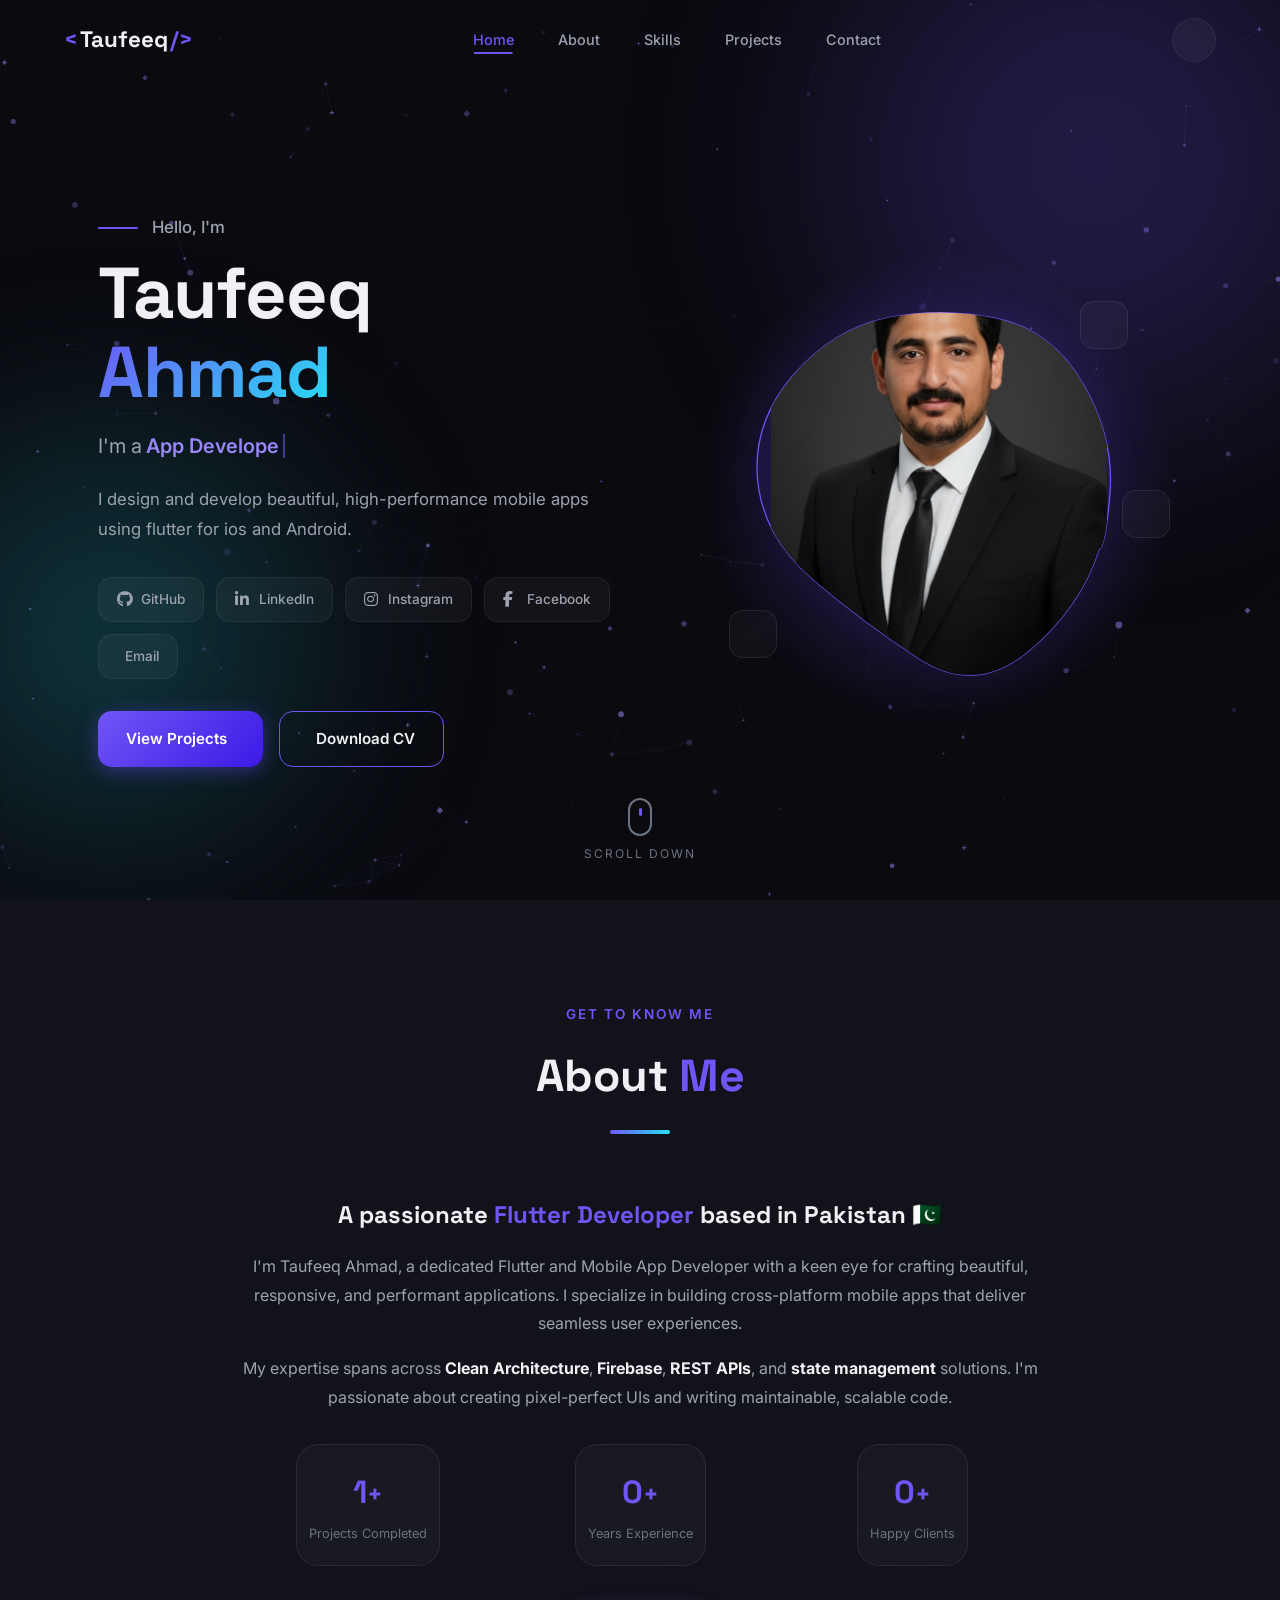
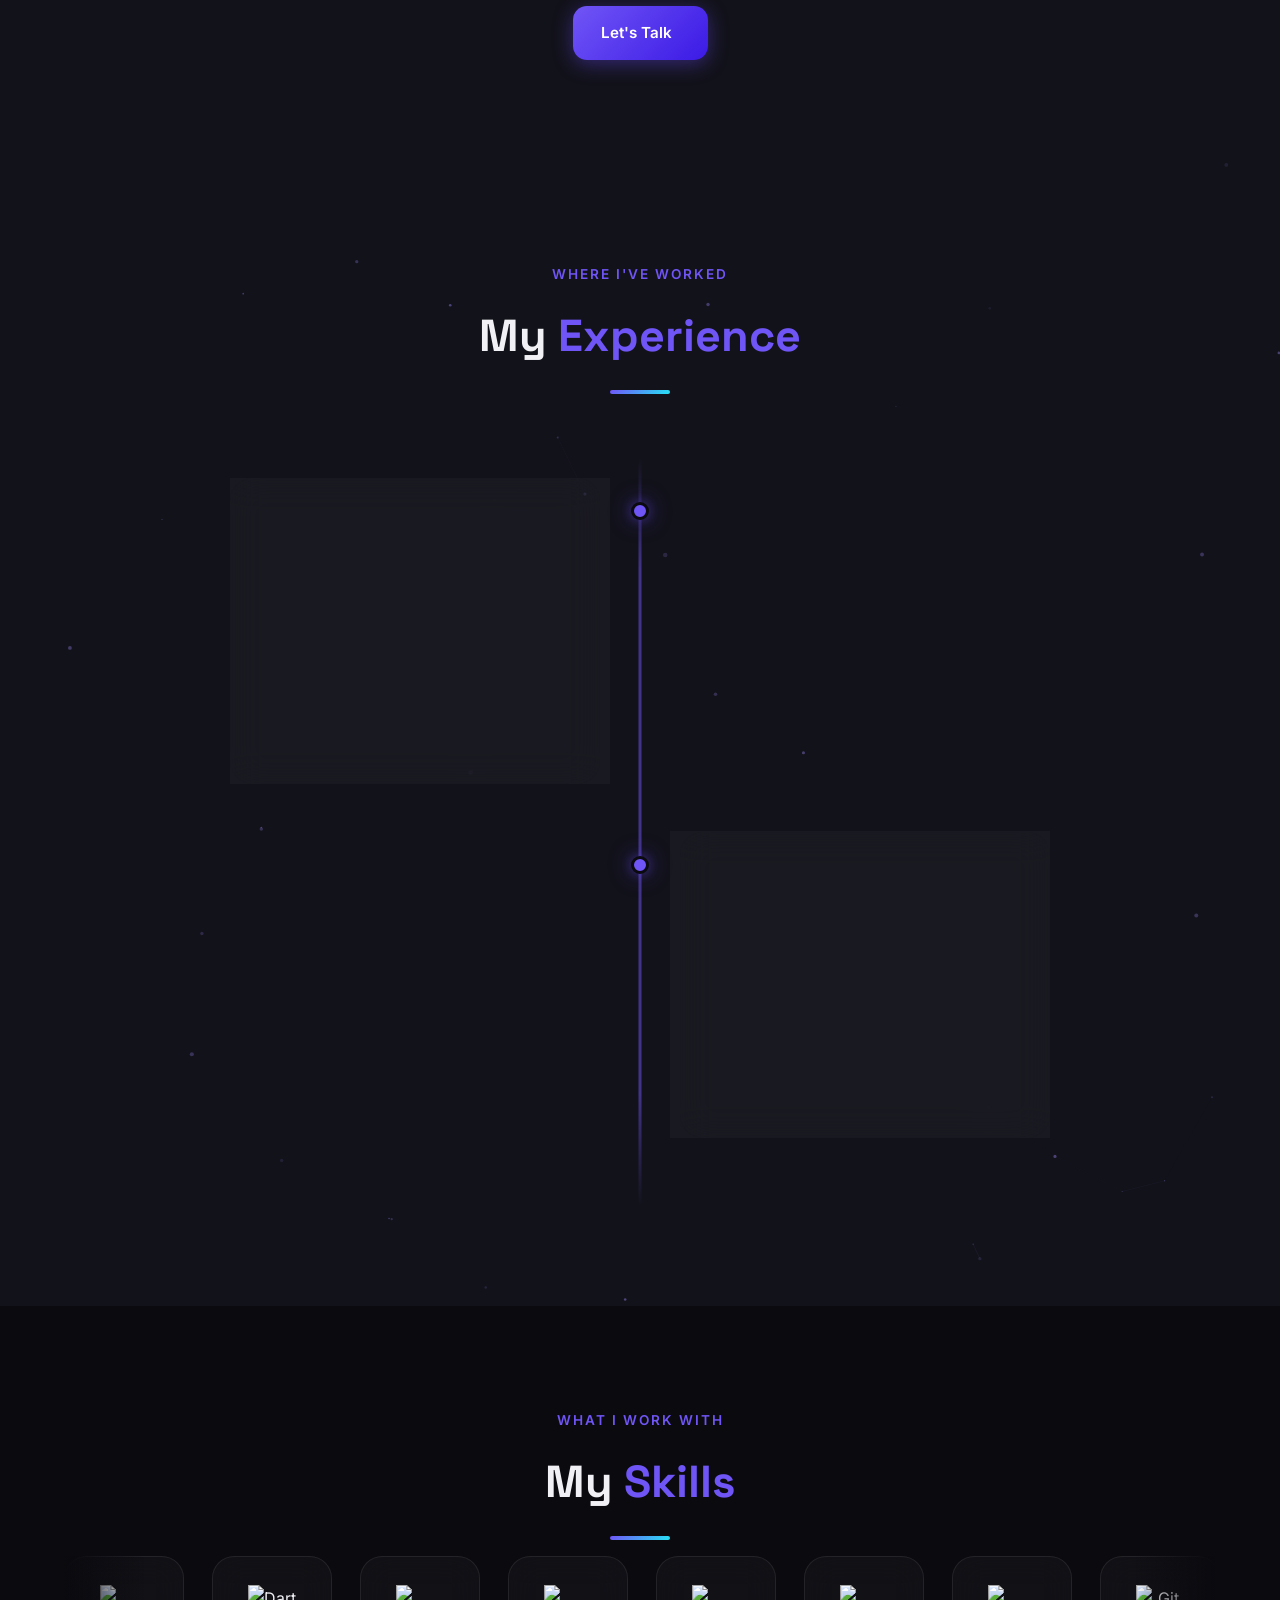
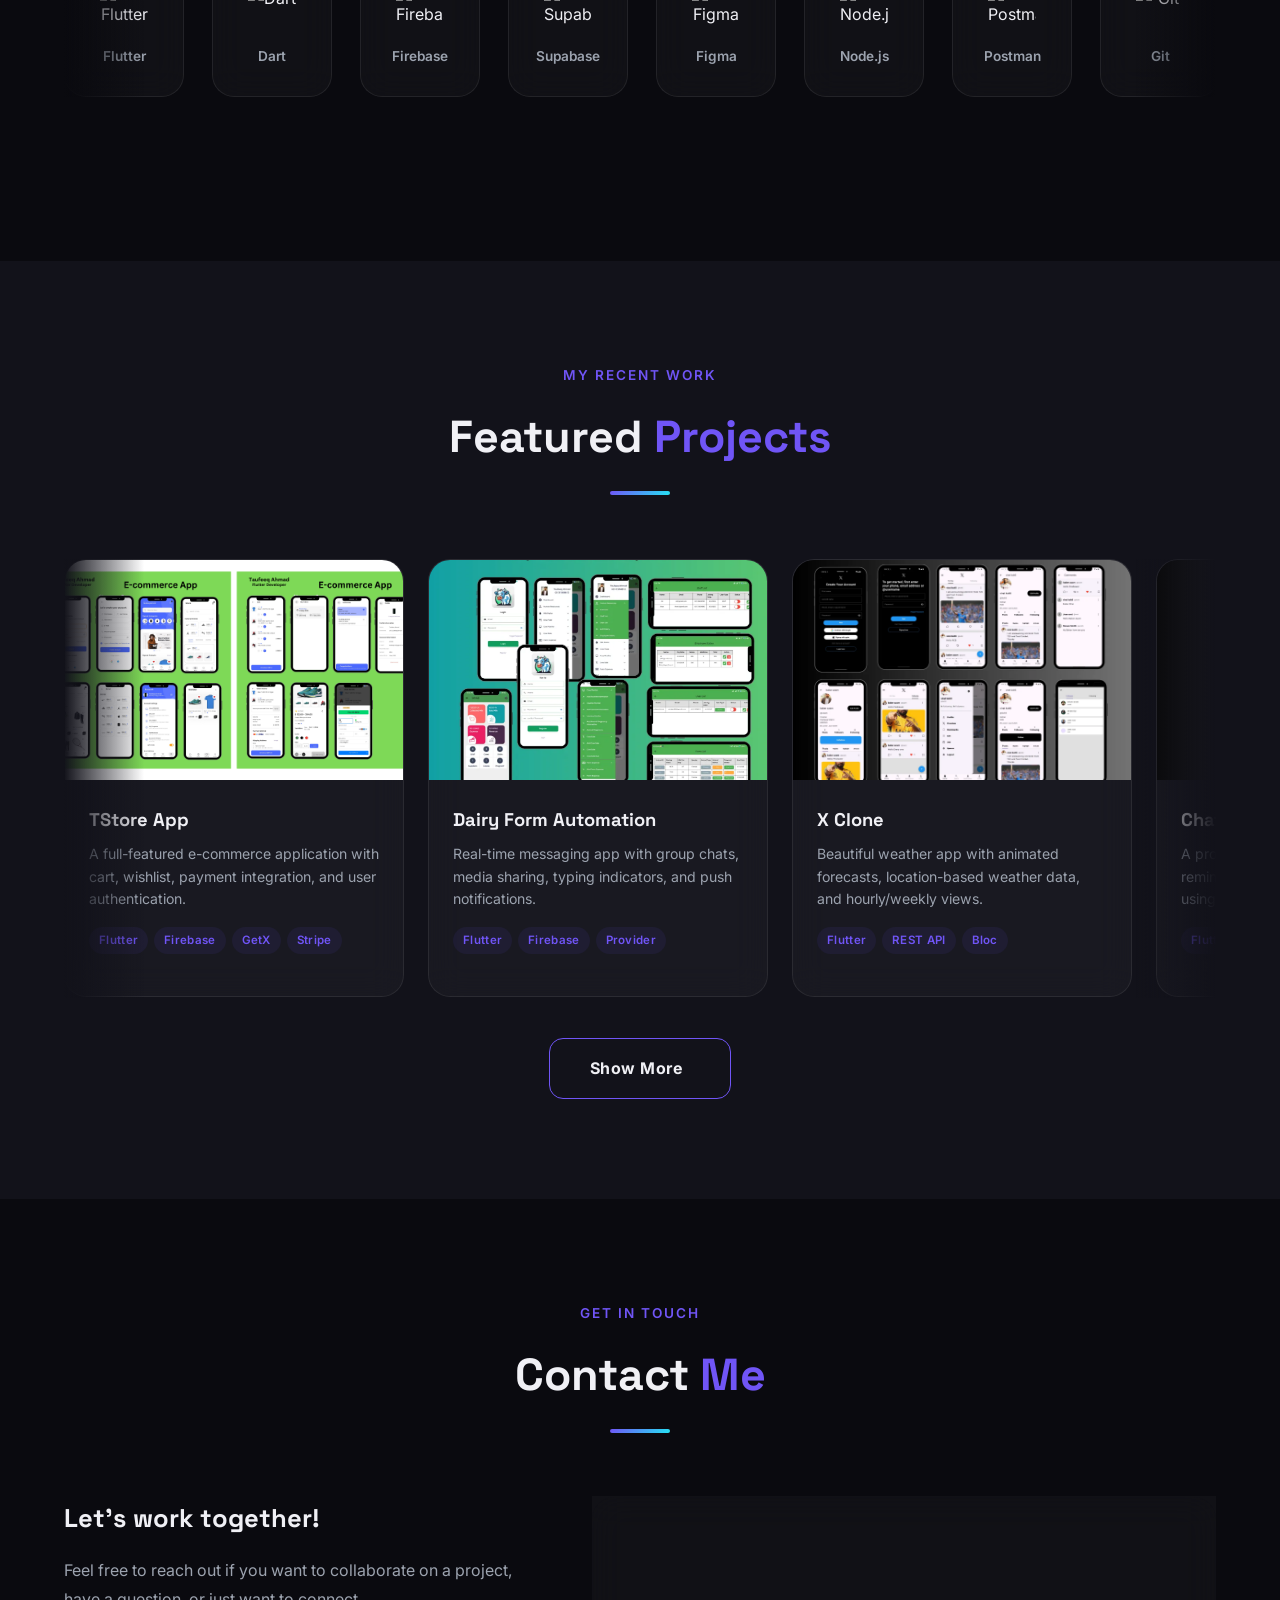
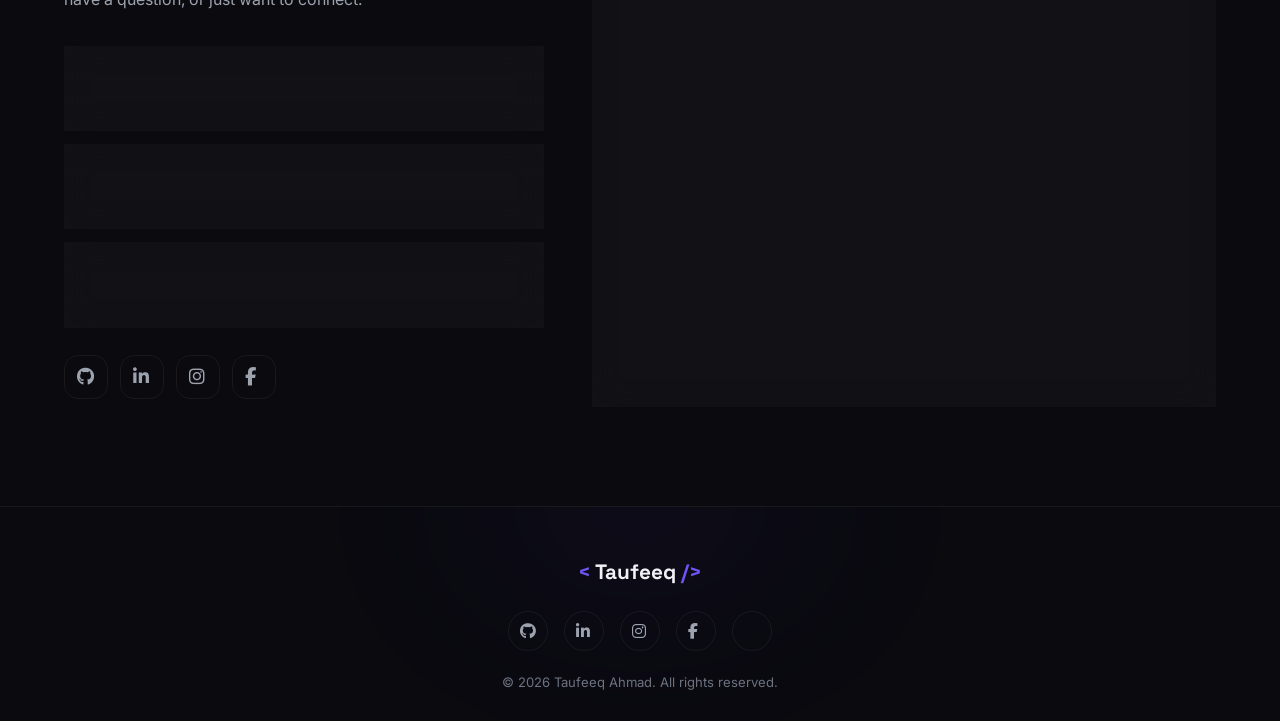
==== index.html @ 7e93c349 "experience added" ====
<!DOCTYPE html>
<html lang="en" data-theme="dark">
<head>
    <meta charset="UTF-8" />
    <meta name="viewport" content="width=device-width, initial-scale=1.0" />
    <title>Taufeeq Ahmad — Flutter & App Developer</title>
    <meta name="description" content="Portfolio of Taufeeq Ahmad — a passionate Flutter and App Developer specializing in mobile UI, clean architecture, Firebase, and REST APIs." />
    <meta name="keywords" content="Taufeeq Ahmad, Flutter Developer, App Developer, Mobile UI, Portfolio" />
    <meta name="author" content="Taufeeq Ahmad" />

    <!-- Google Fonts -->
    <link rel="preconnect" href="https://fonts.googleapis.com" />
    <link rel="preconnect" href="https://fonts.gstatic.com" crossorigin />
    <link href="https://fonts.googleapis.com/css2?family=Inter:wght@300;400;500;600;700;800;900&family=Space+Grotesk:wght@400;500;600;700&display=swap" rel="stylesheet" />

    <!-- Lucide Icons CDN -->
    <script src="https://unpkg.com/lucide@latest"></script>

    <!-- Font Awesome for brand icons -->
    <link rel="stylesheet" href="https://cdnjs.cloudflare.com/ajax/libs/font-awesome/6.5.1/css/all.min.css" integrity="sha512-DTOQO9RWCH3ppGqcWaEA1BIZOC6xxalwEsw9c2QQeAIftl+Vegovlnee1c9QX4TctnWMn13TZye+giMm8e2LwA==" crossorigin="anonymous" referrerpolicy="no-referrer" />

    <!-- Stylesheets -->
    <link rel="stylesheet" href="style.css" />
</head>
<body>
    <!-- Full-page particle background -->
    <canvas id="particles-canvas"></canvas>
    <!-- ============================================ -->
    <!--                  NAVBAR                      -->
    <!-- ============================================ -->
    <nav id="navbar" class="navbar">
        <div class="nav-container">
            <a href="#home" class="nav-logo" aria-label="Home">
                <span class="logo-bracket">&lt;</span>
                <span class="logo-name">Taufeeq</span>
                <span class="logo-bracket">/&gt;</span>
            </a>

            <ul id="nav-menu" class="nav-menu">
                <li><a href="#home" class="nav-link active" data-section="home">Home</a></li>
                <li><a href="#about" class="nav-link" data-section="about">About</a></li>
                <li><a href="#skills" class="nav-link" data-section="skills">Skills</a></li>
                <li><a href="#projects" class="nav-link" data-section="projects">Projects</a></li>
                <li><a href="#contact" class="nav-link" data-section="contact">Contact</a></li>
            </ul>

            <!-- Theme Toggle -->
            <button id="theme-toggle" class="theme-toggle" aria-label="Toggle theme">
                <i data-lucide="moon" class="theme-icon moon-icon"></i>
                <i data-lucide="sun" class="theme-icon sun-icon"></i>
                <span class="toggle-glow"></span>
            </button>

            <!-- Hamburger Menu -->
            <button id="hamburger" class="hamburger" aria-label="Toggle navigation">
                <span class="hamburger-line"></span>
                <span class="hamburger-line"></span>
                <span class="hamburger-line"></span>
            </button>
        </div>
    </nav>

    <!-- ============================================ -->
    <!--               HERO SECTION                   -->
    <!-- ============================================ -->
    <section id="home" class="hero-section">
        <div class="hero-gradient-orb hero-orb-1"></div>
        <div class="hero-gradient-orb hero-orb-2"></div>

        <div class="hero-container">
            <!-- Left: Text Content -->
            <div class="hero-content reveal-left">
                <p class="hero-greeting">
                    <span class="greeting-line"></span>
                    Hello, I'm
                </p>
                <h1 class="hero-name">Taufeeq<br /><span class="name-accent">Ahmad</span></h1>

                <div class="typing-wrapper">
                    <span class="typing-prefix">I'm a </span>
                    <span id="typing-text" class="typing-text"></span>
                    <span class="typing-cursor">|</span>
                </div>

                <p class="hero-description">
                    I design and develop beautiful, high-performance mobile apps using flutter for ios and Android.
                </p>

                <!-- Social Links -->
                <div class="hero-socials">
                    <a href="https://github.com/TaufeeqAhmad123" target="_blank" rel="noopener" class="social-btn" aria-label="GitHub">
                        <i class="fa-brands fa-github"></i>
                        <span>GitHub</span>
                    </a>
                    <a href="https://www.linkedin.com/in/taufeeq-ahmad-67b751264/" target="_blank" rel="noopener" class="social-btn" aria-label="LinkedIn">
                        <i class="fa-brands fa-linkedin-in"></i>
                        <span>LinkedIn</span>
                    </a>
                    <a href="https://www.instagram.com/" target="_blank" rel="noopener" class="social-btn" aria-label="Instagram">
                        <i class="fa-brands fa-instagram"></i>
                        <span>Instagram</span>
                    </a>
                    <a href="https://www.facebook.com/" target="_blank" rel="noopener" class="social-btn" aria-label="Facebook">
                        <i class="fa-brands fa-facebook-f"></i>
                        <span>Facebook</span>
                    </a>
                    <a href="#contact" class="social-btn" aria-label="Email">
                        <i data-lucide="mail"></i>
                        <span>Email</span>
                    </a>
                </div>

                <!-- CTA Buttons -->
                <div class="hero-cta">
                    <a href="#projects" class="btn btn-primary">
                        <span>View Projects</span>
                        <i data-lucide="arrow-right"></i>
                    </a>
                    <a href="assets/Resume.pdf" class="btn btn-glow" id="download-cv-btn" download>
                        <i data-lucide="download"></i>
                        <span>Download CV</span>
                        <span class="btn-glow-border"></span>
                    </a>
                </div>
            </div>

            <!-- Right: Animated Blob with Image -->
            <div class="hero-visual reveal-right">
                <div class="blob-wrapper">
                    <div class="blob-glow"></div>
                    <svg class="blob-svg" viewBox="0 0 500 500" xmlns="http://www.w3.org/2000/svg">
                        <defs>
                            <clipPath id="blob-clip">
                                <path id="blob-path" d="M440.5,320.5Q418,391,355.5,442.5Q293,494,226,450.5Q159,407,99.5,356Q40,305,34,237.5Q28,170,76,114Q124,58,189,45Q254,32,319.5,46Q385,60,422,124.5Q459,189,453.5,254.5Q448,320,440.5,320.5Z" />
                            </clipPath>
                        </defs>
                        <!-- Blob Background -->
                        <path id="blob-bg" class="blob-bg" d="M440.5,320.5Q418,391,355.5,442.5Q293,494,226,450.5Q159,407,99.5,356Q40,305,34,237.5Q28,170,76,114Q124,58,189,45Q254,32,319.5,46Q385,60,422,124.5Q459,189,453.5,254.5Q448,320,440.5,320.5Z" />
                        <!-- Profile Image inside blob -->
                        <image href="assets/profile.png" x="50" y="30" width="400" height="440" clip-path="url(#blob-clip)" preserveAspectRatio="xMidYMid slice" />
                    </svg>
                    <!-- Floating decoration elements -->
                    <div class="float-element float-el-1"><i data-lucide="smartphone"></i></div>
                    <div class="float-element float-el-2"><i data-lucide="code-2"></i></div>
                    <div class="float-element float-el-3"><i data-lucide="palette"></i></div>
                </div>
            </div>
        </div>

        <!-- Scroll indicator -->
        <div class="scroll-indicator">
            <div class="scroll-mouse">
                <div class="scroll-wheel"></div>
            </div>
            <span>Scroll Down</span>
        </div>
    </section>

    <!-- ============================================ -->
    <!--              ABOUT SECTION                   -->
    <!-- ============================================ -->
    <section id="about" class="section about-section">
        <div class="container">
            <div class="section-header reveal-up">
                <span class="section-tag">Get to know me</span>
                <h2 class="section-title">About <span class="text-accent">Me</span></h2>
                <div class="section-divider"></div>
            </div>

            <div class="about-grid about-grid-single">

                <div class="about-content reveal-right">
                    <h3 class="about-subtitle">A passionate <span class="text-accent">Flutter Developer</span> based in Pakistan 🇵🇰</h3>
                    <p class="about-text">
                        I'm Taufeeq Ahmad, a dedicated Flutter and Mobile App Developer with a keen eye for crafting
                        beautiful, responsive, and performant applications. I specialize in building cross-platform
                        mobile apps that deliver seamless user experiences.
                    </p>
                    <p class="about-text">
                        My expertise spans across <strong>Clean Architecture</strong>, <strong>Firebase</strong>,
                        <strong>REST APIs</strong>, and <strong>state management</strong> solutions. I'm passionate about 
                        creating pixel-perfect UIs and writing maintainable, scalable code.
                    </p>

                    <div class="about-stats">
                        <div class="stat-card glass-card">
                            <span class="stat-number" data-count="7">0</span><span class="stat-plus">+</span>
                            <span class="stat-label">Projects Completed</span>
                        </div>
                        <div class="stat-card glass-card">
                            <span class="stat-number" data-count="1.5">0</span><span class="stat-plus">+</span>
                            <span class="stat-label">Years Experience</span>
                        </div>
                        <div class="stat-card glass-card">
                            <span class="stat-number" data-count="5">0</span><span class="stat-plus">+</span>
                            <span class="stat-label">Happy Clients</span>
                        </div>
                    </div>

                    <a href="#contact" class="btn btn-primary about-cta">
                        <span>Let's Talk</span>
                        <i data-lucide="arrow-right"></i>
                    </a>
                </div>
            </div>
        </div>
    </section>
    <!-- ============================================ -->
    <!--           EXPERIENCE SECTION                 -->
    <!-- ============================================ -->
    <section id="experience" class="section experience-section">
        <canvas id="experience-particles" class="section-particles"></canvas>
        <div class="container">
            <div class="section-header reveal-up">
                <span class="section-tag">Where I've worked</span>
                <h2 class="section-title">My <span class="text-accent">Experience</span></h2>
                <div class="section-divider"></div>
            </div>

            <div class="timeline">
                <div class="timeline-line"></div>

                <!-- Experience 1 — Left -->
                <div class="timeline-item timeline-left reveal-left">
                    <div class="timeline-dot"></div>
                    <div class="timeline-card glass-card">
                        <span class="timeline-date">2026 — Present</span>
                        <h3 class="timeline-role">Flutter Developer</h3>
                        <h4 class="timeline-company">PSEB Internship</h4>
                        <p class="timeline-desc">Building cross-platform mobile applications using Flutter and Dart. Working with Firebase, REST APIs, and state management solutions to deliver high-quality production apps.</p>
                        <div class="timeline-tags">
                            <span class="project-tag">Flutter</span>
                            <span class="project-tag">Firebase</span>
                        </div>
                    </div>
                </div>

                <!-- Experience 2 — Right -->
                <div class="timeline-item timeline-right reveal-right">
                    <div class="timeline-dot"></div>
                    <div class="timeline-card glass-card">
                        <span class="timeline-date">May 2025 — Sept 2025</span>
                        <h3 class="timeline-role">Flutter Developer</h3>
                        <h4 class="timeline-company">Expand More.pk</h4>
                        <p class="timeline-desc">Developed and maintained Flutter-based mobile applications. Collaborated with the team to implement new features, integrate REST APIs, and optimize app performance.</p>
                        <div class="timeline-tags">
                            <span class="project-tag">Flutter</span>
                            <span class="project-tag">Dart</span>
                            <span class="project-tag">REST API</span>
                        </div>
                    </div>
                </div>
            </div>
        </div>
    </section>

    <!-- ============================================ -->
    <!--             SKILLS SECTION                   -->
    <!-- ============================================ -->
    <section id="skills" class="section skills-section">
        <div class="container">
            <div class="section-header reveal-up">
                <span class="section-tag">What I work with</span>
                <h2 class="section-title">My <span class="text-accent">Skills</span></h2>
                <div class="section-divider"></div>
                <div class="skills-marquee">
                <div class="skills-marquee-track">
                    <!-- Skill Icons -->
                    <div class="skill-icon-card glass-card">
                        <img src="https://cdn.jsdelivr.net/gh/devicons/devicon@latest/icons/flutter/flutter-original.svg" alt="Flutter" />
                        <span>Flutter</span>
                    </div>
                    <div class="skill-icon-card glass-card">
                        <img src="https://cdn.jsdelivr.net/gh/devicons/devicon@latest/icons/dart/dart-original.svg" alt="Dart" />
                        <span>Dart</span>
                    </div>
                    <div class="skill-icon-card glass-card">
                        <img src="https://cdn.jsdelivr.net/gh/devicons/devicon@latest/icons/firebase/firebase-original.svg" alt="Firebase" />
                        <span>Firebase</span>
                    </div>
                    <div class="skill-icon-card glass-card">
                        <img src="https://cdn.jsdelivr.net/gh/devicons/devicon@latest/icons/supabase/supabase-original.svg" alt="Supabase" />
                        <span>Supabase</span>
                    </div>
                    <div class="skill-icon-card glass-card">
                        <img src="https://cdn.jsdelivr.net/gh/devicons/devicon@latest/icons/figma/figma-original.svg" alt="Figma" />
                        <span>Figma</span>
                    </div>
                    <div class="skill-icon-card glass-card">
                        <img src="https://cdn.jsdelivr.net/gh/devicons/devicon@latest/icons/nodejs/nodejs-original.svg" alt="Node.js" />
                        <span>Node.js</span>
                    </div>
                    <div class="skill-icon-card glass-card">
                        <img src="https://cdn.jsdelivr.net/gh/devicons/devicon@latest/icons/postman/postman-original.svg" alt="Postman" />
                        <span>Postman</span>
                    </div>
                    <div class="skill-icon-card glass-card">
                        <img src="https://cdn.jsdelivr.net/gh/devicons/devicon@latest/icons/git/git-original.svg" alt="Git" />
                        <span>Git</span>
                    </div>
                    <div class="skill-icon-card glass-card">
                        <img src="https://cdn.jsdelivr.net/gh/devicons/devicon@latest/icons/github/github-original.svg" alt="GitHub" />
                        <span>GitHub</span>
                    </div>
                    <div class="skill-icon-card glass-card">
                        <img src="https://cdn.jsdelivr.net/gh/devicons/devicon@latest/icons/google/google-original.svg" alt="Google" />
                        <span>Google</span>
                    </div>
                    <div class="skill-icon-card glass-card">
                        <img src="https://cdn.jsdelivr.net/gh/devicons/devicon@latest/icons/android/android-original.svg" alt="Android" />
                        <span>Android</span>
                    </div>
                    <div class="skill-icon-card glass-card">
                        <img src="https://cdn.jsdelivr.net/gh/devicons/devicon@latest/icons/vscode/vscode-original.svg" alt="VS Code" />
                        <span>VS Code</span>
                    </div>
                    <div class="skill-icon-card glass-card">
                        <img src="https://cdn.jsdelivr.net/gh/devicons/devicon@latest/icons/androidstudio/androidstudio-original.svg" alt="Android Studio" />
                        <span>Android Studio</span>
                    </div>

                    <!-- ===== DUPLICATE SET for seamless loop ===== -->
                    <div class="skill-icon-card glass-card">
                        <img src="https://cdn.jsdelivr.net/gh/devicons/devicon@latest/icons/flutter/flutter-original.svg" alt="Flutter" />
                        <span>Flutter</span>
                    </div>
                    <div class="skill-icon-card glass-card">
                        <img src="https://cdn.jsdelivr.net/gh/devicons/devicon@latest/icons/dart/dart-original.svg" alt="Dart" />
                        <span>Dart</span>
                    </div>
                    <div class="skill-icon-card glass-card">
                        <img src="https://cdn.jsdelivr.net/gh/devicons/devicon@latest/icons/firebase/firebase-original.svg" alt="Firebase" />
                        <span>Firebase</span>
                    </div>
                    <div class="skill-icon-card glass-card">
                        <img src="https://cdn.jsdelivr.net/gh/devicons/devicon@latest/icons/supabase/supabase-original.svg" alt="Supabase" />
                        <span>Supabase</span>
                    </div>
                    <div class="skill-icon-card glass-card">
                        <img src="https://cdn.jsdelivr.net/gh/devicons/devicon@latest/icons/figma/figma-original.svg" alt="Figma" />
                        <span>Figma</span>
                    </div>
                    <div class="skill-icon-card glass-card">
                        <img src="https://cdn.jsdelivr.net/gh/devicons/devicon@latest/icons/nodejs/nodejs-original.svg" alt="Node.js" />
                        <span>Node.js</span>
                    </div>
                    <div class="skill-icon-card glass-card">
                        <img src="https://cdn.jsdelivr.net/gh/devicons/devicon@latest/icons/postman/postman-original.svg" alt="Postman" />
                        <span>Postman</span>
                    </div>
                    <div class="skill-icon-card glass-card">
                        <img src="https://cdn.jsdelivr.net/gh/devicons/devicon@latest/icons/git/git-original.svg" alt="Git" />
                        <span>Git</span>
                    </div>
                    <div class="skill-icon-card glass-card">
                        <img src="https://cdn.jsdelivr.net/gh/devicons/devicon@latest/icons/github/github-original.svg" alt="GitHub" />
                        <span>GitHub</span>
                    </div>
                    <div class="skill-icon-card glass-card">
                        <img src="https://cdn.jsdelivr.net/gh/devicons/devicon@latest/icons/google/google-original.svg" alt="Google" />
                        <span>Google</span>
                    </div>
                    <div class="skill-icon-card glass-card">
                        <img src="https://cdn.jsdelivr.net/gh/devicons/devicon@latest/icons/android/android-original.svg" alt="Android" />
                        <span>Android</span>
                    </div>
                    <div class="skill-icon-card glass-card">
                        <img src="https://cdn.jsdelivr.net/gh/devicons/devicon@latest/icons/vscode/vscode-original.svg" alt="VS Code" />
                        <span>VS Code</span>
                    </div>
                    <div class="skill-icon-card glass-card">
                        <img src="https://cdn.jsdelivr.net/gh/devicons/devicon@latest/icons/androidstudio/androidstudio-original.svg" alt="Android Studio" />
                        <span>Android Studio</span>
                    </div>
                </div>
            </div>            </div>
        </div>
    </section>

    <!-- ============================================ -->
    <!--            PROJECTS SECTION                  -->
    <!-- ============================================ -->
    <section id="projects" class="section projects-section">
        <div class="container">
            <div class="section-header reveal-up">
                <span class="section-tag">My recent work</span>
                <h2 class="section-title">Featured <span class="text-accent">Projects</span></h2>
                <div class="section-divider"></div>
            </div>

            <div class="projects-marquee">
                <div class="marquee-track">
                    <!-- Project 1 -->
                    <div class="project-card glass-card">
                        <div class="project-image">
                            <img src="assets/ecommerce.png" alt="E-Commerce App" loading="lazy" />
                            <div class="project-overlay">
                                <a href="#" class="project-icon-btn" aria-label="Live Demo"><i data-lucide="external-link"></i></a>
                                <a href="https://github.com/TaufeeqAhmad123/TStore_App" target="_blank" rel="noopener" class="project-icon-btn" aria-label="GitHub"><i class="fa-brands fa-github"></i></a>
                            </div>
                        </div>
                        <div class="project-info">
                            <h3 class="project-title">TStore App</h3>
                            <p class="project-desc">A full-featured e-commerce application with cart, wishlist, payment integration, and user authentication.</p>
                            <div class="project-tags">
                                <span class="project-tag">Flutter</span>
                                <span class="project-tag">Firebase</span>
                                <span class="project-tag">GetX</span>
                                <span class="project-tag">Stripe</span>
                            </div>
                        </div>
                    </div>

                    <!-- Project 2 -->
                    <div class="project-card glass-card">
                        <div class="project-image">
                            <img src="assets/dairyform.png" alt="Dairy Form Automation" loading="lazy" />
                            <div class="project-overlay">
                                <a href="#" class="project-icon-btn" aria-label="Live Demo"><i data-lucide="external-link"></i></a>
                                <a href="https://github.com/TaufeeqAhmad123/Dairy_Form_automation_system" target="_blank" rel="noopener" class="project-icon-btn" aria-label="GitHub"><i class="fa-brands fa-github"></i></a>
                            </div>
                        </div>
                        <div class="project-info">
                            <h3 class="project-title">Dairy Form Automation</h3>
                            <p class="project-desc">Real-time messaging app with group chats, media sharing, typing indicators, and push notifications.</p>
                            <div class="project-tags">
                                <span class="project-tag">Flutter</span>
                                <span class="project-tag">Firebase</span>
                                <span class="project-tag">Provider</span>
                            </div>
                        </div>
                    </div>

                    <!-- Project 3 -->
                    <div class="project-card glass-card">
                        <div class="project-image">
                            <img src="assets/twitter.png" alt="X Clone" loading="lazy" />
                            <div class="project-overlay">
                                <a href="#" class="project-icon-btn" aria-label="Live Demo"><i data-lucide="external-link"></i></a>
                                <a href="https://github.com/TaufeeqAhmad123/X-Clone/tree/main/x_clone_app" target="_blank" rel="noopener" class="project-icon-btn" aria-label="GitHub"><i class="fa-brands fa-github"></i></a>
                            </div>
                        </div>
                        <div class="project-info">
                            <h3 class="project-title">X Clone</h3>
                            <p class="project-desc">Beautiful weather app with animated forecasts, location-based weather data, and hourly/weekly views.</p>
                            <div class="project-tags">
                                <span class="project-tag">Flutter</span>
                                <span class="project-tag">REST API</span>
                                <span class="project-tag">Bloc</span>
                            </div>
                        </div>
                    </div>

                    <!-- Project 4 -->
                    <div class="project-card glass-card">
                        <div class="project-image">
                            <img src="assets/chatgpt.png" alt="ChatGPT Bot" loading="lazy" />
                            <div class="project-overlay">
                                <a href="#" class="project-icon-btn" aria-label="Live Demo"><i data-lucide="external-link"></i></a>
                                <a href="https://github.com/TaufeeqAhmad123/Chat_GPT_Bot" target="_blank" rel="noopener" class="project-icon-btn" aria-label="GitHub"><i class="fa-brands fa-github"></i></a>
                            </div>
                        </div>
                        <div class="project-info">
                            <h3 class="project-title">ChatGPT Bot</h3>
                            <p class="project-desc">A productivity app with task categorization, reminders, dark mode, and offline support using Hive.</p>
                            <div class="project-tags">
                                <span class="project-tag">Flutter</span>
                                <span class="project-tag">Hive</span>
                                <span class="project-tag">GetX</span>
                            </div>
                        </div>
                    </div>

                    <!-- Project 5 -->
                    <div class="project-card glass-card">
                        <div class="project-image">
                            <img src="assets/listnlit.png" alt="Listen Lit" loading="lazy" />
                            <div class="project-overlay">
                                <a href="#" class="project-icon-btn" aria-label="Live Demo"><i data-lucide="external-link"></i></a>
                                <a href="https://github.com/TaufeeqAhmad123/music_app" target="_blank" rel="noopener" class="project-icon-btn" aria-label="GitHub"><i class="fa-brands fa-github"></i></a>
                            </div>
                        </div>
                        <div class="project-info">
                            <h3 class="project-title">Listen Lit</h3>
                            <p class="project-desc">A music and audiobook streaming app with playlists, recommendations, and a sleek player UI.</p>
                            <div class="project-tags">
                                <span class="project-tag">Flutter</span>
                                <span class="project-tag">Firebase</span>
                                <span class="project-tag">Provider</span>
                            </div>
                        </div>
                    </div>

                    <!-- Project 6 -->
                    <div class="project-card glass-card">
                        <div class="project-image">
                            <img src="assets/meetly.png" alt="Meetly" loading="lazy" />
                            <div class="project-overlay">
                                <a href="#" class="project-icon-btn" aria-label="Live Demo"><i data-lucide="external-link"></i></a>
                                <a href="https://github.com/TaufeeqAhmad123/Meetly" target="_blank" rel="noopener" class="project-icon-btn" aria-label="GitHub"><i class="fa-brands fa-github"></i></a>
                            </div>
                        </div>
                        <div class="project-info">
                            <h3 class="project-title">Meetly</h3>
                            <p class="project-desc">A video and audio call sharing app with real-time communication, screen sharing, and group calling features.</p>
                            <div class="project-tags">
                                <span class="project-tag">Flutter</span>
                                <span class="project-tag">Firebase</span>
                                <span class="project-tag">Zego Cloud</span>
                            </div>
                        </div>
                    </div>

                    <!-- ===== DUPLICATE SET for seamless loop ===== -->
                    <div class="project-card glass-card">
                        <div class="project-image">
                            <img src="assets/ecommerce.png" alt="E-Commerce App" loading="lazy" />
                            <div class="project-overlay">
                                <a href="#" class="project-icon-btn" aria-label="Live Demo"><i data-lucide="external-link"></i></a>
                                <a href="https://github.com/TaufeeqAhmad123/TStore_App" target="_blank" rel="noopener" class="project-icon-btn" aria-label="GitHub"><i class="fa-brands fa-github"></i></a>
                            </div>
                        </div>
                        <div class="project-info">
                            <h3 class="project-title">TStore App</h3>
                            <p class="project-desc">A full-featured e-commerce application with cart, wishlist, payment integration, and user authentication.</p>
                            <div class="project-tags">
                                <span class="project-tag">Flutter</span>
                                <span class="project-tag">Firebase</span>
                                <span class="project-tag">GetX</span>
                                <span class="project-tag">Stripe</span>
                            </div>
                        </div>
                    </div>

                    <div class="project-card glass-card">
                        <div class="project-image">
                            <img src="assets/dairyform.png" alt="Dairy Form Automation" loading="lazy" />
                            <div class="project-overlay">
                                <a href="#" class="project-icon-btn" aria-label="Live Demo"><i data-lucide="external-link"></i></a>
                                <a href="https://github.com/TaufeeqAhmad123/Dairy_Form_automation_system" target="_blank" rel="noopener" class="project-icon-btn" aria-label="GitHub"><i class="fa-brands fa-github"></i></a>
                            </div>
                        </div>
                        <div class="project-info">
                            <h3 class="project-title">Dairy Form Automation</h3>
                            <p class="project-desc">Real-time messaging app with group chats, media sharing, typing indicators, and push notifications.</p>
                            <div class="project-tags">
                                <span class="project-tag">Flutter</span>
                                <span class="project-tag">Firebase</span>
                                <span class="project-tag">Provider</span>
                            </div>
                        </div>
                    </div>

                    <div class="project-card glass-card">
                        <div class="project-image">
                            <img src="assets/twitter.png" alt="X Clone" loading="lazy" />
                            <div class="project-overlay">
                                <a href="#" class="project-icon-btn" aria-label="Live Demo"><i data-lucide="external-link"></i></a>
                                <a href="https://github.com/TaufeeqAhmad123/X-Clone/tree/main/x_clone_app" target="_blank" rel="noopener" class="project-icon-btn" aria-label="GitHub"><i class="fa-brands fa-github"></i></a>
                            </div>
                        </div>
                        <div class="project-info">
                            <h3 class="project-title">X Clone</h3>
                            <p class="project-desc">Beautiful weather app with animated forecasts, location-based weather data, and hourly/weekly views.</p>
                            <div class="project-tags">
                                <span class="project-tag">Flutter</span>
                                <span class="project-tag">REST API</span>
                                <span class="project-tag">Bloc</span>
                            </div>
                        </div>
                    </div>

                    <div class="project-card glass-card">
                        <div class="project-image">
                            <img src="assets/chatgpt.png" alt="ChatGPT Bot" loading="lazy" />
                            <div class="project-overlay">
                                <a href="#" class="project-icon-btn" aria-label="Live Demo"><i data-lucide="external-link"></i></a>
                                <a href="https://github.com/TaufeeqAhmad123/Chat_GPT_Bot" target="_blank" rel="noopener" class="project-icon-btn" aria-label="GitHub"><i class="fa-brands fa-github"></i></a>
                            </div>
                        </div>
                        <div class="project-info">
                            <h3 class="project-title">ChatGPT Bot</h3>
                            <p class="project-desc">A productivity app with task categorization, reminders, dark mode, and offline support using Hive.</p>
                            <div class="project-tags">
                                <span class="project-tag">Flutter</span>
                                <span class="project-tag">Hive</span>
                                <span class="project-tag">GetX</span>
                            </div>
                        </div>
                    </div>

                    <div class="project-card glass-card">
                        <div class="project-image">
                            <img src="assets/listnlit.png" alt="Listen Lit" loading="lazy" />
                            <div class="project-overlay">
                                <a href="#" class="project-icon-btn" aria-label="Live Demo"><i data-lucide="external-link"></i></a>
                                <a href="https://github.com/TaufeeqAhmad123/music_app" target="_blank" rel="noopener" class="project-icon-btn" aria-label="GitHub"><i class="fa-brands fa-github"></i></a>
                            </div>
                        </div>
                        <div class="project-info">
                            <h3 class="project-title">Listen Lit</h3>
                            <p class="project-desc">A music and audiobook streaming app with playlists, recommendations, and a sleek player UI.</p>
                            <div class="project-tags">
                                <span class="project-tag">Flutter</span>
                                <span class="project-tag">Firebase</span>
                                <span class="project-tag">Provider</span>
                            </div>
                        </div>
                    </div>

                    <div class="project-card glass-card">
                        <div class="project-image">
                            <img src="assets/meetly.png" alt="Meetly" loading="lazy" />
                            <div class="project-overlay">
                                <a href="#" class="project-icon-btn" aria-label="Live Demo"><i data-lucide="external-link"></i></a>
                                <a href="https://github.com/TaufeeqAhmad123/Meetly" target="_blank" rel="noopener" class="project-icon-btn" aria-label="GitHub"><i class="fa-brands fa-github"></i></a>
                            </div>
                        </div>
                        <div class="project-info">
                            <h3 class="project-title">Meetly</h3>
                            <p class="project-desc">A video and audio call sharing app with real-time communication, screen sharing, and group calling features.</p>
                            <div class="project-tags">
                                <span class="project-tag">Flutter</span>
                                <span class="project-tag">Firebase</span>
                                <span class="project-tag">Zego Cloud</span>
                            </div>
                        </div>
                    </div>
                </div>
            </div>

            <!-- Show More Button -->
            <div class="show-more-wrapper reveal-up" style="--delay: 0.7s">
                <a href="projects.html" class="btn btn-glow btn-show-more">
                    <span>Show More</span>
                    <i data-lucide="arrow-right"></i>
                    <span class="btn-glow-border"></span>
                </a>
            </div>
        </div>
    </section>

    <!-- ============================================ -->
    <!--            CONTACT SECTION                   -->
    <!-- ============================================ -->
    <section id="contact" class="section contact-section">
        <div class="container">
            <div class="section-header reveal-up">
                <span class="section-tag">Get in touch</span>
                <h2 class="section-title">Contact <span class="text-accent">Me</span></h2>
                <div class="section-divider"></div>
            </div>

            <div class="contact-grid">
                <!-- Contact Info -->
                <div class="contact-info reveal-left">
                    <h3 class="contact-subtitle">Let's work together!</h3>
                    <p class="contact-text">Feel free to reach out if you want to collaborate on a project, have a question, or just want to connect.</p>

                    <div class="contact-details">
                        <div class="contact-item glass-card">
                            <div class="contact-item-icon"><i data-lucide="mail"></i></div>
                            <div>
                                <span class="contact-item-label">Email</span>
                                <a href="mailto:taufeeqahmad.cs@gmail.com" class="contact-item-value">taufeeqahmad.cs@gmail.com</a>
                            </div>
                        </div>
                        <div class="contact-item glass-card">
                            <div class="contact-item-icon"><i data-lucide="map-pin"></i></div>
                            <div>
                                <span class="contact-item-label">Location</span>
                                <span class="contact-item-value">Pakistan</span>
                            </div>
                        </div>
                        <div class="contact-item glass-card">
                            <div class="contact-item-icon"><i data-lucide="briefcase"></i></div>
                            <div>
                                <span class="contact-item-label">Freelance</span>
                                <span class="contact-item-value status-available">Available</span>
                            </div>
                        </div>
                    </div>

                    <!-- Social strip -->
                    <div class="contact-socials">
                        <a href="https://github.com/TaufeeqAhmad123" target="_blank" rel="noopener" class="contact-social-icon" aria-label="GitHub"><i class="fa-brands fa-github"></i></a>
                        <a href="https://www.linkedin.com/in/taufeeq-ahmad-67b751264/" target="_blank" rel="noopener" class="contact-social-icon" aria-label="LinkedIn"><i class="fa-brands fa-linkedin-in"></i></a>
                        <a href="https://www.instagram.com/" target="_blank" rel="noopener" class="contact-social-icon" aria-label="Instagram"><i class="fa-brands fa-instagram"></i></a>
                        <a href="https://www.facebook.com/" target="_blank" rel="noopener" class="contact-social-icon" aria-label="Facebook"><i class="fa-brands fa-facebook-f"></i></a>
                    </div>
                </div>

                <!-- Contact Form — powered by FormSubmit.co -->
                <form id="contact-form" class="contact-form glass-card reveal-right" action="https://formsubmit.co/taufeeqahmad.cs@gmail.com" method="POST" novalidate>
                    <!-- FormSubmit config (hidden) -->
                    <input type="hidden" name="_subject" value="Portfolio Contact — New Message" />
                    <input type="hidden" name="_captcha" value="false" />
                    <input type="hidden" name="_template" value="table" />
                    <input type="hidden" name="_replyto" value="" />
                    <input type="hidden" name="_autoresponse" value="Thank you for reaching out! I will get back to you soon. — Taufeeq Ahmad" />
                    <input type="text" name="_honey" style="display:none" /> <!-- spam honeypot -->
                    <div class="form-group">
                        <input type="text" id="form-name" name="name" required autocomplete="name" />
                        <label for="form-name" class="floating-label">Your Name</label>
                        <span class="input-glow"></span>
                        <span class="form-error" id="name-error"></span>
                    </div>
                    <div class="form-group">
                        <input type="email" id="form-email" name="email" required autocomplete="email" />
                        <label for="form-email" class="floating-label">Your Email</label>
                        <span class="input-glow"></span>
                        <span class="form-error" id="email-error"></span>
                    </div>
                    <div class="form-group">
                        <textarea id="form-message" name="message" rows="5" required></textarea>
                        <label for="form-message" class="floating-label">Your Message</label>
                        <span class="input-glow"></span>
                        <span class="form-error" id="message-error"></span>
                    </div>
                    <button type="submit" class="btn btn-primary btn-submit" id="submit-btn">
                        <span class="btn-text">Send Message</span>
                        <i data-lucide="send"></i>
                        <span class="btn-loader"></span>
                    </button>
                </form>
            </div>
        </div>
    </section>

    <!-- ============================================ -->
    <!--                 FOOTER                       -->
    <!-- ============================================ -->
    <footer class="footer">
        <div class="footer-glow"></div>
        <div class="container">
            <div class="footer-content">
                <a href="#home" class="footer-logo" aria-label="Home">
                    <span class="logo-bracket">&lt;</span>
                    <span class="logo-name">Taufeeq</span>
                    <span class="logo-bracket">/&gt;</span>
                </a>

                <div class="footer-socials">
                    <a href="https://github.com/TaufeeqAhmad123" target="_blank" rel="noopener" aria-label="GitHub"><i class="fa-brands fa-github"></i></a>
                    <a href="https://www.linkedin.com/in/taufeeq-ahmad-67b751264/" target="_blank" rel="noopener" aria-label="LinkedIn"><i class="fa-brands fa-linkedin-in"></i></a>
                    <a href="https://www.instagram.com/" target="_blank" rel="noopener" aria-label="Instagram"><i class="fa-brands fa-instagram"></i></a>
                    <a href="https://www.facebook.com/" target="_blank" rel="noopener" aria-label="Facebook"><i class="fa-brands fa-facebook-f"></i></a>
                    <a href="mailto:taufeeqahmad.cs@gmail.com" aria-label="Email"><i data-lucide="mail"></i></a>
                </div>

                <p class="footer-copy">&copy; 2026 Taufeeq Ahmad. All rights reserved.</p>
            </div>
        </div>
    </footer>

    <!-- Back to Top -->
    <button id="back-to-top" class="back-to-top" aria-label="Back to top">
        <i data-lucide="chevron-up"></i>
    </button>

    <!-- Scripts -->
    <script src="script.js"></script>
</body>
</html>
---- style.css ----
/* ============================================
   CSS CUSTOM PROPERTIES / DESIGN TOKENS
   ============================================ */
:root {
  /* ---- Accent palette ---- */
  --accent-hue: 250;
  --accent: hsl(var(--accent-hue), 90%, 65%);
  --accent-light: hsl(var(--accent-hue), 90%, 75%);
  --accent-dark: hsl(var(--accent-hue), 80%, 50%);
  --accent-glow: hsla(var(--accent-hue), 100%, 65%, 0.4);
  --accent-subtle: hsla(var(--accent-hue), 100%, 65%, 0.08);
  --cyan: hsl(185, 90%, 55%);
  --cyan-glow: hsla(185, 100%, 55%, 0.35);

  /* ---- Typography ---- */
  --font-primary:
    "Inter", -apple-system, BlinkMacSystemFont, "Segoe UI", sans-serif;
  --font-heading: "Space Grotesk", "Inter", sans-serif;

  /* ---- Spacing ---- */
  --section-padding: 100px 0;
  --container-width: 1200px;
  --radius-sm: 8px;
  --radius-md: 14px;
  --radius-lg: 22px;
  --radius-xl: 30px;

  /* ---- Transitions ---- */
  --transition-fast: 0.2s ease;
  --transition-base: 0.35s cubic-bezier(0.4, 0, 0.2, 1);
  --transition-slow: 0.6s cubic-bezier(0.4, 0, 0.2, 1);
}

/* ---- Dark Theme (default) ---- */
[data-theme="dark"] {
  --bg-primary: #0a0a0f;
  --bg-secondary: #12121a;
  --bg-card: rgba(255, 255, 255, 0.04);
  --bg-card-hover: rgba(255, 255, 255, 0.07);
  --bg-nav: rgba(10, 10, 15, 0.8);
  --border-color: rgba(255, 255, 255, 0.06);
  --border-hover: rgba(255, 255, 255, 0.12);
  --text-primary: #f0f0f5;
  --text-secondary: #9ca3af;
  --text-muted: #6b7280;
  --shadow-card: 0 8px 32px rgba(0, 0, 0, 0.4);
  --glass-bg: rgba(255, 255, 255, 0.03);
  --glass-border: rgba(255, 255, 255, 0.08);
}

/* ---- Light Theme ---- */
[data-theme="light"] {
  --bg-primary: #eeeef5;
  --bg-secondary: #e8e8f0;
  --bg-card: rgba(0, 0, 0, 0.05);
  --bg-card-hover: rgba(0, 0, 0, 0.08);
  --bg-nav: rgba(238, 238, 245, 0.9);
  --border-color: rgba(0, 0, 0, 0.08);
  --border-hover: rgba(0, 0, 0, 0.15);
  --text-primary: #1a1a2e;
  --text-secondary: #555568;
  --text-muted: #888899;
  --shadow-card: 0 8px 32px rgba(0, 0, 0, 0.12);
  --glass-bg: rgba(255, 255, 255, 0.45);
  --glass-border: rgba(0, 0, 0, 0.08);
}

/* ============================================
   RESET & BASE
   ============================================ */
*,
*::before,
*::after {
  margin: 0;
  padding: 0;
  box-sizing: border-box;
}

html {
  scroll-behavior: smooth;
  font-size: 16px;
  scrollbar-width: thin;
  scrollbar-color: var(--accent) var(--bg-secondary);
}

html::-webkit-scrollbar {
  width: 6px;
}
html::-webkit-scrollbar-track {
  background: var(--bg-secondary);
}
html::-webkit-scrollbar-thumb {
  background: var(--accent);
  border-radius: 3px;
}

body {
  font-family: var(--font-primary);
  background: var(--bg-primary);
  color: var(--text-primary);
  line-height: 1.7;
  overflow-x: hidden;
  transition:
    background var(--transition-slow),
    color var(--transition-slow);
}

img {
  max-width: 100%;
  display: block;
}
a {
  text-decoration: none;
  color: inherit;
}
ul {
  list-style: none;
}
button {
  border: none;
  cursor: pointer;
  background: none;
  font-family: inherit;
}
input,
textarea {
  font-family: inherit;
}

.container {
  max-width: var(--container-width);
  margin: 0 auto;
  padding: 0 24px;
}

.section {
  padding: var(--section-padding);
  position: relative;
}

.text-accent {
  color: var(--accent);
}

/* ============================================
   GLASS CARD UTILITY
   ============================================ */
.glass-card {
  background: var(--glass-bg);
  border: 1px solid var(--glass-border);
  border-radius: var(--radius-lg);
  backdrop-filter: blur(16px);
  -webkit-backdrop-filter: blur(16px);
  transition: all var(--transition-base);
}

.glass-card:hover {
  background: var(--bg-card-hover);
  border-color: var(--accent-glow);
  box-shadow:
    0 0 30px var(--accent-glow),
    var(--shadow-card);
  transform: translateY(-4px);
}

/* ============================================
   NAVBAR
   ============================================ */
.navbar {
  position: fixed;
  top: 0;
  left: 0;
  right: 0;
  z-index: 1000;
  padding: 18px 0;
  transition: all var(--transition-base);
}

.navbar.scrolled {
  padding: 10px 0;
  background: var(--bg-nav);
  backdrop-filter: blur(20px);
  -webkit-backdrop-filter: blur(20px);
  border-bottom: 1px solid var(--border-color);
  box-shadow: 0 4px 30px rgba(0, 0, 0, 0.15);
}

.nav-container {
  max-width: var(--container-width);
  margin: 0 auto;
  padding: 0 24px;
  display: flex;
  align-items: center;
  justify-content: space-between;
}

/* Logo */
.nav-logo {
  font-family: var(--font-heading);
  font-size: 1.4rem;
  font-weight: 700;
  display: flex;
  align-items: center;
  gap: 2px;
  z-index: 1001;
  transition: transform var(--transition-fast);
}

.nav-logo:hover {
  transform: scale(1.05);
}

.logo-bracket {
  color: var(--accent);
  font-weight: 800;
}

.logo-name {
  color: var(--text-primary);
}

/* Nav Menu */
.nav-menu {
  display: flex;
  align-items: center;
  gap: 8px;
}

.nav-link {
  position: relative;
  padding: 8px 18px;
  font-size: 0.9rem;
  font-weight: 500;
  color: var(--text-secondary);
  border-radius: var(--radius-sm);
  transition: all var(--transition-base);
}

.nav-link::after {
  content: "";
  position: absolute;
  bottom: 2px;
  left: 50%;
  width: 0;
  height: 2px;
  background: var(--accent);
  border-radius: 2px;
  transform: translateX(-50%);
  transition: width var(--transition-base);
}

.nav-link:hover,
.nav-link.active {
  color: var(--text-primary);
}

.nav-link:hover::after,
.nav-link.active::after {
  width: 50%;
}

.nav-link.active {
  color: var(--accent);
}

/* Theme Toggle */
.theme-toggle {
  position: relative;
  width: 44px;
  height: 44px;
  border-radius: 50%;
  display: flex;
  align-items: center;
  justify-content: center;
  color: var(--text-secondary);
  background: var(--bg-card);
  border: 1px solid var(--border-color);
  margin-left: 12px;
  transition: all var(--transition-base);
  overflow: hidden;
}

.theme-toggle:hover {
  color: var(--accent);
  border-color: var(--accent-glow);
  box-shadow: 0 0 20px var(--accent-glow);
}

.theme-icon {
  position: absolute;
  width: 20px;
  height: 20px;
  transition: all var(--transition-base);
}

[data-theme="dark"] .moon-icon {
  opacity: 1;
  transform: rotate(0deg) scale(1);
}
[data-theme="dark"] .sun-icon {
  opacity: 0;
  transform: rotate(180deg) scale(0);
}
[data-theme="light"] .moon-icon {
  opacity: 0;
  transform: rotate(-180deg) scale(0);
}
[data-theme="light"] .sun-icon {
  opacity: 1;
  transform: rotate(0deg) scale(1);
}

.toggle-glow {
  position: absolute;
  width: 100%;
  height: 100%;
  border-radius: 50%;
  background: var(--accent-glow);
  opacity: 0;
  transform: scale(0);
  transition: all 0.5s ease;
}

.theme-toggle.toggling .toggle-glow {
  opacity: 1;
  transform: scale(2.5);
  animation: glowPulse 0.6s ease forwards;
}

@keyframes glowPulse {
  0% {
    opacity: 0.8;
    transform: scale(0);
  }
  50% {
    opacity: 0.4;
    transform: scale(2);
  }
  100% {
    opacity: 0;
    transform: scale(2.5);
  }
}

/* Hamburger Menu */
.hamburger {
  display: none;
  flex-direction: column;
  gap: 5px;
  width: 28px;
  z-index: 1001;
  padding: 4px;
}

.hamburger-line {
  display: block;
  width: 100%;
  height: 2.5px;
  background: var(--text-primary);
  border-radius: 4px;
  transition: all var(--transition-base);
  transform-origin: center;
}

.hamburger.active .hamburger-line:nth-child(1) {
  transform: translateY(7.5px) rotate(45deg);
}
.hamburger.active .hamburger-line:nth-child(2) {
  opacity: 0;
  transform: scaleX(0);
}
.hamburger.active .hamburger-line:nth-child(3) {
  transform: translateY(-7.5px) rotate(-45deg);
}

/* ============================================
   HERO SECTION
   ============================================ */
.hero-section {
  min-height: 100vh;
  display: flex;
  align-items: center;
  justify-content: center;
  position: relative;
  overflow: hidden;
  padding-top: 80px;
}

#particles-canvas {
  position: fixed;
  top: 0;
  left: 0;
  width: 100%;
  height: 100%;
  z-index: 0;
  pointer-events: none;
}

.hero-gradient-orb {
  position: absolute;
  border-radius: 50%;
  filter: blur(120px);
  opacity: 0.25;
  pointer-events: none;
  z-index: 0;
}

.hero-orb-1 {
  width: 500px;
  height: 500px;
  background: var(--accent);
  top: -10%;
  right: -5%;
  animation: floatOrb 8s ease-in-out infinite;
}

.hero-orb-2 {
  width: 350px;
  height: 350px;
  background: var(--cyan);
  bottom: 10%;
  left: -5%;
  animation: floatOrb 10s ease-in-out infinite reverse;
}

@keyframes floatOrb {
  0%,
  100% {
    transform: translate(0, 0);
  }
  33% {
    transform: translate(30px, -30px);
  }
  66% {
    transform: translate(-20px, 20px);
  }
}

.hero-container {
  max-width: var(--container-width);
  margin: 0 auto;
  padding: 0 24px;
  display: flex;
  align-items: center;
  gap: 60px;
  position: relative;
  z-index: 1;
}

/* Hero Content */
.hero-content {
  flex: 1;
}

.hero-greeting {
  display: flex;
  align-items: center;
  gap: 14px;
  font-size: 1.05rem;
  color: var(--text-secondary);
  margin-bottom: 12px;
  font-weight: 500;
}

.greeting-line {
  display: inline-block;
  width: 40px;
  height: 2px;
  background: var(--accent);
  border-radius: 2px;
}

.hero-name {
  font-family: var(--font-heading);
  font-size: clamp(2.8rem, 6vw, 4.5rem);
  font-weight: 800;
  line-height: 1.1;
  margin-bottom: 16px;
  letter-spacing: -1px;
}

.name-accent {
  background: linear-gradient(135deg, var(--accent), var(--cyan));
  -webkit-background-clip: text;
  -webkit-text-fill-color: transparent;
  background-clip: text;
}

.typing-wrapper {
  font-size: 1.25rem;
  color: var(--text-secondary);
  margin-bottom: 20px;
  height: 36px;
  display: flex;
  align-items: center;
}

.typing-prefix {
  margin-right: 4px;
}

.typing-text {
  color: var(--accent-light);
  font-weight: 600;
}

.typing-cursor {
  display: inline-block;
  color: var(--accent);
  animation: blink 0.8s step-end infinite;
  font-weight: 300;
  margin-left: 2px;
}

@keyframes blink {
  50% {
    opacity: 0;
  }
}

.hero-description {
  font-size: 1.05rem;
  color: var(--text-secondary);
  max-width: 520px;
  margin-bottom: 32px;
  line-height: 1.8;
}

/* Social Buttons */
.hero-socials {
  display: flex;
  gap: 12px;
  margin-bottom: 32px;
  flex-wrap: wrap;
}

.social-btn {
  display: inline-flex;
  align-items: center;
  gap: 8px;
  padding: 10px 18px;
  background: var(--bg-card);
  border: 1px solid var(--border-color);
  border-radius: var(--radius-md);
  font-size: 0.85rem;
  font-weight: 500;
  color: var(--text-secondary);
  transition: all var(--transition-base);
}

.social-btn svg,
.social-btn .fa-brands {
  width: 16px;
  height: 16px;
  font-size: 16px;
  line-height: 1;
}

.social-btn:hover {
  color: var(--accent);
  border-color: var(--accent-glow);
  background: var(--accent-subtle);
  box-shadow: 0 0 20px var(--accent-glow);
  transform: translateY(-2px);
}

/* CTA Buttons */
.hero-cta {
  display: flex;
  gap: 16px;
  flex-wrap: wrap;
}

.btn {
  display: inline-flex;
  align-items: center;
  gap: 8px;
  padding: 14px 28px;
  border-radius: var(--radius-md);
  font-size: 0.95rem;
  font-weight: 600;
  cursor: pointer;
  transition: all var(--transition-base);
  position: relative;
  overflow: hidden;
}

.btn svg {
  width: 18px;
  height: 18px;
}

.btn-primary {
  background: linear-gradient(135deg, var(--accent), var(--accent-dark));
  color: #fff;
  border: none;
  box-shadow: 0 4px 20px var(--accent-glow);
}

.btn-primary:hover {
  transform: translateY(-2px);
  box-shadow: 0 8px 30px var(--accent-glow);
}

.btn-glow {
  background: transparent;
  color: var(--text-primary);
  border: 1px solid var(--accent);
  position: relative;
}

.btn-glow-border {
  position: absolute;
  inset: -1px;
  border-radius: inherit;
  background: linear-gradient(
    135deg,
    var(--accent),
    var(--cyan),
    var(--accent)
  );
  background-size: 300% 300%;
  z-index: -1;
  opacity: 0;
  transition: opacity var(--transition-base);
  animation: borderGlow 3s ease infinite;
}

@keyframes borderGlow {
  0%,
  100% {
    background-position: 0% 50%;
  }
  50% {
    background-position: 100% 50%;
  }
}

.btn-glow:hover .btn-glow-border {
  opacity: 1;
}

.btn-glow:hover {
  color: #fff;
  border-color: transparent;
  box-shadow: 0 0 30px var(--accent-glow);
  transform: translateY(-2px);
}

/* Small buttons */
.btn-sm {
  padding: 8px 16px;
  font-size: 0.8rem;
  border-radius: var(--radius-sm);
}

.btn-sm svg,
.btn-sm .fa-brands {
  width: 14px;
  height: 14px;
  font-size: 14px;
  line-height: 1;
}

.btn-outline {
  background: transparent;
  color: var(--text-secondary);
  border: 1px solid var(--border-color);
}

.btn-outline:hover {
  color: var(--accent);
  border-color: var(--accent);
  background: var(--accent-subtle);
}

.btn-glow-sm {
  background: transparent;
  color: var(--accent);
  border: 1px solid var(--accent);
}

.btn-glow-sm:hover {
  background: var(--accent);
  color: #fff;
  box-shadow: 0 0 20px var(--accent-glow);
}

/* Hero Visual / Blob */
.hero-visual {
  flex: 0.9;
  display: flex;
  justify-content: center;
  align-items: center;
}

.blob-wrapper {
  position: relative;
  width: 420px;
  height: 420px;
  animation: blobFloat 6s ease-in-out infinite;
}

@keyframes blobFloat {
  0%   { transform: translate(0, 0); }
  25%  { transform: translate(12px, -18px); }
  50%  { transform: translate(-8px, -6px); }
  75%  { transform: translate(-14px, 14px); }
  100% { transform: translate(0, 0); }
}

.blob-glow {
  position: absolute;
  inset: -30px;
  border-radius: 50%;
  background: radial-gradient(circle, var(--accent-glow), transparent 70%);
  animation: pulseGlow 4s ease-in-out infinite;
  z-index: 0;
}

@keyframes pulseGlow {
  0%,
  100% {
    opacity: 0.4;
    transform: scale(1);
  }
  50% {
    opacity: 0.7;
    transform: scale(1.08);
  }
}

.blob-svg {
  width: 100%;
  height: 100%;
  position: relative;
  z-index: 1;
  animation: blobMorph 8s ease-in-out infinite;
}

.blob-bg {
  fill: var(--accent-subtle);
  stroke: var(--accent);
  stroke-width: 1.5;
  filter: drop-shadow(0 0 20px var(--accent-glow));
}

@keyframes blobMorph {
  0%,
  100% {
    d: path(
      "M440.5,320.5Q418,391,355.5,442.5Q293,494,226,450.5Q159,407,99.5,356Q40,305,34,237.5Q28,170,76,114Q124,58,189,45Q254,32,319.5,46Q385,60,422,124.5Q459,189,453.5,254.5Q448,320,440.5,320.5Z"
    );
  }
  25% {
    d: path(
      "M428,322Q410,394,340,440Q270,486,204,446Q138,406,88,350Q38,294,48,228Q58,162,108,110Q158,58,228,34Q298,10,356,58Q414,106,434,178Q454,250,428,322Z"
    );
  }
  50% {
    d: path(
      "M450,320Q420,390,350,436Q280,482,212,452Q144,422,84,362Q24,302,40,234Q56,166,102,108Q148,50,224,36Q300,22,362,60Q424,98,448,174Q472,250,450,320Z"
    );
  }
  75% {
    d: path(
      "M436,316Q408,382,342,432Q276,482,210,444Q144,406,96,346Q48,286,52,218Q56,150,110,100Q164,50,236,40Q308,30,368,66Q428,102,444,176Q460,250,436,316Z"
    );
  }
}

/* Floating elements */
.float-element {
  position: absolute;
  width: 48px;
  height: 48px;
  display: flex;
  align-items: center;
  justify-content: center;
  background: var(--glass-bg);
  border: 1px solid var(--glass-border);
  border-radius: var(--radius-md);
  backdrop-filter: blur(8px);
  color: var(--accent);
  z-index: 2;
  animation: floatEl 6s ease-in-out infinite;
}

.float-element svg {
  width: 22px;
  height: 22px;
}

.float-el-1 {
  top: 5%;
  right: 5%;
  animation-delay: 0s;
}
.float-el-2 {
  bottom: 10%;
  left: 0;
  animation-delay: -2s;
}
.float-el-3 {
  top: 50%;
  right: -5%;
  animation-delay: -4s;
}

@keyframes floatEl {
  0%,
  100% {
    transform: translateY(0);
  }
  50% {
    transform: translateY(-16px);
  }
}

/* Scroll Indicator */
.scroll-indicator {
  position: absolute;
  bottom: 36px;
  left: 50%;
  transform: translateX(-50%);
  display: flex;
  flex-direction: column;
  align-items: center;
  gap: 8px;
  color: var(--text-muted);
  font-size: 0.75rem;
  letter-spacing: 2px;
  text-transform: uppercase;
  animation: fadeIn 1.5s ease 2s both;
}

.scroll-mouse {
  width: 24px;
  height: 38px;
  border: 2px solid var(--text-muted);
  border-radius: 12px;
  display: flex;
  justify-content: center;
  padding-top: 8px;
}

.scroll-wheel {
  width: 3px;
  height: 8px;
  background: var(--accent);
  border-radius: 3px;
  animation: scrollWheel 2s ease infinite;
}

@keyframes scrollWheel {
  0% {
    transform: translateY(0);
    opacity: 1;
  }
  100% {
    transform: translateY(10px);
    opacity: 0;
  }
}

@keyframes fadeIn {
  from {
    opacity: 0;
    transform: translateX(-50%) translateY(10px);
  }
  to {
    opacity: 1;
    transform: translateX(-50%) translateY(0);
  }
}

/* ============================================
   SECTION HEADER
   ============================================ */
.section-header {
  text-align: center;
  margin-bottom: 64px;
}

.section-tag {
  display: inline-block;
  font-size: 0.85rem;
  font-weight: 600;
  color: var(--accent);
  letter-spacing: 2px;
  text-transform: uppercase;
  margin-bottom: 12px;
}

.section-title {
  font-family: var(--font-heading);
  font-size: clamp(2rem, 4vw, 2.8rem);
  font-weight: 800;
  margin-bottom: 16px;
}

.section-divider {
  width: 60px;
  height: 4px;
  background: linear-gradient(135deg, var(--accent), var(--cyan));
  border-radius: 4px;
  margin: 0 auto;
}

/* ============================================
   ABOUT SECTION
   ============================================ */
.about-section {
  background: var(--bg-secondary);
}

.about-grid {
  display: grid;
  grid-template-columns: 0.8fr 1.2fr;
  gap: 60px;
  align-items: center;
}

/* Single column variant (no picture) */
.about-grid-single {
  grid-template-columns: 1fr;
  max-width: 800px;
  margin: 0 auto;
  text-align: center;
}

.about-grid-single .about-stats {
  justify-items: center;
}

.about-grid-single .about-cta {
  display: inline-flex;
}

.about-img-wrapper {
  position: relative;
  border-radius: var(--radius-xl);
  overflow: hidden;
  aspect-ratio: 4/5;
}

.about-img-wrapper img {
  width: 100%;
  height: 100%;
  object-fit: cover;
}

.about-img-glow {
  position: absolute;
  inset: 0;
  border-radius: inherit;
  background: linear-gradient(135deg, transparent 60%, var(--accent-glow));
  pointer-events: none;
}

.about-img-border {
  position: absolute;
  inset: 0;
  border-radius: inherit;
  border: 2px solid var(--accent-glow);
  pointer-events: none;
}

.about-image {
  position: relative;
}

.experience-badge {
  position: absolute;
  bottom: -20px;
  right: -20px;
  background: linear-gradient(135deg, var(--accent), var(--accent-dark));
  color: #fff;
  padding: 18px 24px;
  border-radius: var(--radius-lg);
  display: flex;
  align-items: center;
  gap: 10px;
  box-shadow: 0 8px 30px var(--accent-glow);
  z-index: 2;
}

.exp-number {
  font-family: var(--font-heading);
  font-size: 2.2rem;
  font-weight: 800;
  line-height: 1;
}

.exp-text {
  font-size: 0.75rem;
  font-weight: 500;
  line-height: 1.3;
  opacity: 0.9;
}

.about-subtitle {
  font-family: var(--font-heading);
  font-size: 1.5rem;
  font-weight: 700;
  margin-bottom: 20px;
  line-height: 1.4;
}

.about-text {
  color: var(--text-secondary);
  margin-bottom: 16px;
  line-height: 1.8;
}

.about-text strong {
  color: var(--text-primary);
}

/* About Stats */
.about-stats {
  display: grid;
  grid-template-columns: repeat(3, 1fr);
  gap: 16px;
  margin: 32px 0;
}

.stat-card {
  text-align: center;
  padding: 20px 12px;
}

.stat-number {
  font-family: var(--font-heading);
  font-size: 2rem;
  font-weight: 800;
  color: var(--accent);
  display: inline;
}

.stat-plus {
  font-family: var(--font-heading);
  font-size: 1.6rem;
  font-weight: 700;
  color: var(--accent);
}

.stat-label {
  display: block;
  font-size: 0.8rem;
  color: var(--text-muted);
  margin-top: 4px;
}

.about-cta {
  margin-top: 8px;
}
/* ============================================
   EXPERIENCE / TIMELINE SECTION
   ============================================ */
.experience-section {
  background: var(--bg-secondary);
  position: relative;
  overflow: hidden;
}

.section-particles {
  position: absolute;
  inset: 0;
  width: 100%;
  height: 100%;
  z-index: 0;
  pointer-events: none;
}

.experience-section > .container {
  position: relative;
  z-index: 1;
}

.timeline {
  position: relative;
  max-width: 900px;
  margin: 0 auto;
  padding: 20px 0;
}

/* Center vertical line */
.timeline-line {
  position: absolute;
  left: 50%;
  top: 0;
  bottom: 0;
  width: 3px;
  background: linear-gradient(
    180deg,
    transparent,
    var(--accent) 15%,
    var(--accent) 85%,
    transparent
  );
  transform: translateX(-50%);
  border-radius: 3px;
  opacity: 0.5;
}

/* Each timeline row */
.timeline-item {
  position: relative;
  width: 50%;
  padding: 0 40px 48px;
}

.timeline-left {
  left: 0;
  text-align: right;
}

.timeline-right {
  left: 50%;
  text-align: left;
}

/* Glowing dot on the center line */
.timeline-dot {
  position: absolute;
  top: 24px;
  width: 18px;
  height: 18px;
  border-radius: 50%;
  background: var(--accent);
  border: 3px solid var(--bg-primary);
  box-shadow: 0 0 12px var(--accent-glow), 0 0 24px var(--accent-glow);
  z-index: 2;
  animation: dotPulse 2.5s ease-in-out infinite;
}

.timeline-left .timeline-dot {
  right: -9px;
}

.timeline-right .timeline-dot {
  left: -9px;
}

@keyframes dotPulse {
  0%, 100% { box-shadow: 0 0 8px var(--accent-glow), 0 0 16px var(--accent-glow); }
  50%      { box-shadow: 0 0 16px var(--accent-glow), 0 0 36px var(--accent-glow); }
}

/* Card */
.timeline-card {
  padding: 28px 24px;
  position: relative;
}

.timeline-card::before {
  content: "";
  position: absolute;
  top: 26px;
  width: 14px;
  height: 14px;
  background: var(--glass-bg);
  border-top: 1px solid var(--glass-border);
  border-right: 1px solid var(--glass-border);
  transform: rotate(45deg);
}

.timeline-left .timeline-card::before {
  right: -8px;
  border-left: none;
  border-bottom: none;
}

.timeline-right .timeline-card::before {
  left: -8px;
  border-right: none;
  border-bottom: none;
  border-top: 1px solid var(--glass-border);
  border-left: 1px solid var(--glass-border);
  transform: rotate(-135deg);
}

.timeline-date {
  display: inline-block;
  font-size: 0.8rem;
  font-weight: 600;
  color: var(--accent);
  letter-spacing: 1px;
  text-transform: uppercase;
  margin-bottom: 8px;
}

.timeline-role {
  font-family: var(--font-heading);
  font-size: 1.2rem;
  font-weight: 700;
  margin-bottom: 4px;
}

.timeline-company {
  font-size: 0.95rem;
  font-weight: 500;
  color: var(--text-secondary);
  margin-bottom: 12px;
}

.timeline-desc {
  font-size: 0.9rem;
  color: var(--text-secondary);
  line-height: 1.7;
  margin-bottom: 14px;
}

.timeline-tags {
  display: flex;
  flex-wrap: wrap;
  gap: 6px;
}

.timeline-left .timeline-tags {
  justify-content: flex-end;
}

/* Responsive — stack on mobile */
@media (max-width: 768px) {
  .timeline-line {
    left: 20px;
  }

  .timeline-item {
    width: 100%;
    padding-left: 52px;
    padding-right: 16px;
    text-align: left !important;
  }

  .timeline-left,
  .timeline-right {
    left: 0;
  }

  .timeline-left .timeline-dot,
  .timeline-right .timeline-dot {
    left: 11px;
    right: auto;
  }

  .timeline-left .timeline-card::before,
  .timeline-right .timeline-card::before {
    left: -8px;
    right: auto;
    border-right: none;
    border-bottom: none;
    border-top: 1px solid var(--glass-border);
    border-left: 1px solid var(--glass-border);
    transform: rotate(-135deg);
  }

  .timeline-left .timeline-tags {
    justify-content: flex-start;
  }
}

/* ============================================
   SKILLS SECTION
   ============================================ */

/* Skills marquee wrapper */
.skills-marquee {
  overflow: hidden;
  position: relative;
  width: 100%;
  margin-top: 16px;
}

/* Fade edges */
.skills-marquee::before,
.skills-marquee::after {
  content: "";
  position: absolute;
  top: 0;
  bottom: 0;
  width: 80px;
  z-index: 2;
  pointer-events: none;
}

.skills-marquee::before {
  left: 0;
  background: linear-gradient(to right, var(--bg-primary), transparent);
}

.skills-marquee::after {
  right: 0;
  background: linear-gradient(to left, var(--bg-primary), transparent);
}

.skills-marquee-track {
  display: flex;
  gap: 28px;
  width: max-content;
  animation: skillsMarquee 25s linear infinite;
}

.skills-marquee:hover .skills-marquee-track {
  animation-play-state: paused;
}

@keyframes skillsMarquee {
  0% {
    transform: translateX(0);
  }
  100% {
    transform: translateX(calc(-50% - 14px));
  }
}

/* Skill icon card */
.skill-icon-card {
  display: flex;
  flex-direction: column;
  align-items: center;
  justify-content: center;
  gap: 12px;
  min-width: 120px;
  padding: 28px 20px;
  flex-shrink: 0;
  border-radius: var(--radius-lg);
  transition: all var(--transition-base);
  cursor: default;
}

.skill-icon-card img {
  width: 48px;
  height: 48px;
  object-fit: contain;
  transition: transform 0.3s ease;
}

.skill-icon-card span {
  font-size: 0.85rem;
  font-weight: 600;
  color: var(--text-secondary);
  text-align: center;
  white-space: nowrap;
}

.skill-icon-card:hover {
  transform: translateY(-6px);
  border-color: var(--accent);
  box-shadow: 0 8px 30px var(--accent-glow);
}

.skill-icon-card:hover img {
  transform: scale(1.15);
}

.skill-icon-card:hover span {
  color: var(--accent);
}

/* Make GitHub icon visible in dark mode */
[data-theme="dark"] .skill-icon-card img[alt="GitHub"] {
  filter: invert(1);
}


/* ============================================
   PROJECTS SECTION
   ============================================ */
.projects-section {
  background: var(--bg-secondary);
}

/* Infinite marquee animation */
.projects-marquee {
  overflow: hidden;
  position: relative;
  width: 100%;
}

/* Fade edges for premium look */
.projects-marquee::before,
.projects-marquee::after {
  content: "";
  position: absolute;
  top: 0;
  bottom: 0;
  width: 80px;
  z-index: 2;
  pointer-events: none;
}

.projects-marquee::before {
  left: 0;
  background: linear-gradient(to right, var(--bg-secondary), transparent);
}

.projects-marquee::after {
  right: 0;
  background: linear-gradient(to left, var(--bg-secondary), transparent);
}

.marquee-track {
  display: flex;
  gap: 24px;
  width: max-content;
  animation: marqueeScroll 30s linear infinite;
}

/* Pause on hover so users can interact with cards */
.projects-marquee:hover .marquee-track {
  animation-play-state: paused;
}

.marquee-track .project-card {
  min-width: 320px;
  max-width: 340px;
  flex-shrink: 0;
}

@keyframes marqueeScroll {
  0% {
    transform: translateX(0);
  }
  100% {
    /* Translate by exactly half (the original 6 cards + gaps) */
    transform: translateX(calc(-50% - 12px));
  }
}

/* Show More Button */
.show-more-wrapper {
  display: flex;
  justify-content: center;
  margin-top: 40px;
}

.btn-show-more {
  padding: 16px 40px;
  font-size: 1rem;
  font-weight: 700;
  letter-spacing: 0.5px;
}

/* Grid layout for all-projects page */
.projects-grid {
  display: grid;
  grid-template-columns: repeat(auto-fit, minmax(300px, 1fr));
  gap: 28px;
  perspective: 1000px;
}

/* All-projects page wrapper */
.all-projects-page {
  padding-top: 120px;
  min-height: 100vh;
}

.all-projects-page .section-header {
  margin-bottom: 48px;
}

.back-link-wrapper {
  margin-bottom: 32px;
  text-align: center;
}

.btn-back {
  display: inline-flex;
  align-items: center;
  gap: 8px;
  padding: 10px 24px;
  font-size: 0.9rem;
  font-weight: 600;
  color: var(--text-secondary);
  background: var(--bg-card);
  border: 1px solid var(--border-color);
  border-radius: var(--radius-md);
  transition: all var(--transition-base);
}

.btn-back svg {
  width: 18px;
  height: 18px;
}

.btn-back:hover {
  color: var(--accent);
  border-color: var(--accent);
  background: var(--accent-subtle);
  box-shadow: 0 0 20px var(--accent-glow);
  transform: translateY(-2px);
}

.project-card {
  overflow: hidden;
  animation-delay: var(--delay, 0s);
  transform-style: preserve-3d;
  will-change: transform;
}

.project-image {
  position: relative;
  height: 220px;
  overflow: hidden;
  background: linear-gradient(135deg, var(--accent-subtle), var(--bg-card));
}

.project-image img {
  width: 100%;
  height: 100%;
  object-fit: cover;
  transition: transform 0.5s cubic-bezier(0.4, 0, 0.2, 1);
}

.project-card:hover .project-image img {
  transform: scale(1.08);
}

.project-placeholder {
  display: flex;
  align-items: center;
  justify-content: center;
  height: 100%;
  color: var(--accent);
  opacity: 0.4;
}

.project-placeholder svg {
  width: 64px;
  height: 64px;
}

.project-overlay {
  position: absolute;
  inset: 0;
  background: rgba(0, 0, 0, 0.7);
  display: flex;
  align-items: center;
  justify-content: center;
  gap: 16px;
  opacity: 0;
  transition: opacity var(--transition-base);
}

.project-card:hover .project-overlay {
  opacity: 1;
}

.project-icon-btn {
  width: 44px;
  height: 44px;
  display: flex;
  align-items: center;
  justify-content: center;
  background: var(--accent);
  color: #fff;
  border-radius: 50%;
  transition: all var(--transition-base);
  transform: translateY(10px);
}

.project-card:hover .project-icon-btn {
  transform: translateY(0);
}

.project-icon-btn:hover {
  transform: scale(1.15) !important;
  box-shadow: 0 0 20px var(--accent-glow);
}

.project-icon-btn svg,
.project-icon-btn .fa-brands {
  width: 18px;
  height: 18px;
  font-size: 18px;
  line-height: 1;
}

.project-info {
  padding: 24px;
}

.project-title {
  font-family: var(--font-heading);
  font-size: 1.15rem;
  font-weight: 700;
  margin-bottom: 8px;
}

.project-desc {
  font-size: 0.88rem;
  color: var(--text-secondary);
  margin-bottom: 16px;
  line-height: 1.6;
}

.project-tags {
  display: flex;
  flex-wrap: wrap;
  gap: 6px;
  margin-bottom: 18px;
}

.project-tag {
  font-size: 0.72rem;
  font-weight: 600;
  padding: 4px 10px;
  background: var(--accent-subtle);
  color: var(--accent);
  border-radius: 50px;
  letter-spacing: 0.3px;
}

.project-links {
  display: flex;
  gap: 10px;
}

/* ============================================
   CONTACT SECTION
   ============================================ */
.contact-grid {
  display: grid;
  grid-template-columns: 1fr 1.3fr;
  gap: 48px;
  align-items: start;
}

.contact-subtitle {
  font-family: var(--font-heading);
  font-size: 1.6rem;
  font-weight: 700;
  margin-bottom: 16px;
}

.contact-text {
  color: var(--text-secondary);
  margin-bottom: 32px;
  line-height: 1.8;
}

.contact-details {
  display: flex;
  flex-direction: column;
  gap: 14px;
  margin-bottom: 28px;
}

.contact-item {
  display: flex;
  align-items: center;
  gap: 16px;
  padding: 16px 20px;
}

.contact-item-icon {
  width: 44px;
  height: 44px;
  min-width: 44px;
  display: flex;
  align-items: center;
  justify-content: center;
  background: var(--accent-subtle);
  color: var(--accent);
  border-radius: var(--radius-md);
}

.contact-item-icon svg {
  width: 20px;
  height: 20px;
}

.contact-item-label {
  display: block;
  font-size: 0.78rem;
  color: var(--text-muted);
  margin-bottom: 2px;
  text-transform: uppercase;
  letter-spacing: 1px;
  font-weight: 600;
}

.contact-item-value {
  font-size: 0.92rem;
  font-weight: 500;
  color: var(--text-primary);
}

a.contact-item-value:hover {
  color: var(--accent);
}

.status-available {
  color: #22c55e !important;
  font-weight: 600;
}

.contact-socials {
  display: flex;
  gap: 12px;
}

.contact-social-icon {
  width: 44px;
  height: 44px;
  display: flex;
  align-items: center;
  justify-content: center;
  border: 1px solid var(--border-color);
  border-radius: var(--radius-md);
  color: var(--text-secondary);
  transition: all var(--transition-base);
}

.contact-social-icon svg,
.contact-social-icon .fa-brands {
  width: 18px;
  height: 18px;
  font-size: 18px;
  line-height: 1;
}

.contact-social-icon:hover {
  color: var(--accent);
  border-color: var(--accent);
  background: var(--accent-subtle);
  box-shadow: 0 0 20px var(--accent-glow);
  transform: translateY(-3px);
}

/* Contact Form */
.contact-form {
  padding: 36px;
}

.form-group {
  position: relative;
  margin-bottom: 24px;
}

.form-group input,
.form-group textarea {
  width: 100%;
  padding: 16px 18px;
  background: var(--bg-card);
  border: 1px solid var(--border-color);
  border-radius: var(--radius-md);
  color: var(--text-primary);
  font-size: 0.95rem;
  outline: none;
  transition: all var(--transition-base);
  resize: vertical;
}

.form-group textarea {
  min-height: 130px;
}

.form-group input:focus,
.form-group textarea:focus {
  border-color: var(--accent);
  box-shadow:
    0 0 0 3px var(--accent-subtle),
    0 0 20px var(--accent-glow);
}

.floating-label {
  position: absolute;
  top: 16px;
  left: 18px;
  font-size: 0.95rem;
  color: var(--text-muted);
  pointer-events: none;
  transition: all var(--transition-base);
  background: transparent;
  padding: 0 4px;
}

.form-group input:focus ~ .floating-label,
.form-group input:not(:placeholder-shown) ~ .floating-label,
.form-group textarea:focus ~ .floating-label,
.form-group textarea:not(:placeholder-shown) ~ .floating-label,
.form-group input.has-value ~ .floating-label,
.form-group textarea.has-value ~ .floating-label {
  top: -10px;
  left: 14px;
  font-size: 0.75rem;
  color: var(--accent);
  background: var(--bg-secondary);
}

[data-theme="dark"] .form-group input:focus ~ .floating-label,
[data-theme="dark"] .form-group input:not(:placeholder-shown) ~ .floating-label,
[data-theme="dark"] .form-group textarea:focus ~ .floating-label,
[data-theme="dark"]
  .form-group
  textarea:not(:placeholder-shown)
  ~ .floating-label,
[data-theme="dark"] .form-group input.has-value ~ .floating-label,
[data-theme="dark"] .form-group textarea.has-value ~ .floating-label {
  background: var(--bg-primary);
}

/* We need placeholder-shown, so we set a transparent placeholder */
.form-group input::placeholder,
.form-group textarea::placeholder {
  color: transparent;
}

.input-glow {
  position: absolute;
  bottom: 0;
  left: 50%;
  width: 0;
  height: 2px;
  background: linear-gradient(90deg, var(--accent), var(--cyan));
  transition: all var(--transition-base);
  transform: translateX(-50%);
  border-radius: 2px;
}

.form-group input:focus ~ .input-glow,
.form-group textarea:focus ~ .input-glow {
  width: 100%;
}

.form-error {
  display: block;
  font-size: 0.75rem;
  color: #ef4444;
  margin-top: 6px;
  min-height: 18px;
}

/* Submit button */
.btn-submit {
  width: 100%;
  justify-content: center;
  position: relative;
}

.btn-submit .btn-loader {
  display: none;
  width: 20px;
  height: 20px;
  border: 2px solid rgba(255, 255, 255, 0.3);
  border-top-color: #fff;
  border-radius: 50%;
  animation: spin 0.6s linear infinite;
}

.btn-submit.loading .btn-text,
.btn-submit.loading svg {
  display: none;
}
.btn-submit.loading .btn-loader {
  display: inline-block;
}

@keyframes spin {
  to {
    transform: rotate(360deg);
  }
}

/* ============================================
   BANNER / SHOWCASE
   ============================================ */
.banner-section {
  padding: 40px 0 60px;
  position: relative;
}

.banner-grid {
  display: grid;
  grid-template-columns: repeat(auto-fit, minmax(280px, 1fr));
  gap: 24px;
}

.banner-card {
  overflow: hidden;
  border-radius: var(--radius-lg);
  cursor: pointer;
}

.banner-card img {
  width: 100%;
  height: 260px;
  object-fit: cover;
  border-radius: var(--radius-lg);
  transition: transform 0.5s cubic-bezier(0.4, 0, 0.2, 1);
}

.banner-card:hover img {
  transform: scale(1.05);
}

@media (max-width: 768px) {
  .banner-grid {
    grid-template-columns: 1fr;
  }
  .banner-card img {
    height: 200px;
  }
}

/* ============================================
   FOOTER
   ============================================ */
.footer {
  position: relative;
  padding: 48px 0 28px;
  border-top: 1px solid var(--border-color);
  overflow: hidden;
}

.footer-glow {
  position: absolute;
  top: -100px;
  left: 50%;
  transform: translateX(-50%);
  width: 400px;
  height: 200px;
  background: var(--accent-glow);
  filter: blur(100px);
  opacity: 0.15;
  border-radius: 50%;
  pointer-events: none;
}

.footer-content {
  display: flex;
  flex-direction: column;
  align-items: center;
  gap: 20px;
  position: relative;
  z-index: 1;
}

.footer-logo {
  font-family: var(--font-heading);
  font-size: 1.3rem;
  font-weight: 700;
}

.footer-socials {
  display: flex;
  gap: 16px;
}

.footer-socials a {
  width: 40px;
  height: 40px;
  display: flex;
  align-items: center;
  justify-content: center;
  border: 1px solid var(--border-color);
  border-radius: 50%;
  color: var(--text-secondary);
  transition: all var(--transition-base);
}

.footer-socials a svg,
.footer-socials a .fa-brands {
  width: 16px;
  height: 16px;
  font-size: 16px;
  line-height: 1;
}

.footer-socials a:hover {
  color: var(--accent);
  border-color: var(--accent);
  box-shadow: 0 0 15px var(--accent-glow);
  transform: translateY(-3px);
}

.footer-copy {
  font-size: 0.82rem;
  color: var(--text-muted);
}

/* ============================================
   BACK TO TOP
   ============================================ */
.back-to-top {
  position: fixed;
  bottom: 32px;
  right: 32px;
  width: 46px;
  height: 46px;
  display: flex;
  align-items: center;
  justify-content: center;
  background: var(--accent);
  color: #fff;
  border-radius: 50%;
  box-shadow: 0 4px 20px var(--accent-glow);
  z-index: 900;
  opacity: 0;
  visibility: hidden;
  transform: translateY(20px);
  transition: all var(--transition-base);
}

.back-to-top.visible {
  opacity: 1;
  visibility: visible;
  transform: translateY(0);
}

.back-to-top:hover {
  transform: translateY(-4px);
  box-shadow: 0 8px 30px var(--accent-glow);
}

.back-to-top svg {
  width: 20px;
  height: 20px;
}

/* ============================================
   SCROLL REVEAL ANIMATIONS
   ============================================ */
.reveal-up,
.reveal-left,
.reveal-right {
  opacity: 0;
  transition:
    opacity 0.8s ease,
    transform 0.8s cubic-bezier(0.4, 0, 0.2, 1);
  transition-delay: var(--delay, 0s);
}

.reveal-up {
  transform: translateY(40px);
}
.reveal-left {
  transform: translateX(-40px);
}
.reveal-right {
  transform: translateX(40px);
}

.reveal-up.revealed,
.reveal-left.revealed,
.reveal-right.revealed {
  opacity: 1;
  transform: translate(0, 0);
}

/* ============================================
   RESPONSIVE DESIGN
   ============================================ */

/* ---- Tablet ---- */
@media (max-width: 1024px) {
  .hero-container {
    flex-direction: column;
    text-align: center;
    gap: 40px;
  }

  .hero-content {
    order: 2;
  }
  .hero-visual {
    order: 1;
  }

  .hero-greeting {
    justify-content: center;
  }
  .hero-description {
    margin: 0 auto 32px;
  }
  .hero-socials {
    justify-content: center;
  }
  .hero-cta {
    justify-content: center;
  }
  .typing-wrapper {
    justify-content: center;
  }

  .blob-wrapper {
    width: 320px;
    height: 320px;
  }

  .about-grid {
    grid-template-columns: 1fr;
    gap: 40px;
    text-align: center;
  }

  .about-image {
    display: flex;
    justify-content: center;
  }

  .about-img-wrapper {
    max-width: 320px;
  }

  .experience-badge {
    right: -10px;
    bottom: -10px;
  }

  .about-cta {
    display: inline-flex;
  }

  .contact-grid {
    grid-template-columns: 1fr;
    gap: 36px;
  }

  .contact-info {
    text-align: center;
  }
  .contact-details {
    align-items: center;
  }
  .contact-socials {
    justify-content: center;
  }
}

/* ---- Mobile ---- */
@media (max-width: 768px) {
  :root {
    --section-padding: 70px 0;
  }

  /* Nav mobile */
  .hamburger {
    display: flex;
  }

  .nav-menu {
    position: fixed;
    top: 0;
    right: -100%;
    width: 75%;
    max-width: 320px;
    height: 100vh;
    background: var(--bg-secondary);
    flex-direction: column;
    justify-content: center;
    gap: 0;
    padding: 40px;
    border-left: 1px solid var(--border-color);
    box-shadow: -10px 0 40px rgba(0, 0, 0, 0.3);
    transition: right var(--transition-base);
    z-index: 1000;
  }

  .nav-menu.open {
    right: 0;
  }

  .nav-link {
    font-size: 1.1rem;
    padding: 14px 20px;
    width: 100%;
    text-align: left;
  }

  /* Hero */
  .hero-section {
    padding-top: 60px;
  }
  .hero-name {
    font-size: clamp(2.2rem, 8vw, 3rem);
  }
  .blob-wrapper {
    width: 260px;
    height: 260px;
  }
  .float-element {
    width: 38px;
    height: 38px;
  }
  .float-element svg {
    width: 16px;
    height: 16px;
  }

  .hero-socials {
    gap: 8px;
  }

  .social-btn span {
    display: none;
  }
  .social-btn {
    padding: 12px;
  }

  .hero-cta {
    flex-direction: column;
    align-items: center;
  }
  .hero-cta .btn {
    width: 100%;
    justify-content: center;
  }

  /* About stats */
  .about-stats {
    grid-template-columns: repeat(3, 1fr);
    gap: 10px;
  }

  .stat-card {
    padding: 14px 8px;
  }
  .stat-number {
    font-size: 1.5rem;
  }

  /* Skills */
  .skills-grid {
    grid-template-columns: 1fr;
  }

  /* Projects */
  .marquee-track .project-card {
    min-width: 280px;
    max-width: 300px;
  }

  .projects-grid {
    grid-template-columns: 1fr;
  }

  /* Contact */
  .contact-form {
    padding: 24px;
  }

  .scroll-indicator {
    display: none;
  }
}

/* ---- Small mobile ---- */
@media (max-width: 480px) {
  .container {
    padding: 0 16px;
  }

  .blob-wrapper {
    width: 220px;
    height: 220px;
  }

  .about-stats {
    grid-template-columns: 1fr;
  }

  .experience-badge {
    right: 0;
    bottom: -15px;
    padding: 12px 16px;
  }

  .exp-number {
    font-size: 1.6rem;
  }
}

/* ============================================
   OVERLAY FOR MOBILE MENU
   ============================================ */
.nav-overlay {
  position: fixed;
  inset: 0;
  background: rgba(0, 0, 0, 0.5);
  backdrop-filter: blur(4px);
  z-index: 999;
  opacity: 0;
  visibility: hidden;
  transition: all var(--transition-base);
}

.nav-overlay.visible {
  opacity: 1;
  visibility: visible;
}
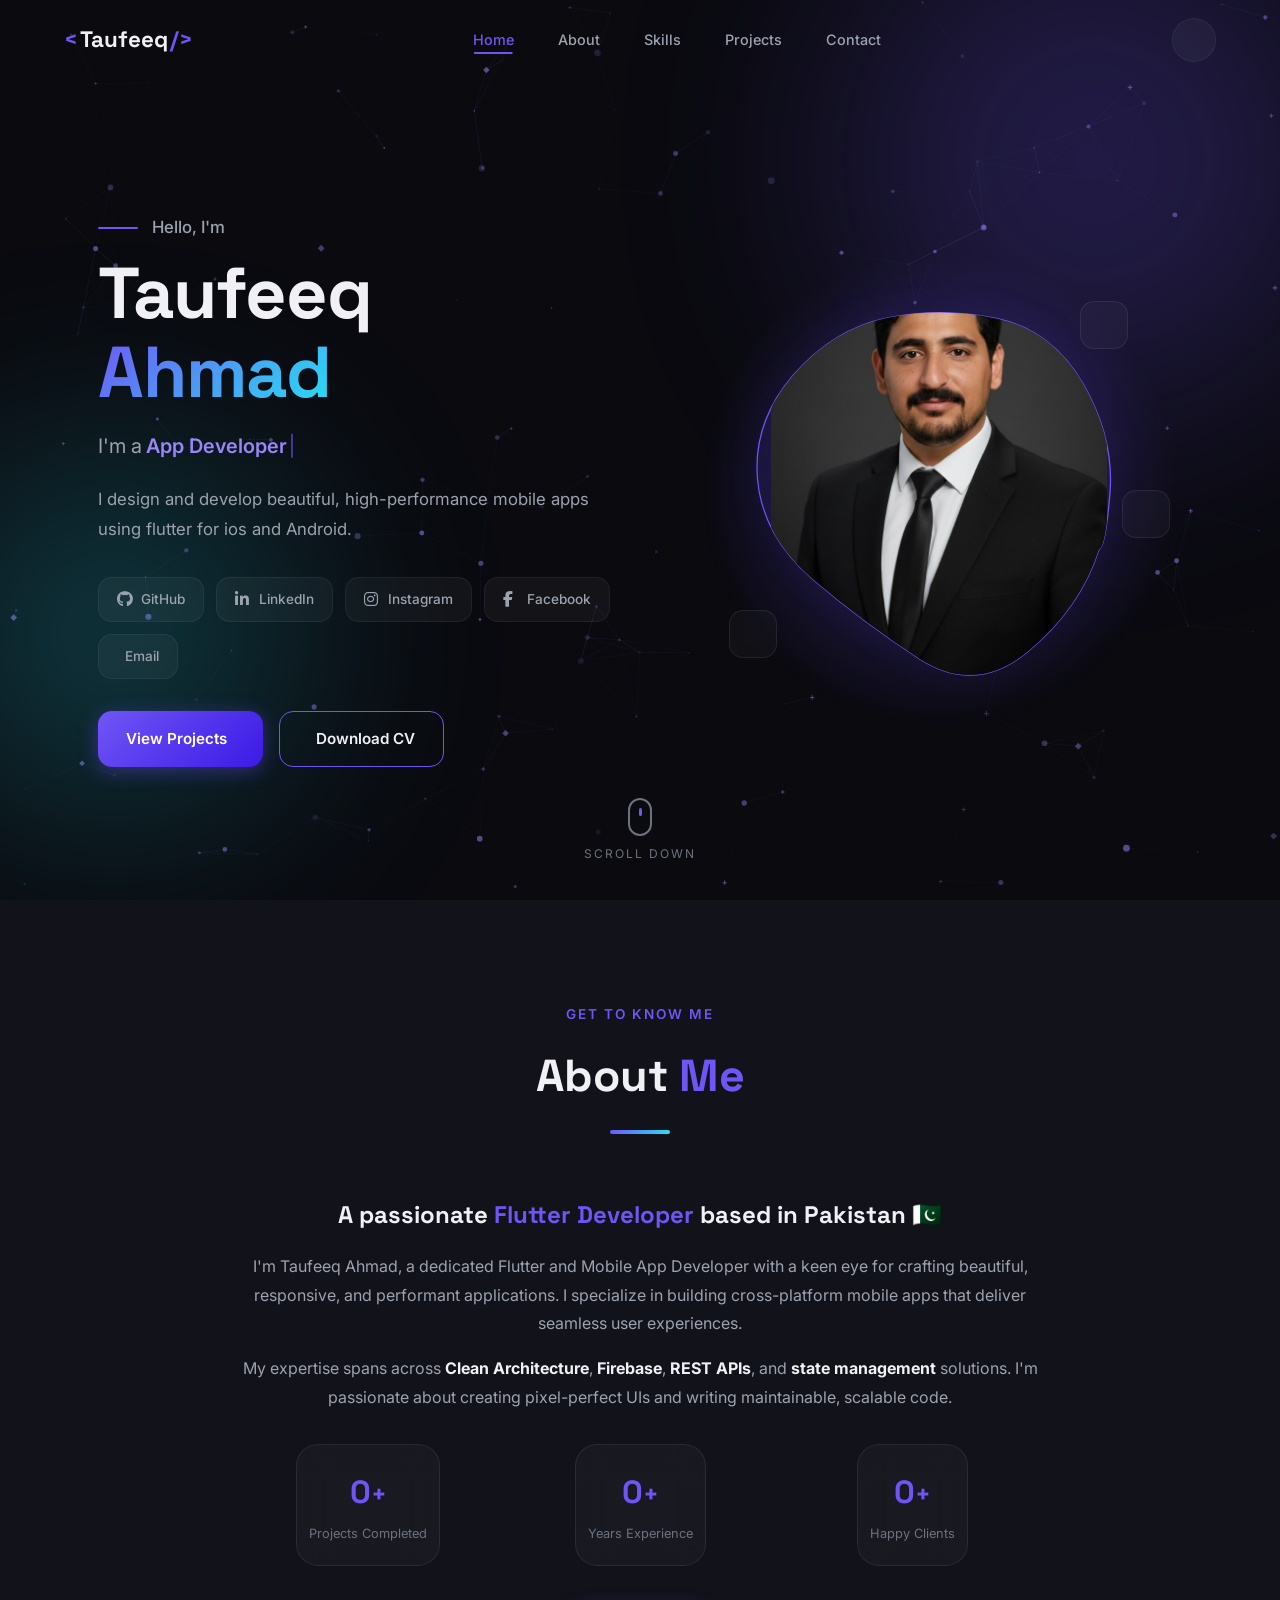
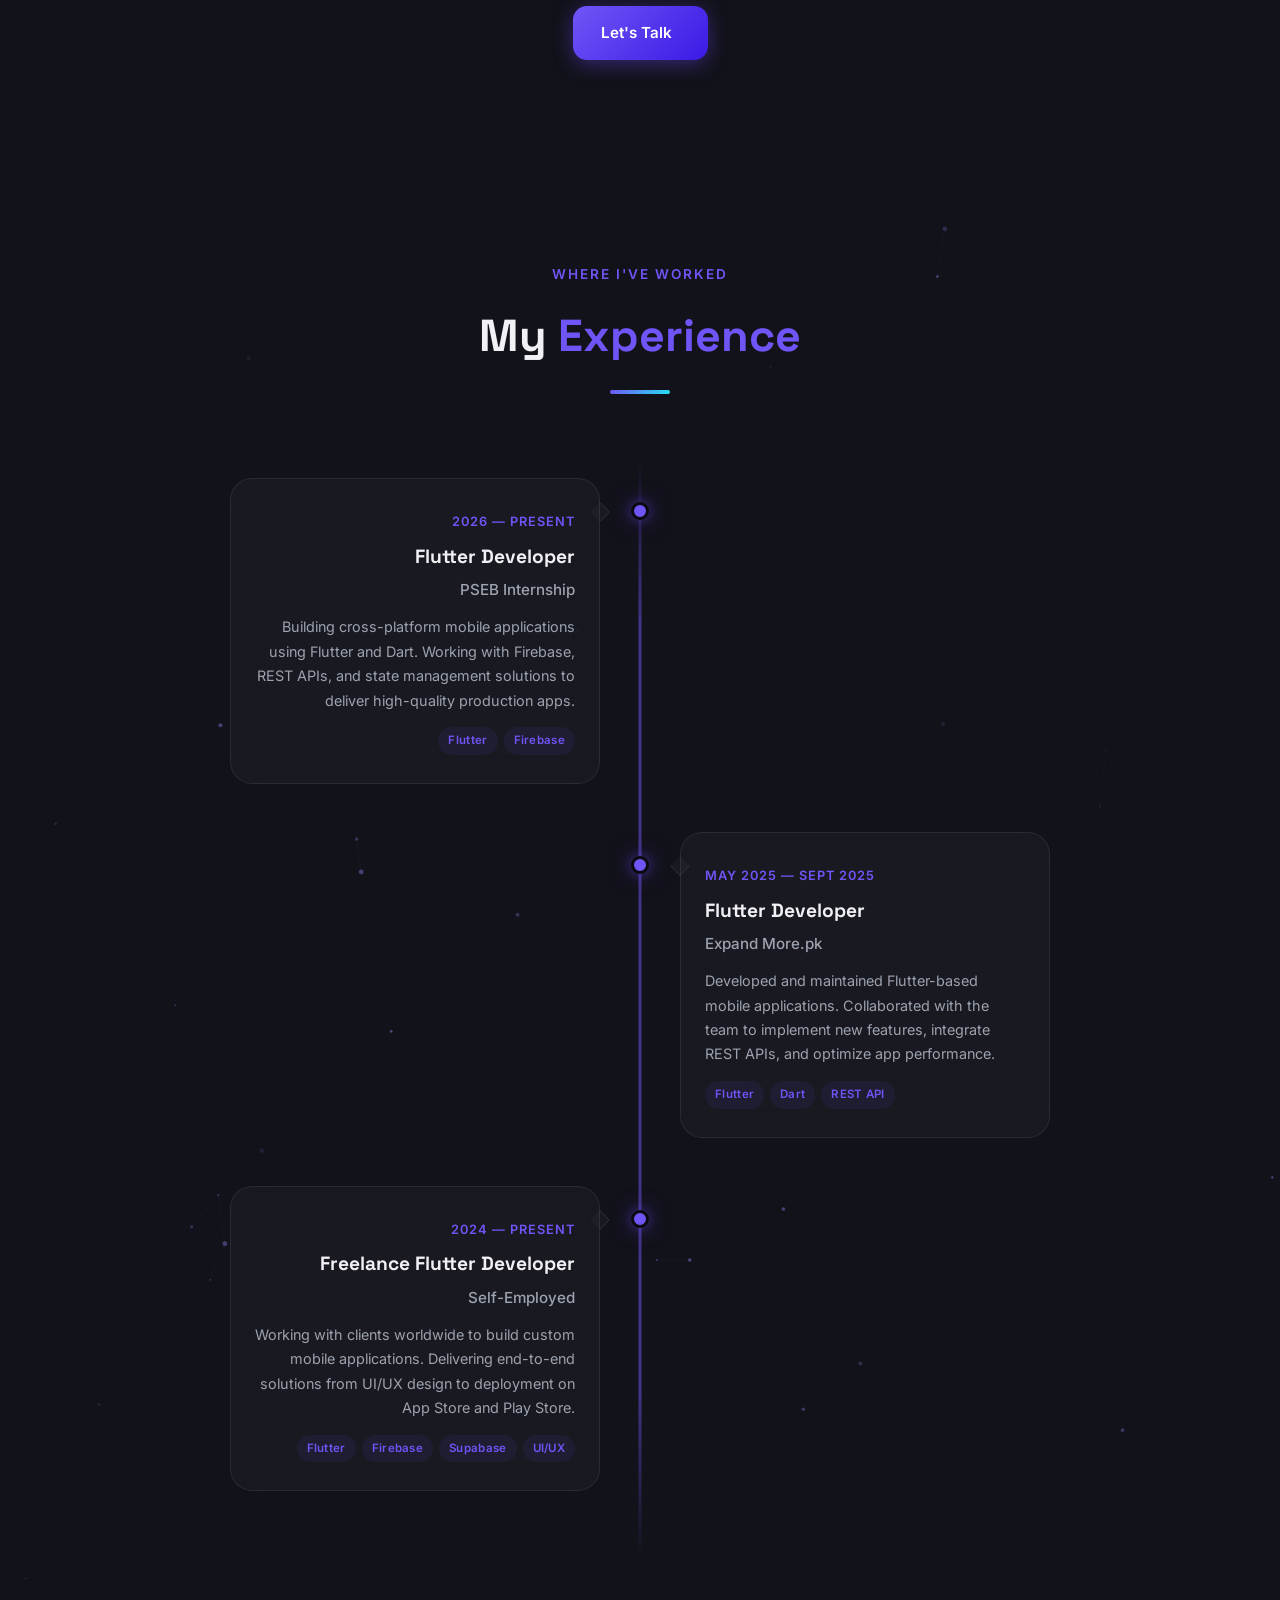
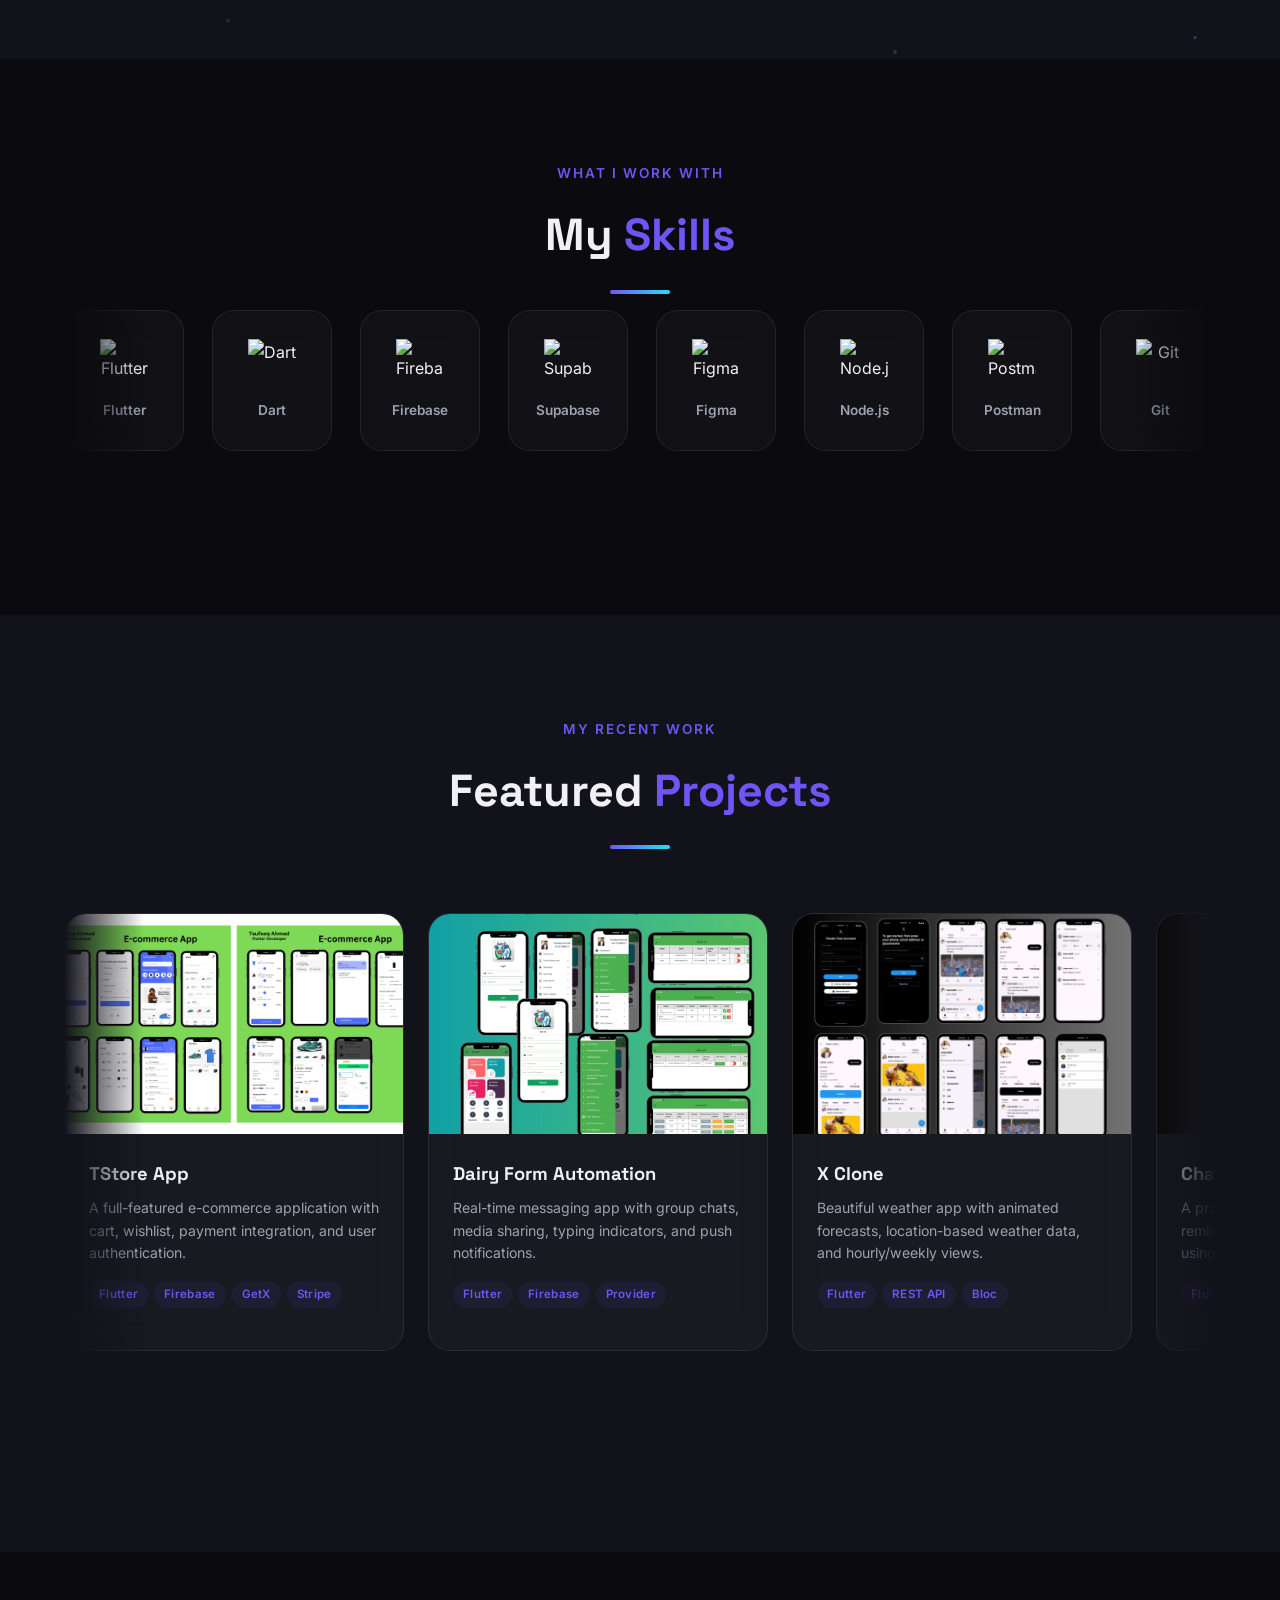
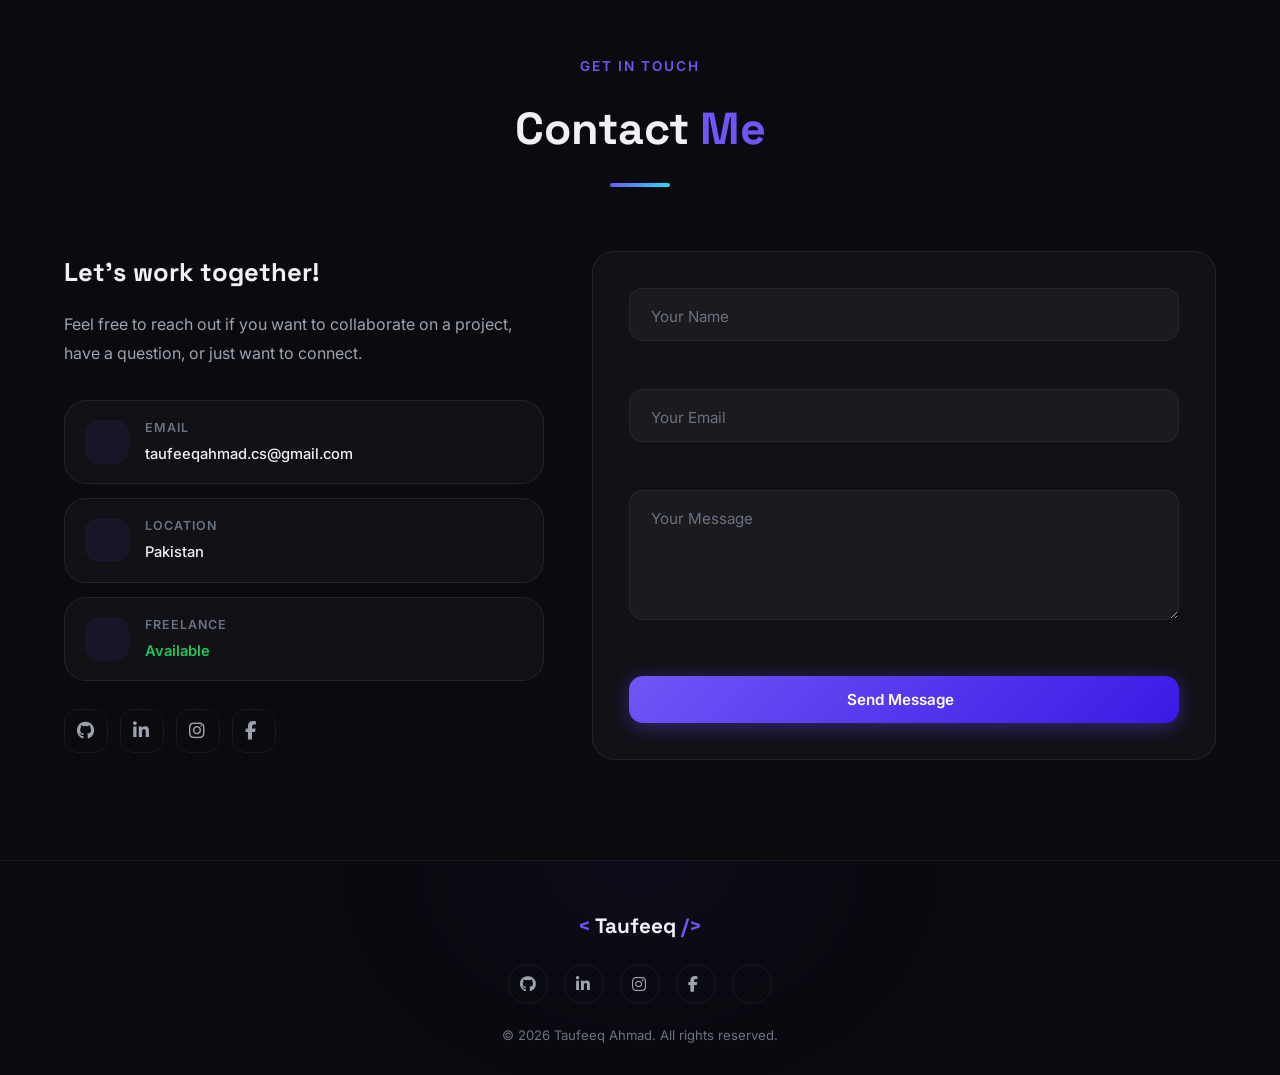
==== commit 45fa8d0d: "experience added" ====
--- a/index.html
+++ b/index.html
@@ -250,6 +250,23 @@
                         </div>
                     </div>
                 </div>
+
+                <!-- Experience 3 — Left -->
+                <div class="timeline-item timeline-left reveal-left">
+                    <div class="timeline-dot"></div>
+                    <div class="timeline-card glass-card">
+                        <span class="timeline-date">2024 — Present</span>
+                        <h3 class="timeline-role">Freelance Flutter Developer</h3>
+                        <h4 class="timeline-company">Self-Employed</h4>
+                        <p class="timeline-desc">Working with clients worldwide to build custom mobile applications. Delivering end-to-end solutions from UI/UX design to deployment on App Store and Play Store.</p>
+                        <div class="timeline-tags">
+                            <span class="project-tag">Flutter</span>
+                            <span class="project-tag">Firebase</span>
+                            <span class="project-tag">Supabase</span>
+                            <span class="project-tag">UI/UX</span>
+                        </div>
+                    </div>
+                </div>
             </div>
         </div>
     </section>
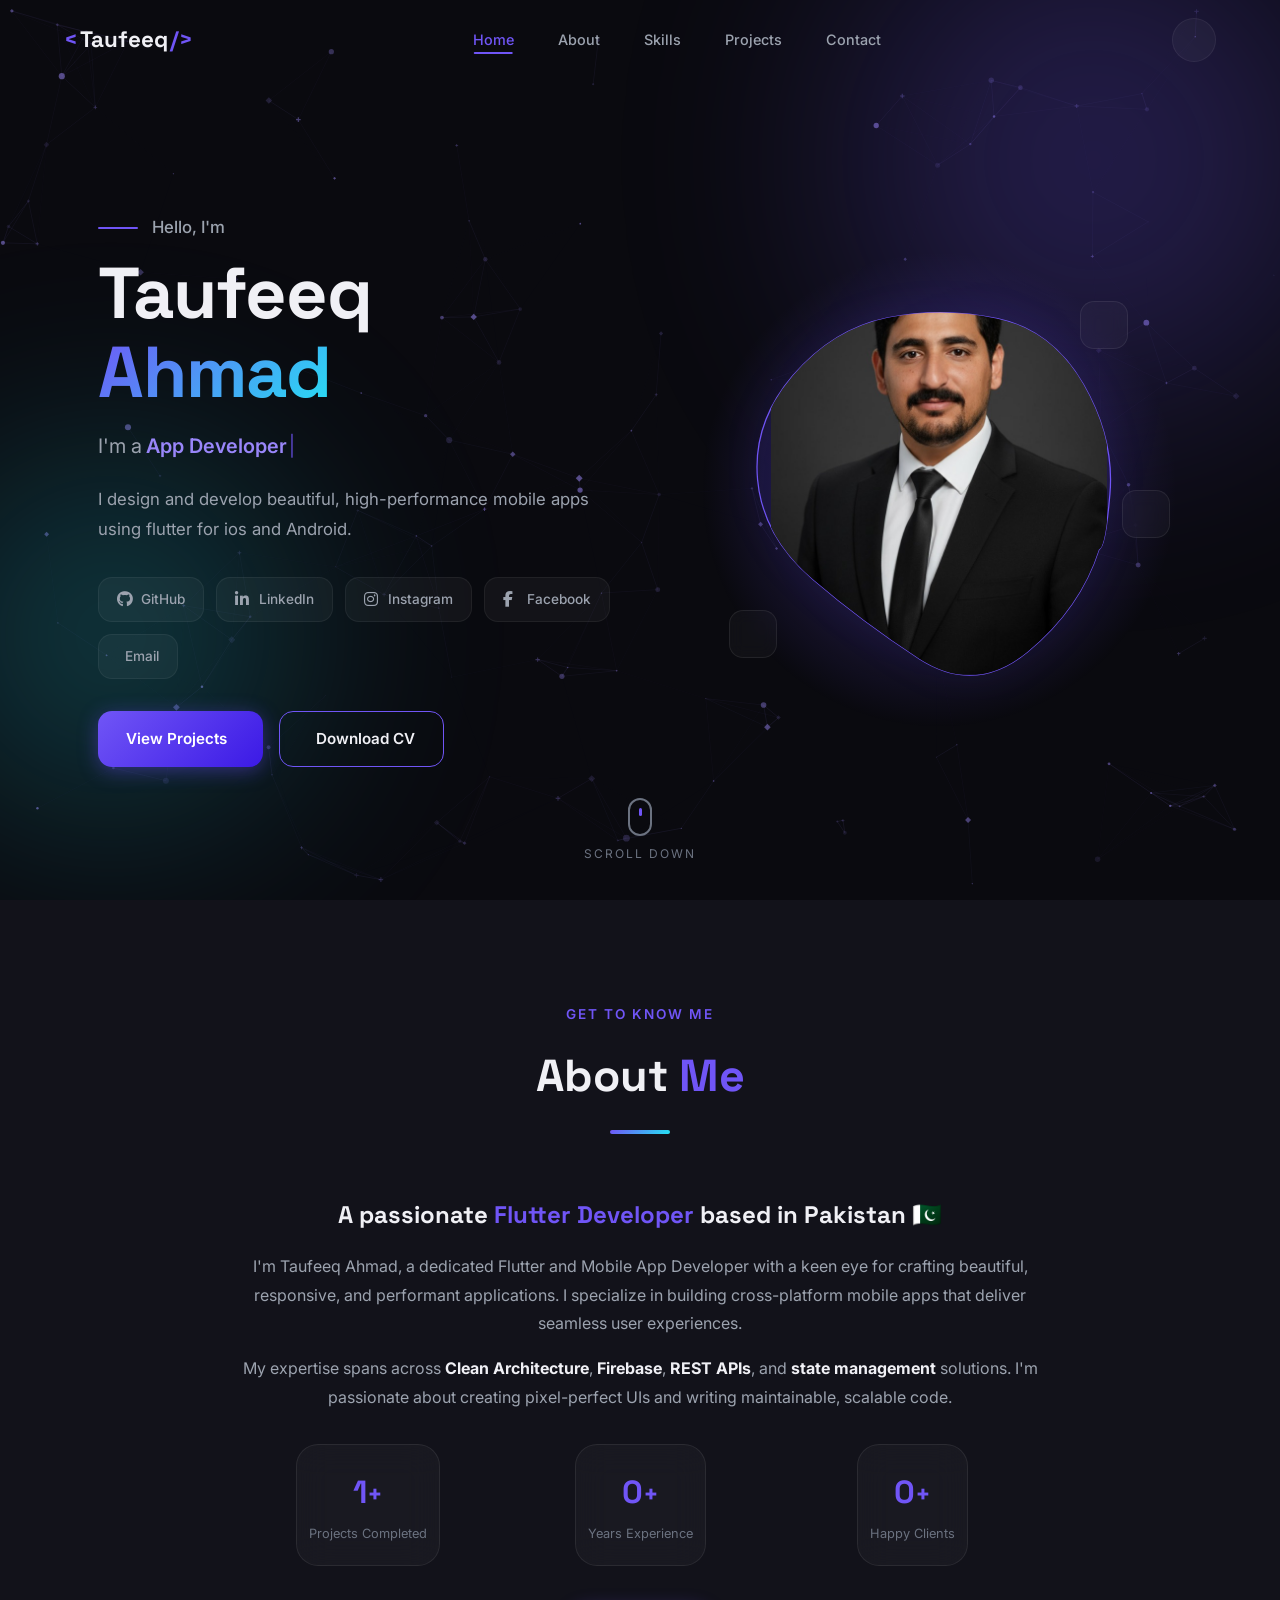
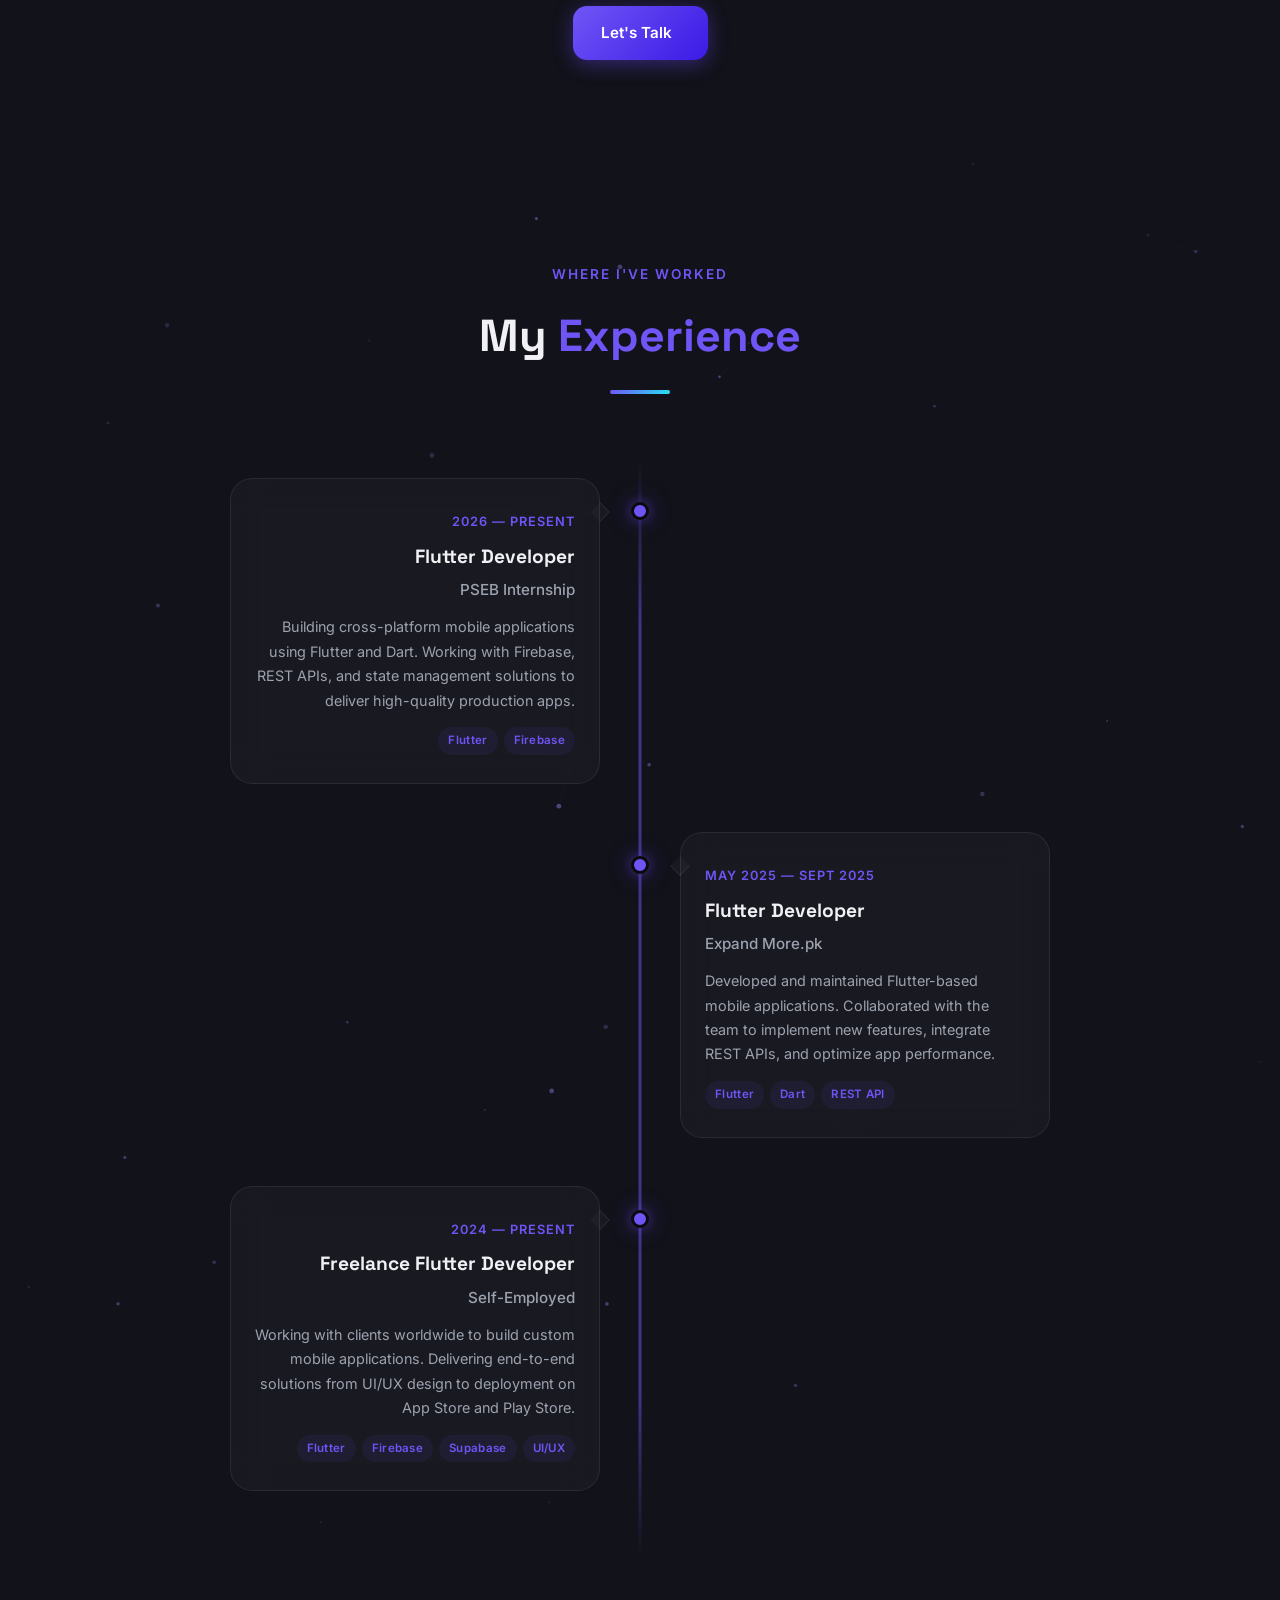
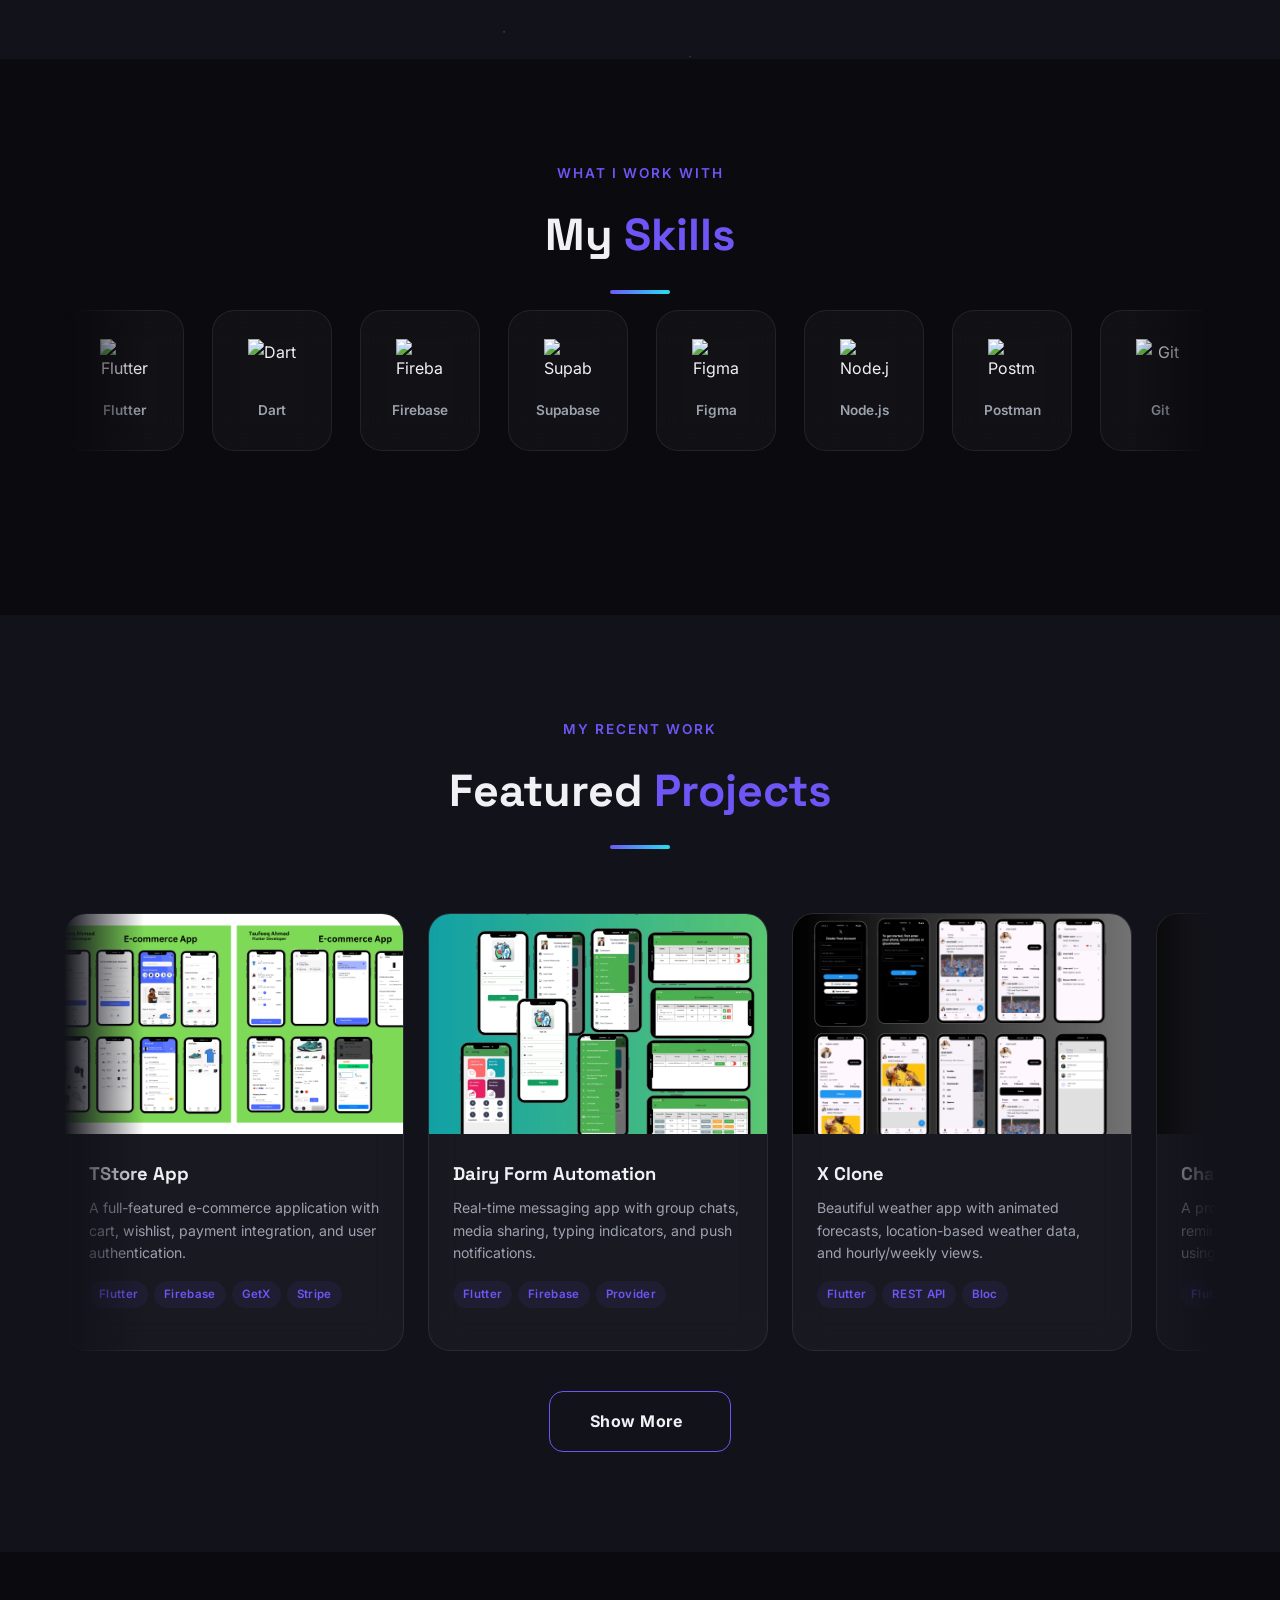
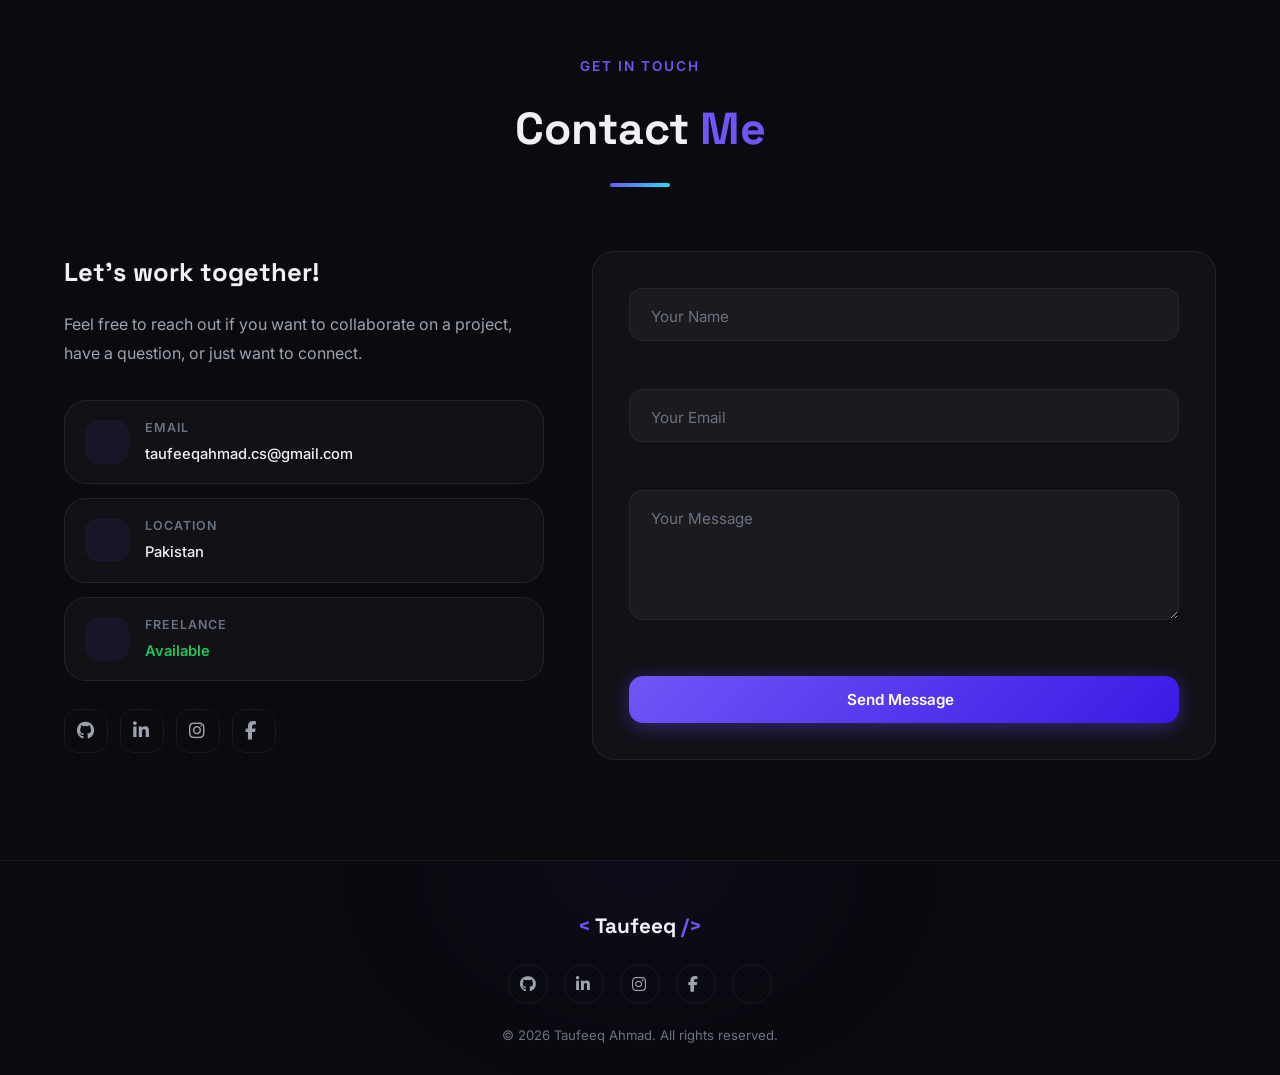
==== commit 42cbe01a: "project added" ====
--- a/index.html
+++ b/index.html
@@ -528,6 +528,26 @@
                         </div>
                     </div>
 
+                    <!-- Project 7 -->
+                    <div class="project-card glass-card">
+                        <div class="project-image">
+                            <img src="assets/banking_app.png" alt="Banking App" loading="lazy" />
+                            <div class="project-overlay">
+                                <a href="#" class="project-icon-btn" aria-label="Live Demo"><i data-lucide="external-link"></i></a>
+                                <a href="#" target="_blank" rel="noopener" class="project-icon-btn" aria-label="GitHub"><i class="fa-brands fa-github"></i></a>
+                            </div>
+                        </div>
+                        <div class="project-info">
+                            <h3 class="project-title">Banking App</h3>
+                            <p class="project-desc">A modern banking application with account management, transactions, card controls, and secure authentication.</p>
+                            <div class="project-tags">
+                                <span class="project-tag">Flutter</span>
+                                <span class="project-tag">Firebase</span>
+                                <span class="project-tag">Provider</span>
+                            </div>
+                        </div>
+                    </div>
+
                     <!-- ===== DUPLICATE SET for seamless loop ===== -->
                     <div class="project-card glass-card">
                         <div class="project-image">
@@ -640,6 +660,25 @@
                                 <span class="project-tag">Flutter</span>
                                 <span class="project-tag">Firebase</span>
                                 <span class="project-tag">Zego Cloud</span>
+                            </div>
+                        </div>
+                    </div>
+
+                    <div class="project-card glass-card">
+                        <div class="project-image">
+                            <img src="assets/banking_app.png" alt="Banking App" loading="lazy" />
+                            <div class="project-overlay">
+                                <a href="#" class="project-icon-btn" aria-label="Live Demo"><i data-lucide="external-link"></i></a>
+                                <a href="#" target="_blank" rel="noopener" class="project-icon-btn" aria-label="GitHub"><i class="fa-brands fa-github"></i></a>
+                            </div>
+                        </div>
+                        <div class="project-info">
+                            <h3 class="project-title">Banking App</h3>
+                            <p class="project-desc">A modern banking application with account management, transactions, card controls, and secure authentication.</p>
+                            <div class="project-tags">
+                                <span class="project-tag">Flutter</span>
+                                <span class="project-tag">Firebase</span>
+                                <span class="project-tag">Provider</span>
                             </div>
                         </div>
                     </div>
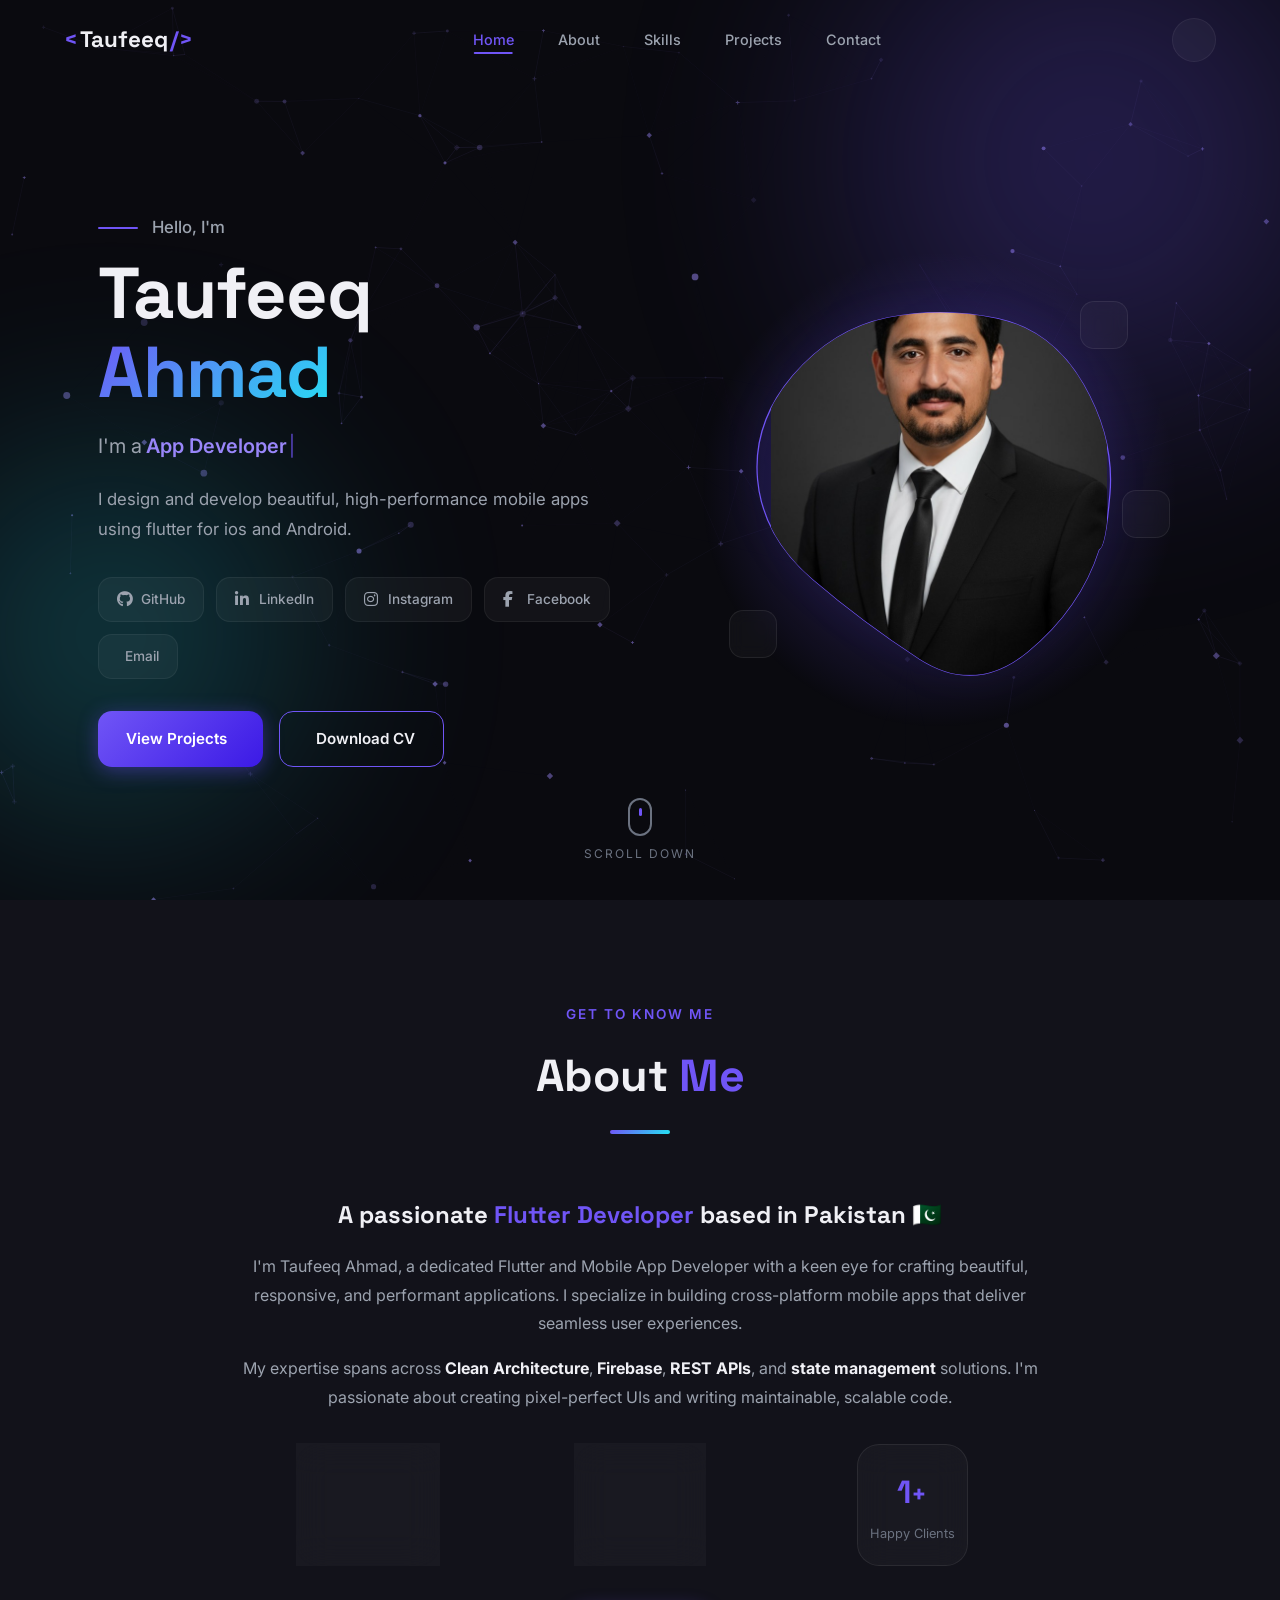
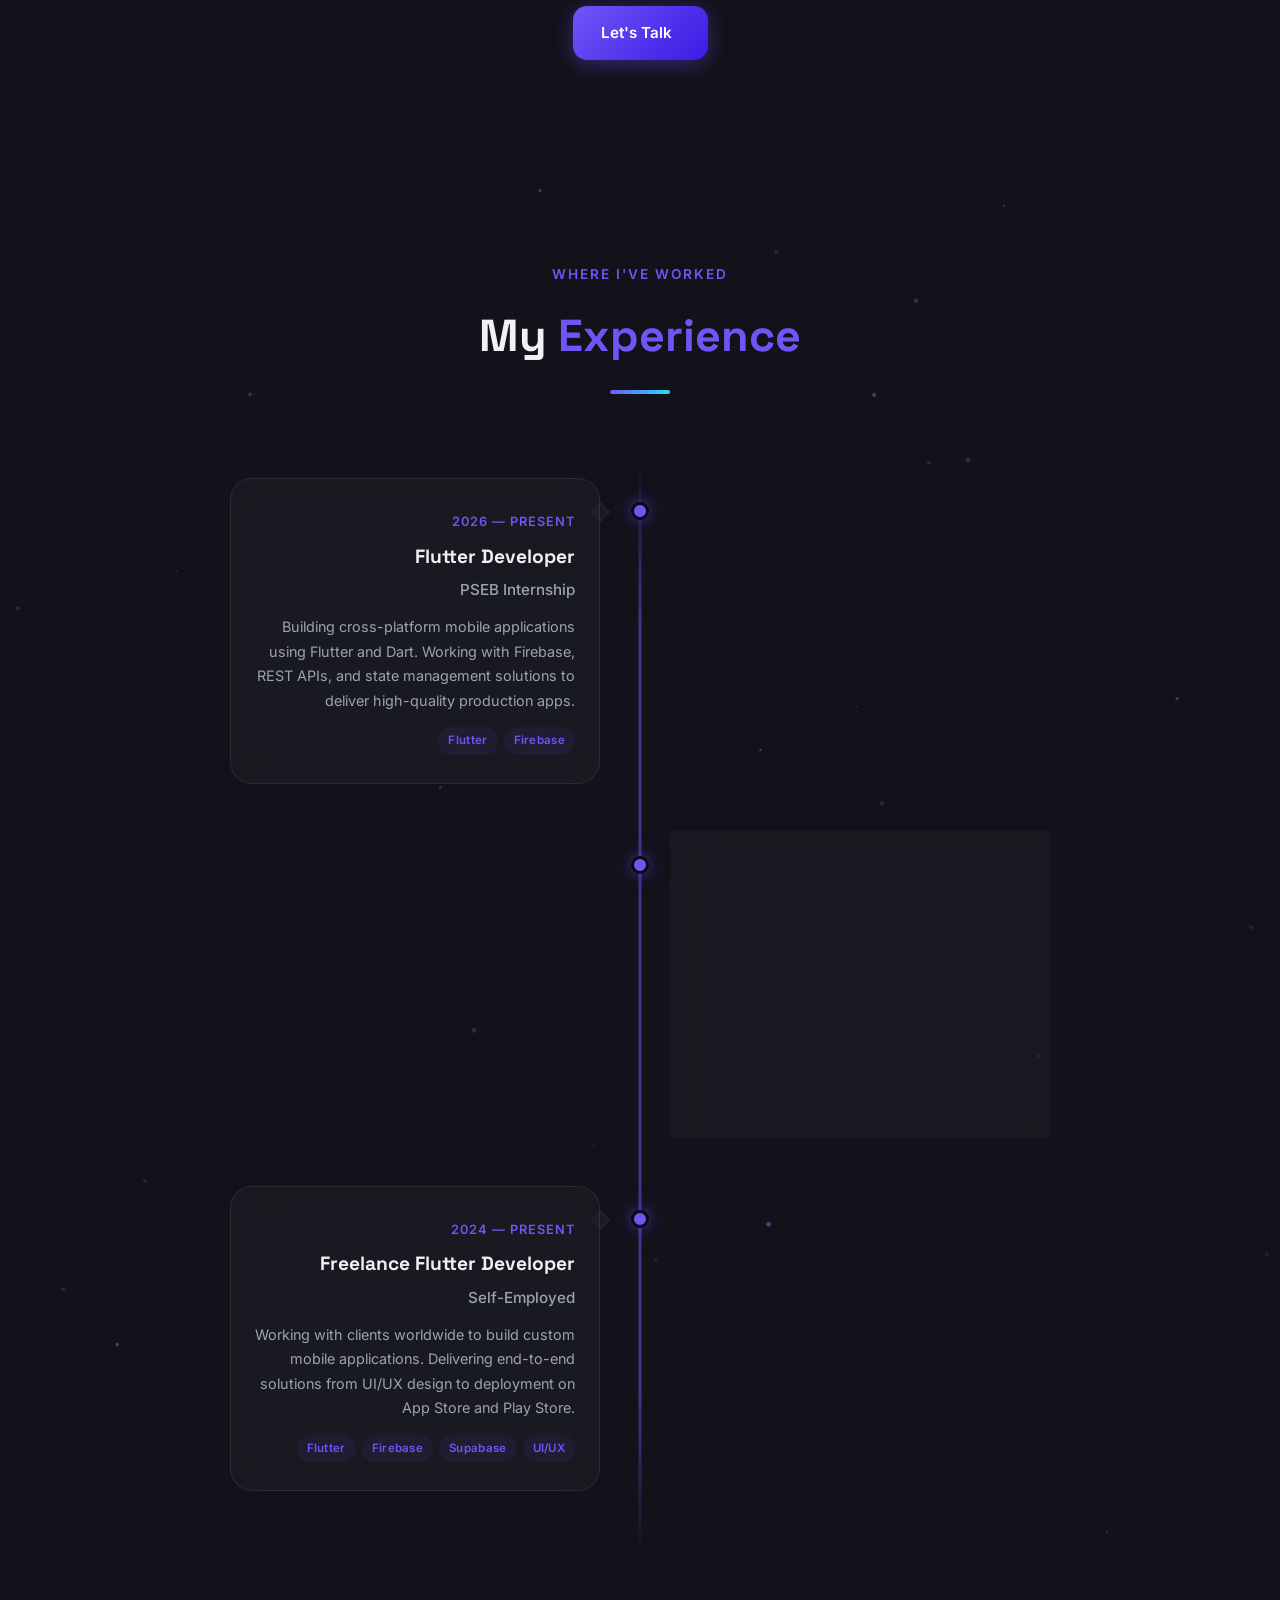
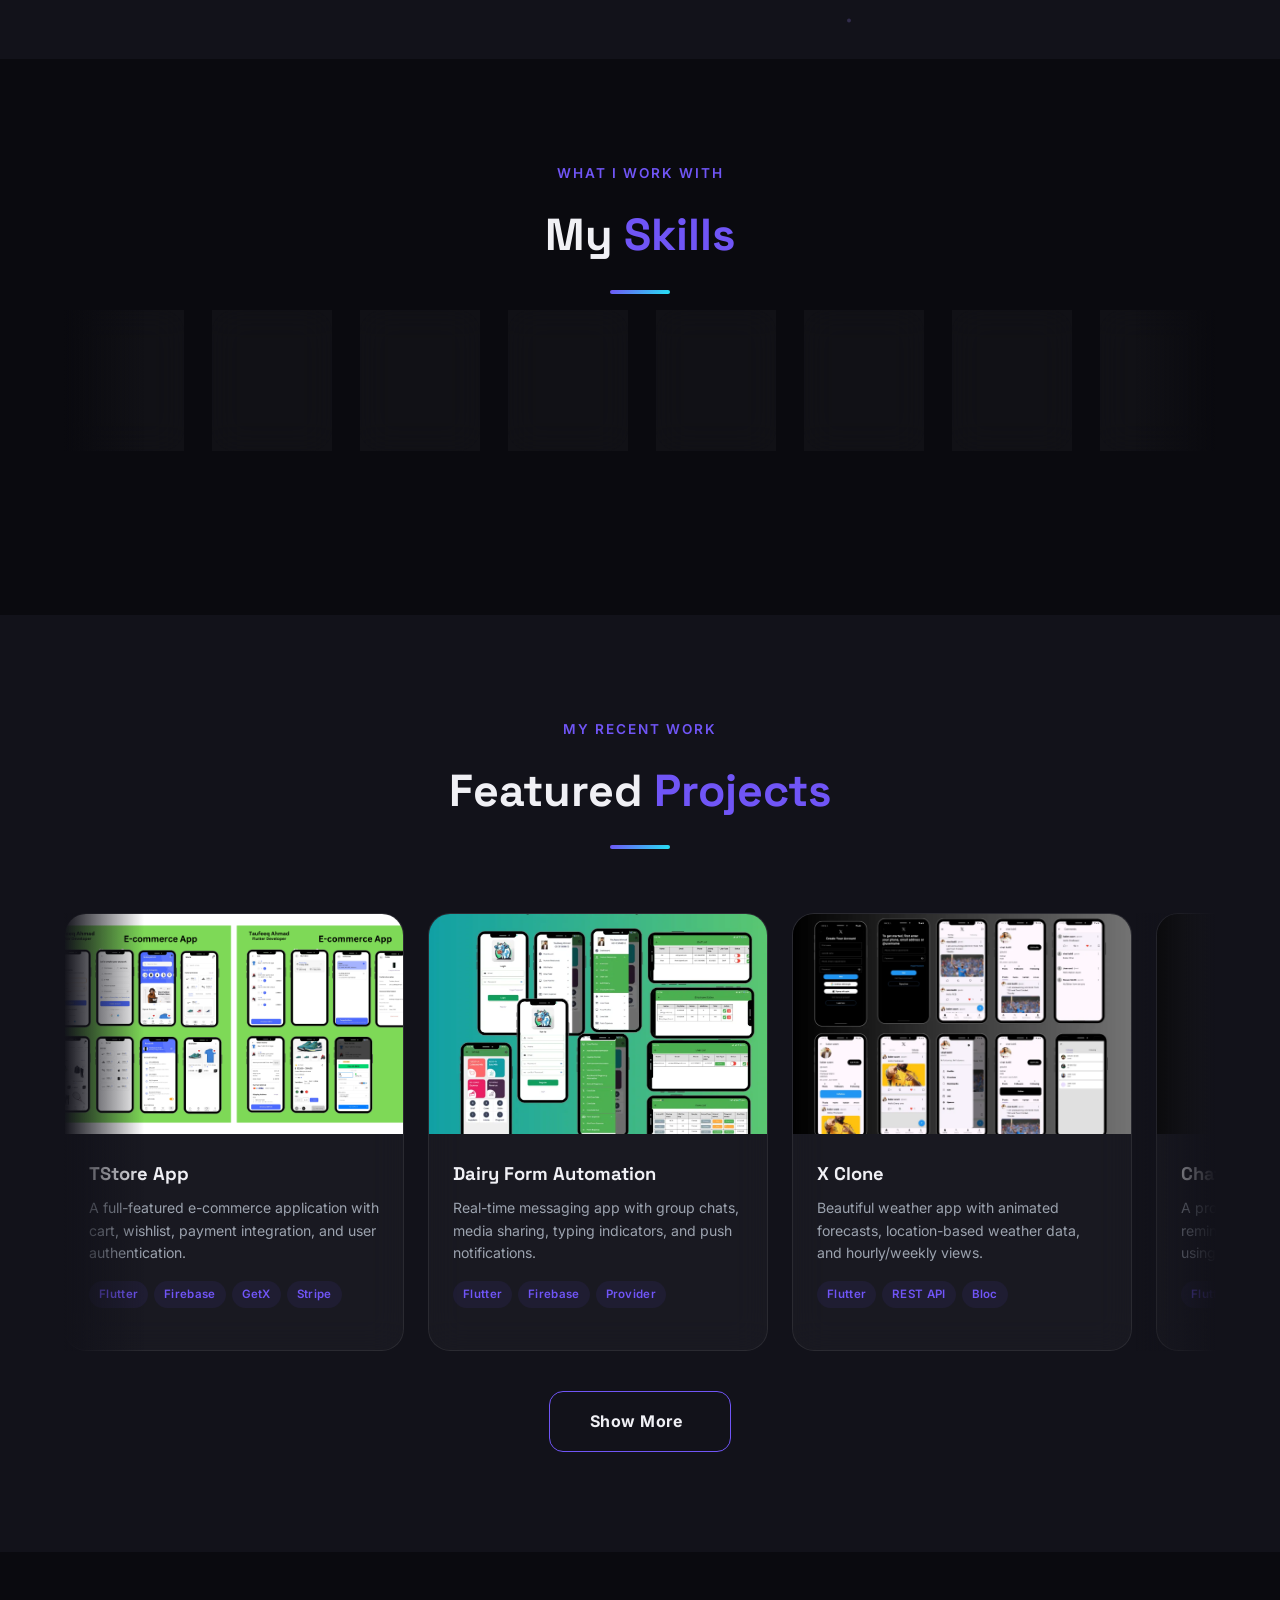
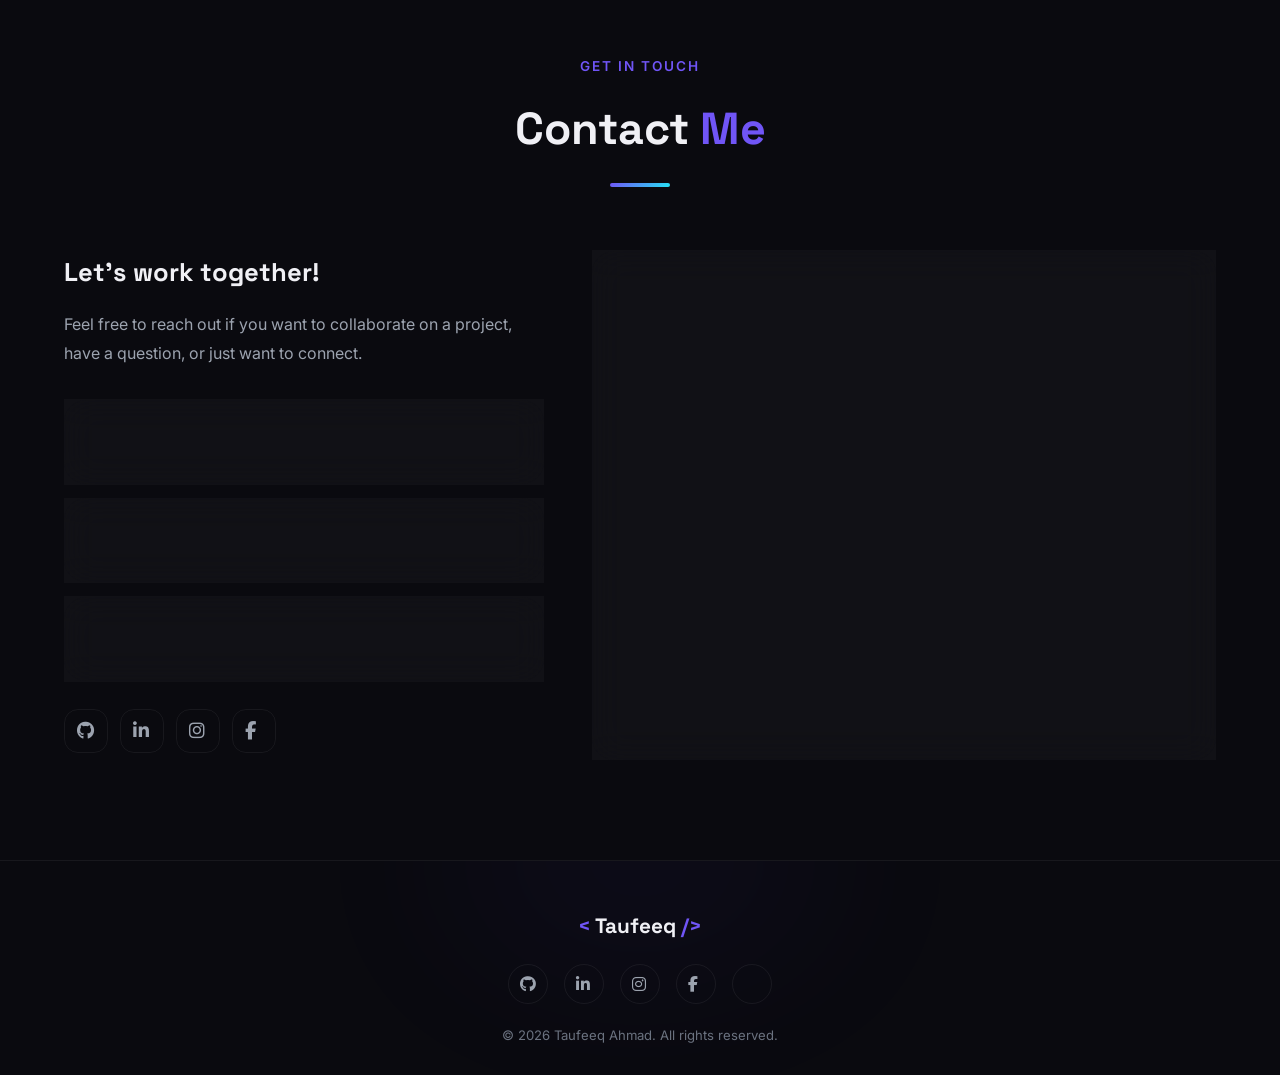
==== commit e7e8cb9c: "cv updated" ====
--- a/index.html
+++ b/index.html
@@ -116,7 +116,7 @@
                         <span>View Projects</span>
                         <i data-lucide="arrow-right"></i>
                     </a>
-                    <a href="assets/Resume.pdf" class="btn btn-glow" id="download-cv-btn" download>
+                    <a href="assets/Taufeeq Ahmad Cv.pdf" class="btn btn-glow" id="download-cv-btn" download>
                         <i data-lucide="download"></i>
                         <span>Download CV</span>
                         <span class="btn-glow-border"></span>
@@ -178,7 +178,7 @@
                     </p>
                     <p class="about-text">
                         My expertise spans across <strong>Clean Architecture</strong>, <strong>Firebase</strong>,
-                        <strong>REST APIs</strong>, and <strong>state management</strong> solutions. I'm passionate about 
+                        <strong>REST APIs</strong>, and <strong>state management</strong> solutions. I'm passionate about
                         creating pixel-perfect UIs and writing maintainable, scalable code.
                     </p>
 
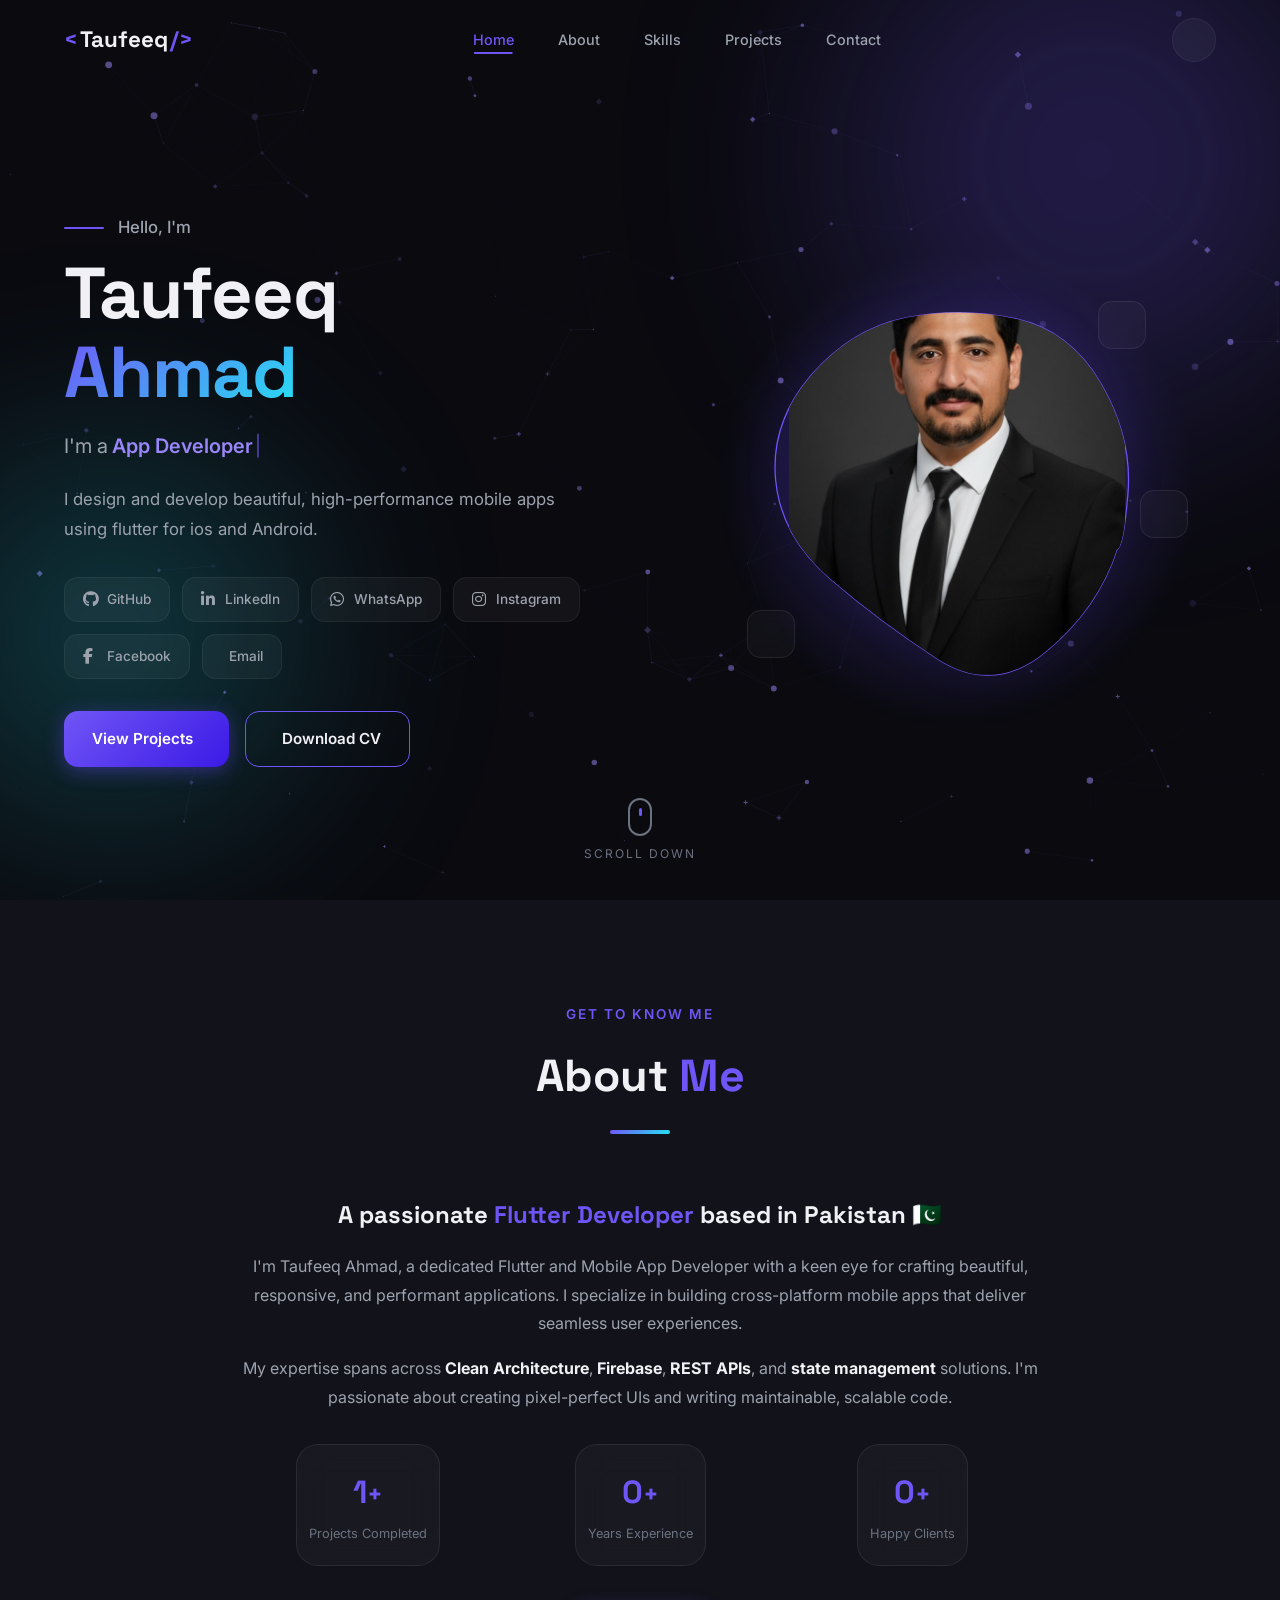
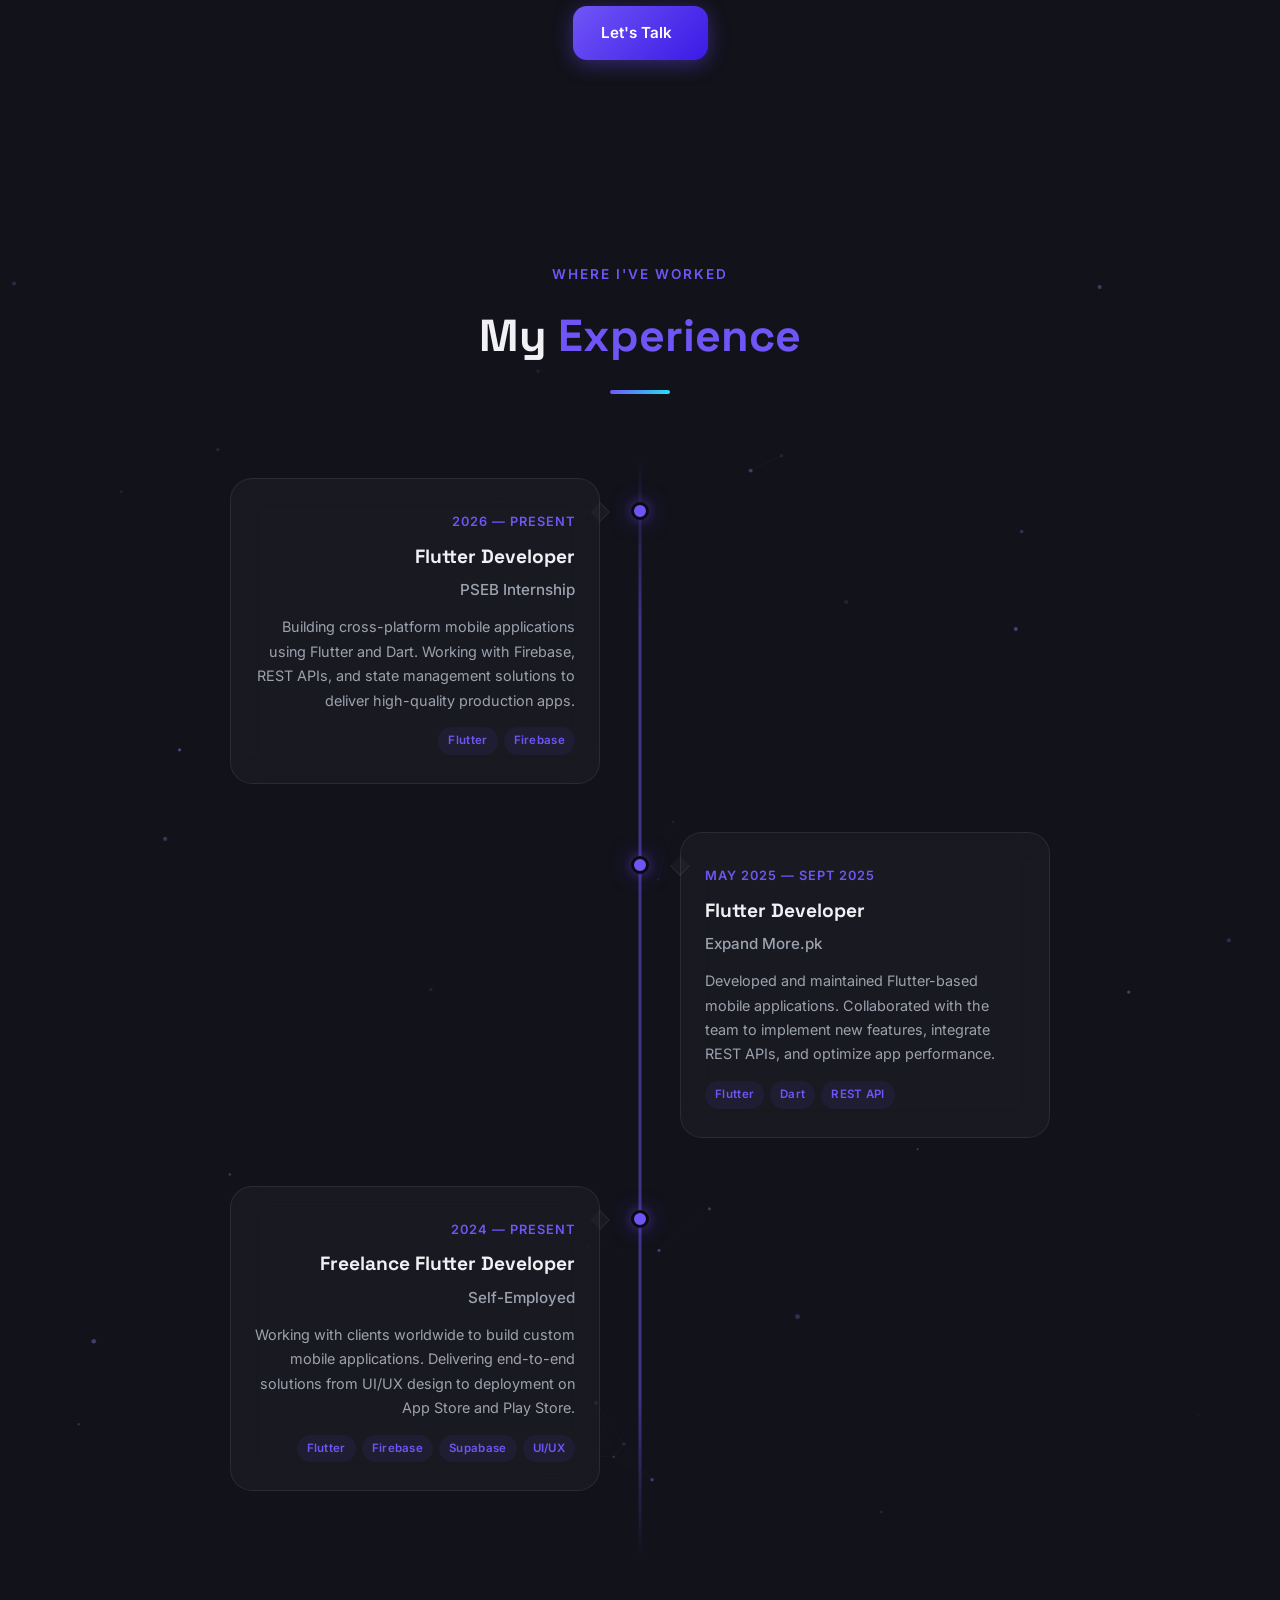
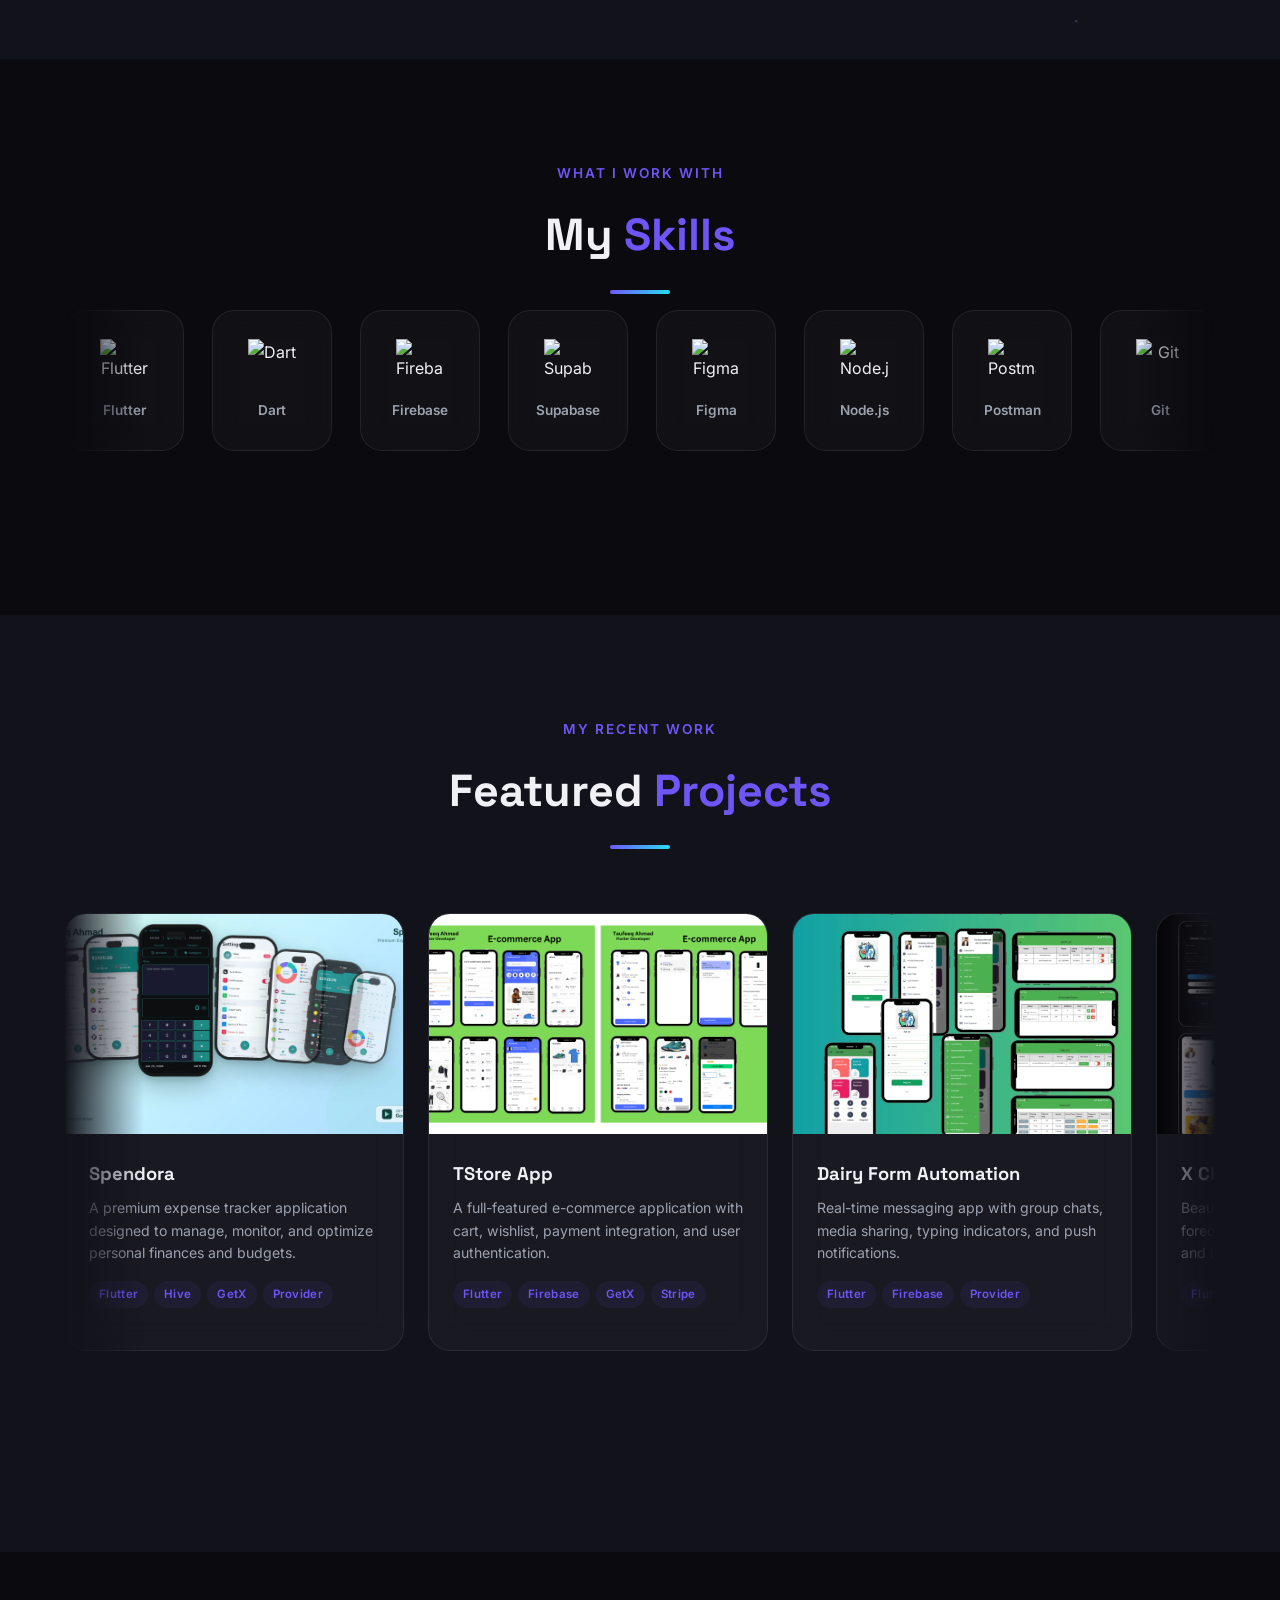
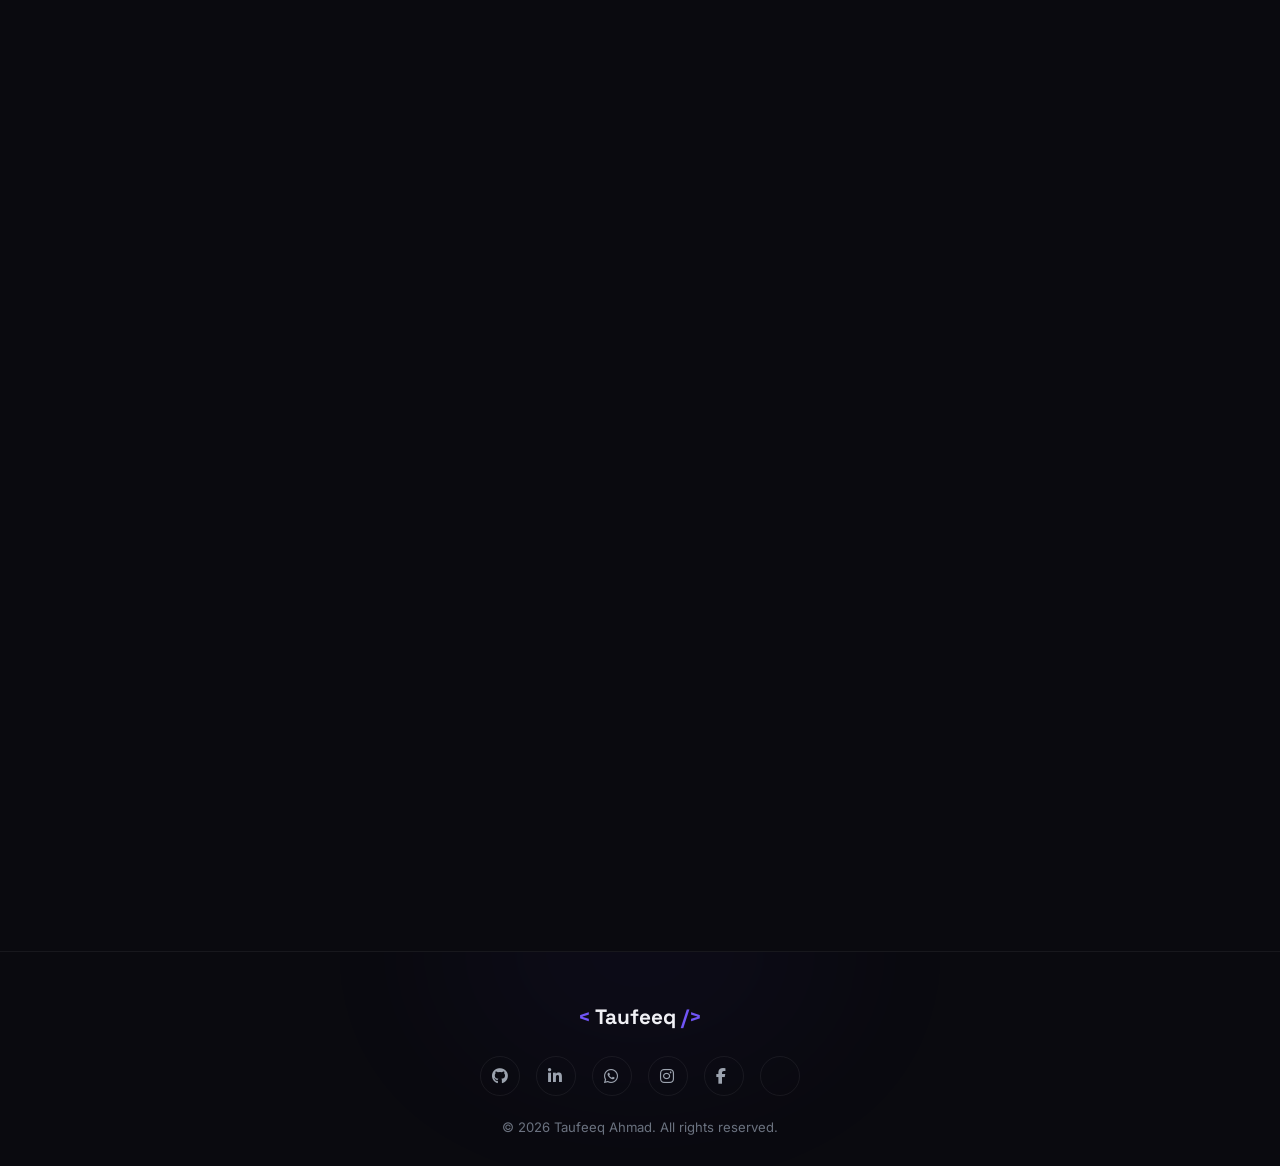
==== commit c0ecab34: "add new project to portfolio" ====
--- a/index.html
+++ b/index.html
@@ -95,6 +95,10 @@
                     <a href="https://www.linkedin.com/in/taufeeq-ahmad-67b751264/" target="_blank" rel="noopener" class="social-btn" aria-label="LinkedIn">
                         <i class="fa-brands fa-linkedin-in"></i>
                         <span>LinkedIn</span>
+                    </a>
+                    <a href="https://wa.me/923302010246" target="_blank" rel="noopener" class="social-btn" aria-label="WhatsApp">
+                        <i class="fa-brands fa-whatsapp"></i>
+                        <span>WhatsApp</span>
                     </a>
                     <a href="https://www.instagram.com/" target="_blank" rel="noopener" class="social-btn" aria-label="Instagram">
                         <i class="fa-brands fa-instagram"></i>
@@ -410,6 +414,27 @@
                     <!-- Project 1 -->
                     <div class="project-card glass-card">
                         <div class="project-image">
+                            <img src="assets/spendora.png" alt="Spendora App" loading="lazy" />
+                            <div class="project-overlay">
+                                <a href="#" class="project-icon-btn" aria-label="Play Store"><i class="fa-brands fa-google-play"></i></a>
+                                <a href="https://github.com/TaufeeqAhmad123" target="_blank" rel="noopener" class="project-icon-btn" aria-label="GitHub"><i class="fa-brands fa-github"></i></a>
+                            </div>
+                        </div>
+                        <div class="project-info">
+                            <h3 class="project-title">Spendora</h3>
+                            <p class="project-desc">A premium expense tracker application designed to manage, monitor, and optimize personal finances and budgets.</p>
+                            <div class="project-tags">
+                                <span class="project-tag">Flutter</span>
+                                <span class="project-tag">Hive</span>
+                                <span class="project-tag">GetX</span>
+                                <span class="project-tag">Provider</span>
+                            </div>
+                        </div>
+                    </div>
+
+                    <!-- Project 2 -->
+                    <div class="project-card glass-card">
+                        <div class="project-image">
                             <img src="assets/ecommerce.png" alt="E-Commerce App" loading="lazy" />
                             <div class="project-overlay">
                                 <a href="#" class="project-icon-btn" aria-label="Live Demo"><i data-lucide="external-link"></i></a>
@@ -428,7 +453,7 @@
                         </div>
                     </div>
 
-                    <!-- Project 2 -->
+                    <!-- Project 3 -->
                     <div class="project-card glass-card">
                         <div class="project-image">
                             <img src="assets/dairyform.png" alt="Dairy Form Automation" loading="lazy" />
@@ -448,7 +473,7 @@
                         </div>
                     </div>
 
-                    <!-- Project 3 -->
+                    <!-- Project 4 -->
                     <div class="project-card glass-card">
                         <div class="project-image">
                             <img src="assets/twitter.png" alt="X Clone" loading="lazy" />
@@ -468,7 +493,7 @@
                         </div>
                     </div>
 
-                    <!-- Project 4 -->
+                    <!-- Project 5 -->
                     <div class="project-card glass-card">
                         <div class="project-image">
                             <img src="assets/chatgpt.png" alt="ChatGPT Bot" loading="lazy" />
@@ -488,7 +513,7 @@
                         </div>
                     </div>
 
-                    <!-- Project 5 -->
+                    <!-- Project 6 -->
                     <div class="project-card glass-card">
                         <div class="project-image">
                             <img src="assets/listnlit.png" alt="Listen Lit" loading="lazy" />
@@ -508,7 +533,7 @@
                         </div>
                     </div>
 
-                    <!-- Project 6 -->
+                    <!-- Project 7 -->
                     <div class="project-card glass-card">
                         <div class="project-image">
                             <img src="assets/meetly.png" alt="Meetly" loading="lazy" />
@@ -528,7 +553,7 @@
                         </div>
                     </div>
 
-                    <!-- Project 7 -->
+                    <!-- Project 8 -->
                     <div class="project-card glass-card">
                         <div class="project-image">
                             <img src="assets/banking_app.png" alt="Banking App" loading="lazy" />
@@ -549,6 +574,28 @@
                     </div>
 
                     <!-- ===== DUPLICATE SET for seamless loop ===== -->
+                    <!-- Project 1 -->
+                    <div class="project-card glass-card">
+                        <div class="project-image">
+                            <img src="assets/spendora.png" alt="Spendora App" loading="lazy" />
+                            <div class="project-overlay">
+                                <a href="#" class="project-icon-btn" aria-label="Play Store"><i class="fa-brands fa-google-play"></i></a>
+                                <a href="https://github.com/TaufeeqAhmad123" target="_blank" rel="noopener" class="project-icon-btn" aria-label="GitHub"><i class="fa-brands fa-github"></i></a>
+                            </div>
+                        </div>
+                        <div class="project-info">
+                            <h3 class="project-title">Spendora</h3>
+                            <p class="project-desc">A premium expense tracker application designed to manage, monitor, and optimize personal finances and budgets.</p>
+                            <div class="project-tags">
+                                <span class="project-tag">Flutter</span>
+                                <span class="project-tag">Hive</span>
+                                <span class="project-tag">GetX</span>
+                                <span class="project-tag">Provider</span>
+                            </div>
+                        </div>
+                    </div>
+
+                    <!-- Project 2 -->
                     <div class="project-card glass-card">
                         <div class="project-image">
                             <img src="assets/ecommerce.png" alt="E-Commerce App" loading="lazy" />
@@ -569,6 +616,7 @@
                         </div>
                     </div>
 
+                    <!-- Project 3 -->
                     <div class="project-card glass-card">
                         <div class="project-image">
                             <img src="assets/dairyform.png" alt="Dairy Form Automation" loading="lazy" />
@@ -588,6 +636,7 @@
                         </div>
                     </div>
 
+                    <!-- Project 4 -->
                     <div class="project-card glass-card">
                         <div class="project-image">
                             <img src="assets/twitter.png" alt="X Clone" loading="lazy" />
@@ -607,6 +656,7 @@
                         </div>
                     </div>
 
+                    <!-- Project 5 -->
                     <div class="project-card glass-card">
                         <div class="project-image">
                             <img src="assets/chatgpt.png" alt="ChatGPT Bot" loading="lazy" />
@@ -626,6 +676,7 @@
                         </div>
                     </div>
 
+                    <!-- Project 6 -->
                     <div class="project-card glass-card">
                         <div class="project-image">
                             <img src="assets/listnlit.png" alt="Listen Lit" loading="lazy" />
@@ -645,6 +696,7 @@
                         </div>
                     </div>
 
+                    <!-- Project 7 -->
                     <div class="project-card glass-card">
                         <div class="project-image">
                             <img src="assets/meetly.png" alt="Meetly" loading="lazy" />
@@ -664,6 +716,7 @@
                         </div>
                     </div>
 
+                    <!-- Project 8 -->
                     <div class="project-card glass-card">
                         <div class="project-image">
                             <img src="assets/banking_app.png" alt="Banking App" loading="lazy" />
@@ -722,6 +775,13 @@
                             </div>
                         </div>
                         <div class="contact-item glass-card">
+                            <div class="contact-item-icon"><i class="fa-brands fa-whatsapp"></i></div>
+                            <div>
+                                <span class="contact-item-label">WhatsApp</span>
+                                <a href="https://wa.me/923302010246" target="_blank" rel="noopener" class="contact-item-value">+92 330 2010246</a>
+                            </div>
+                        </div>
+                        <div class="contact-item glass-card">
                             <div class="contact-item-icon"><i data-lucide="map-pin"></i></div>
                             <div>
                                 <span class="contact-item-label">Location</span>
@@ -741,6 +801,7 @@
                     <div class="contact-socials">
                         <a href="https://github.com/TaufeeqAhmad123" target="_blank" rel="noopener" class="contact-social-icon" aria-label="GitHub"><i class="fa-brands fa-github"></i></a>
                         <a href="https://www.linkedin.com/in/taufeeq-ahmad-67b751264/" target="_blank" rel="noopener" class="contact-social-icon" aria-label="LinkedIn"><i class="fa-brands fa-linkedin-in"></i></a>
+                        <a href="https://wa.me/923302010246" target="_blank" rel="noopener" class="contact-social-icon" aria-label="WhatsApp"><i class="fa-brands fa-whatsapp"></i></a>
                         <a href="https://www.instagram.com/" target="_blank" rel="noopener" class="contact-social-icon" aria-label="Instagram"><i class="fa-brands fa-instagram"></i></a>
                         <a href="https://www.facebook.com/" target="_blank" rel="noopener" class="contact-social-icon" aria-label="Facebook"><i class="fa-brands fa-facebook-f"></i></a>
                     </div>
@@ -799,6 +860,7 @@
                 <div class="footer-socials">
                     <a href="https://github.com/TaufeeqAhmad123" target="_blank" rel="noopener" aria-label="GitHub"><i class="fa-brands fa-github"></i></a>
                     <a href="https://www.linkedin.com/in/taufeeq-ahmad-67b751264/" target="_blank" rel="noopener" aria-label="LinkedIn"><i class="fa-brands fa-linkedin-in"></i></a>
+                    <a href="https://wa.me/923302010246" target="_blank" rel="noopener" aria-label="WhatsApp"><i class="fa-brands fa-whatsapp"></i></a>
                     <a href="https://www.instagram.com/" target="_blank" rel="noopener" aria-label="Instagram"><i class="fa-brands fa-instagram"></i></a>
                     <a href="https://www.facebook.com/" target="_blank" rel="noopener" aria-label="Facebook"><i class="fa-brands fa-facebook-f"></i></a>
                     <a href="mailto:taufeeqahmad.cs@gmail.com" aria-label="Email"><i data-lucide="mail"></i></a>
--- a/style.css
+++ b/style.css
@@ -1668,9 +1668,11 @@
   border-radius: var(--radius-md);
 }
 
-.contact-item-icon svg {
+.contact-item-icon svg,
+.contact-item-icon i {
   width: 20px;
   height: 20px;
+  font-size: 20px;
 }
 
 .contact-item-label {
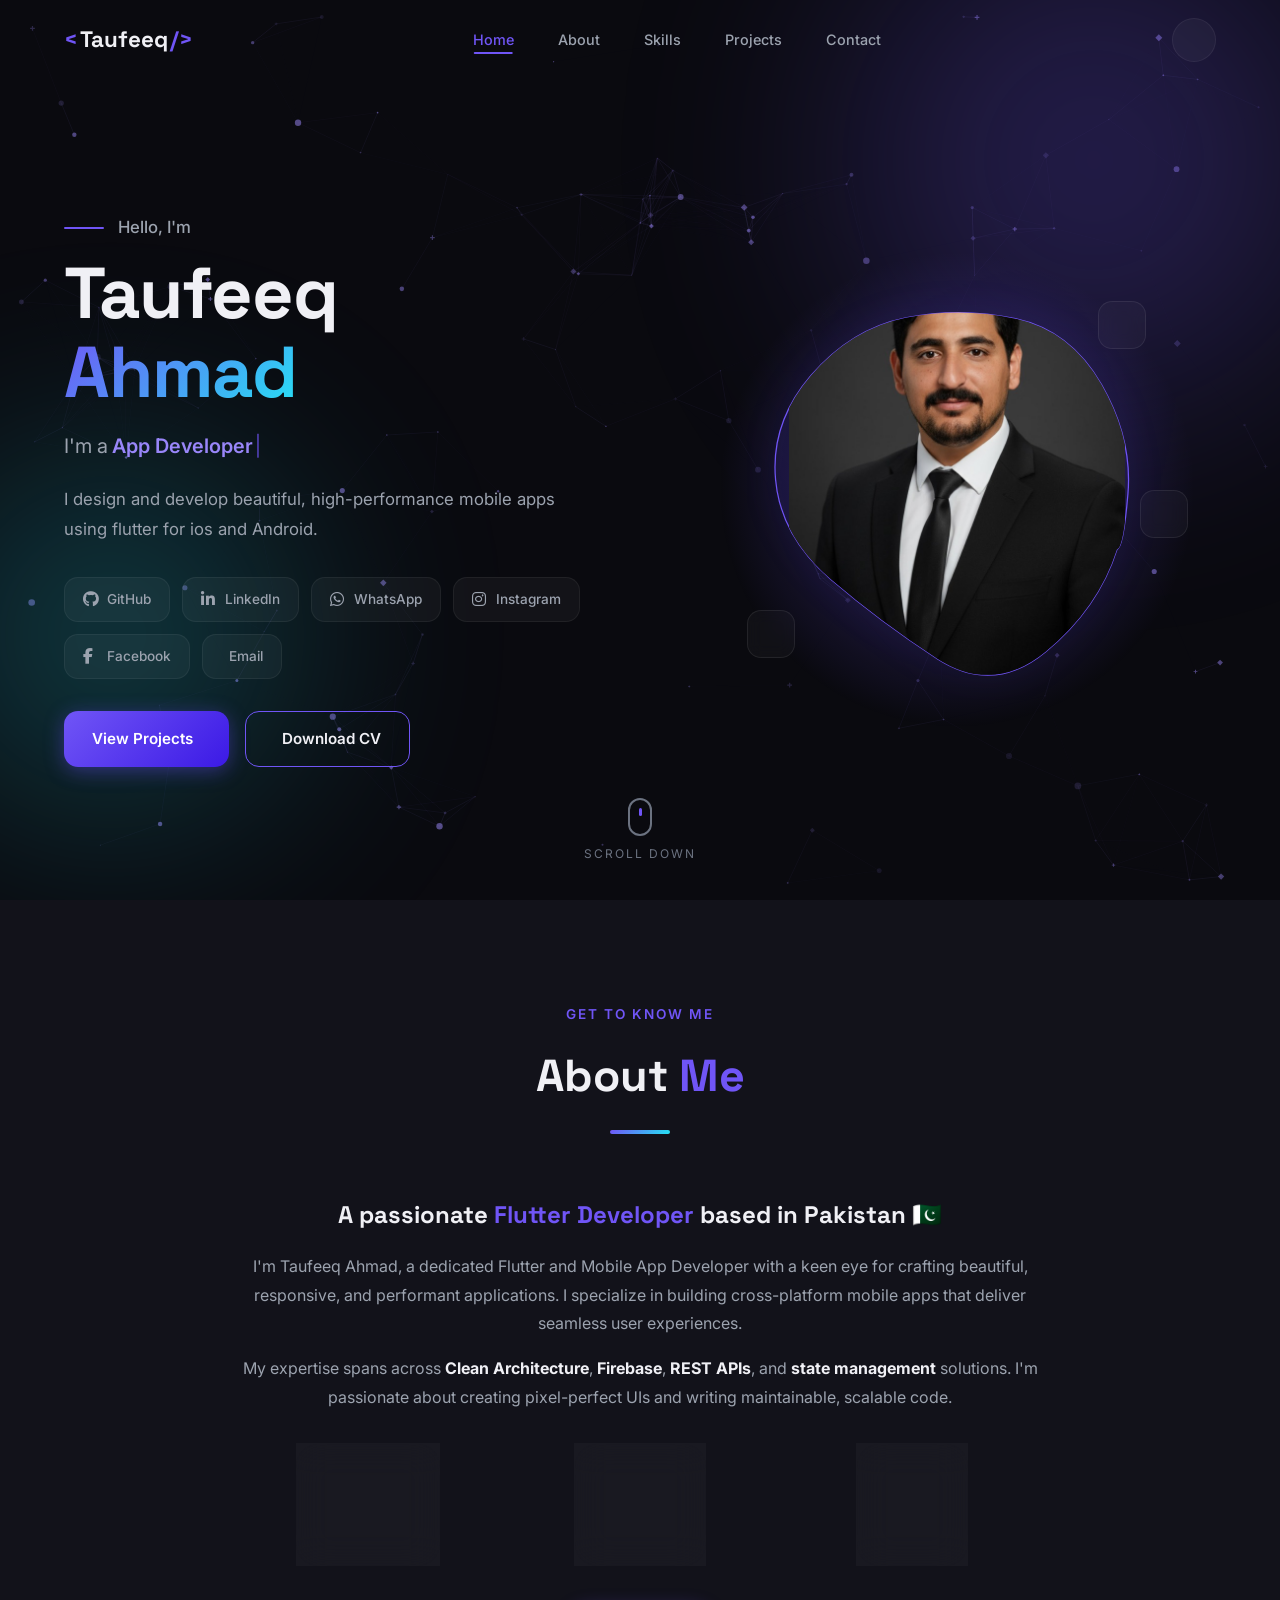
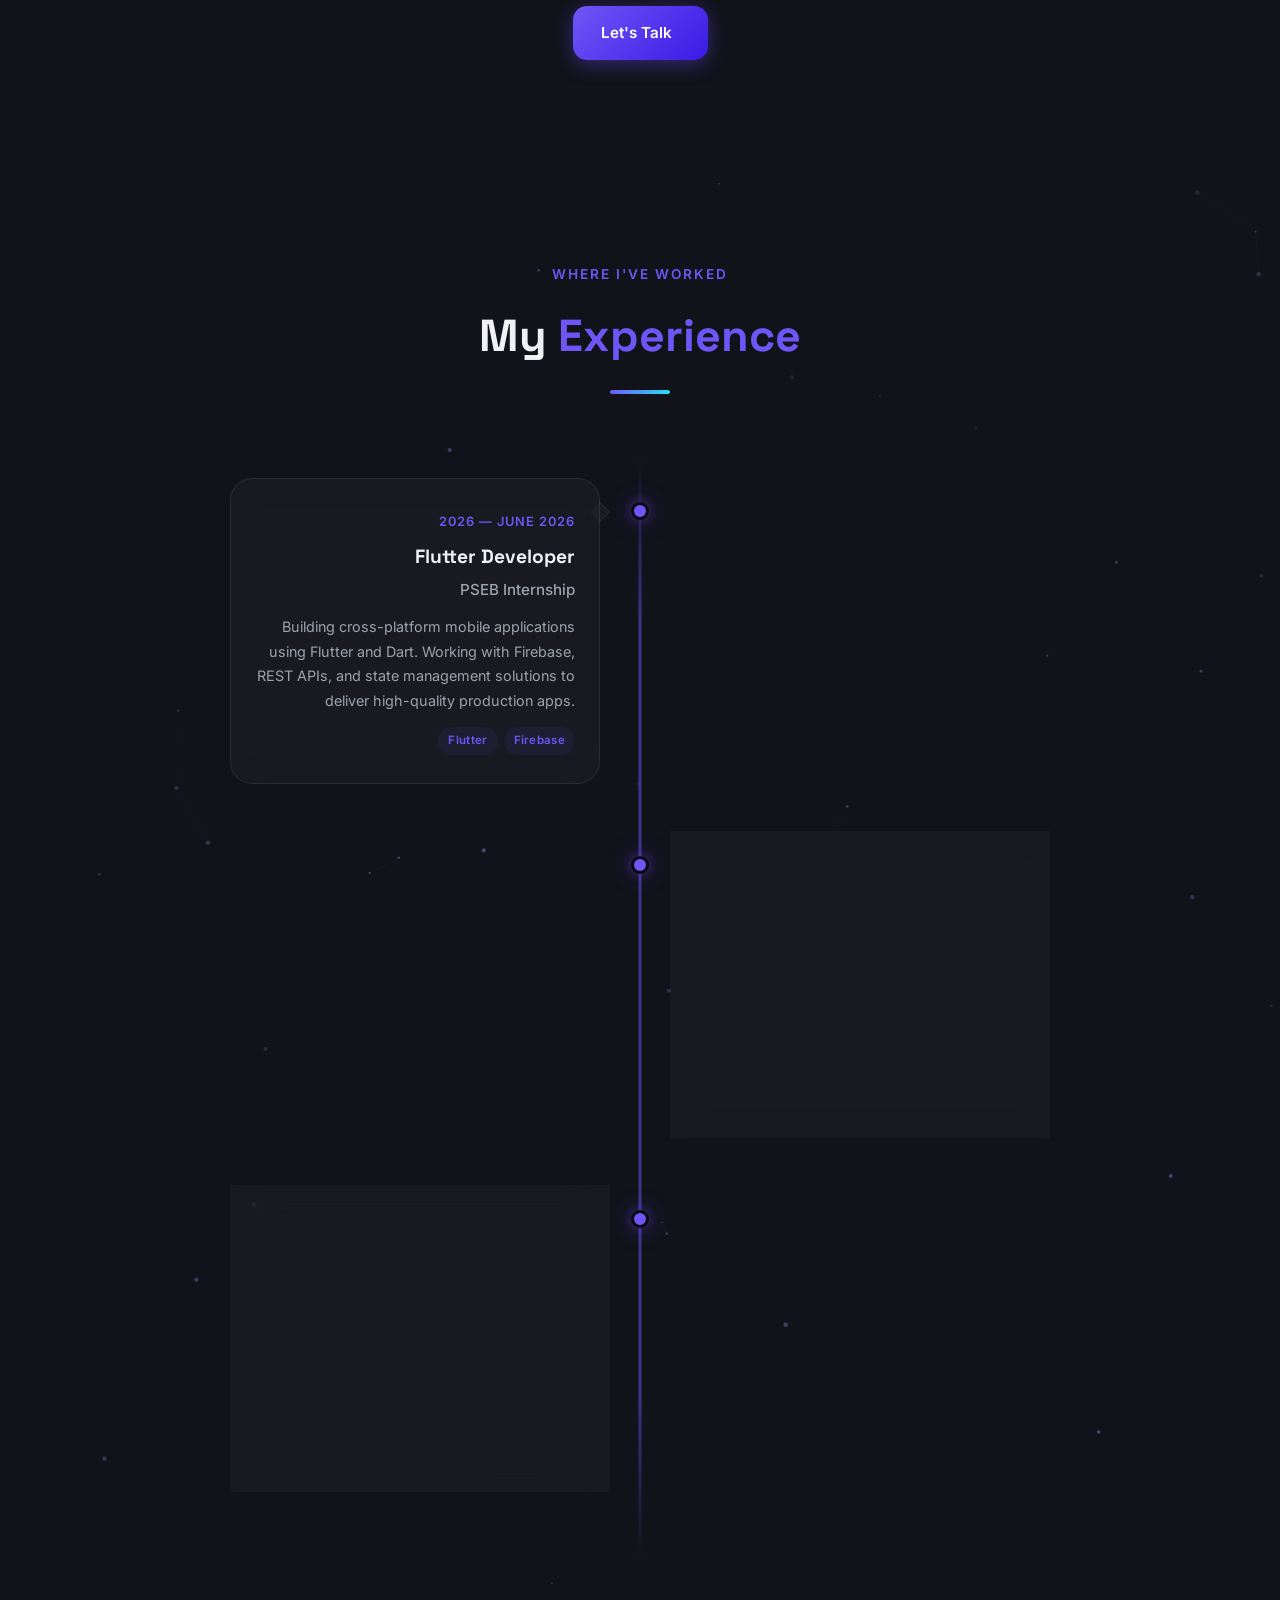
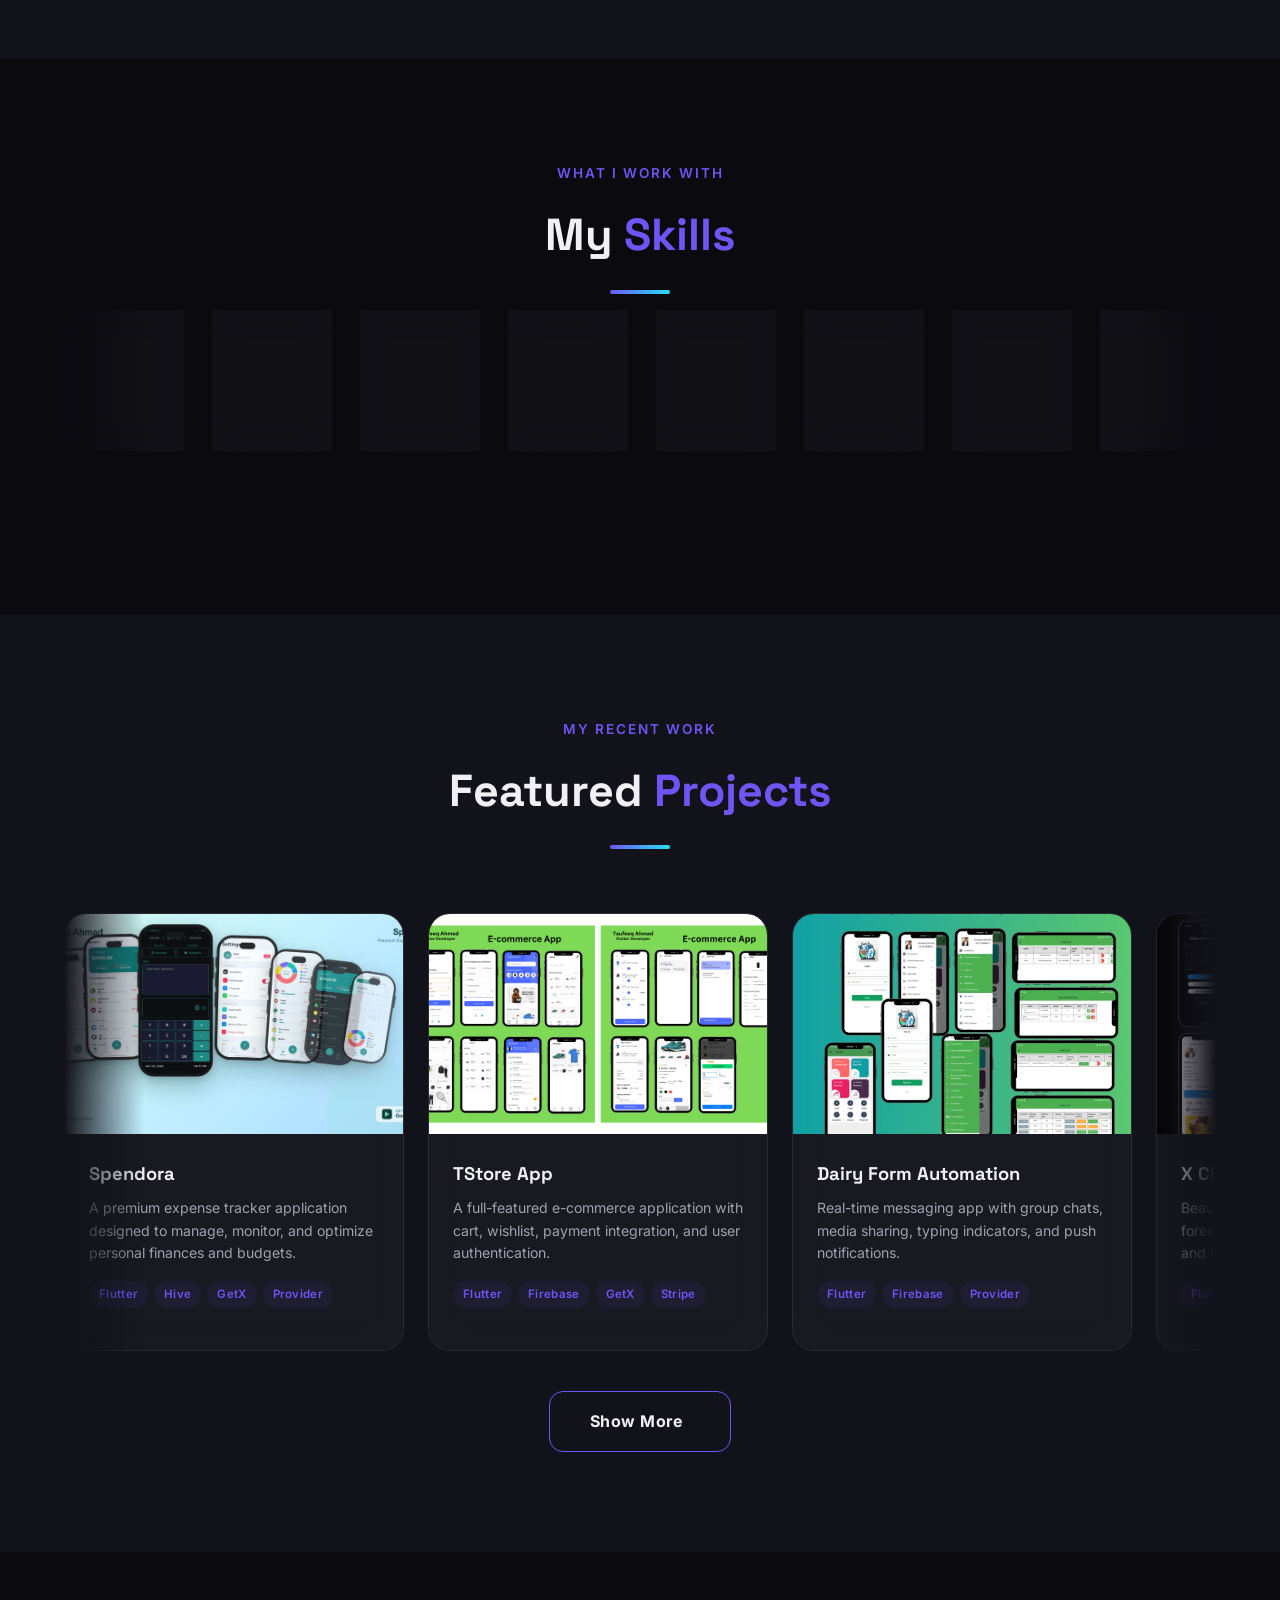
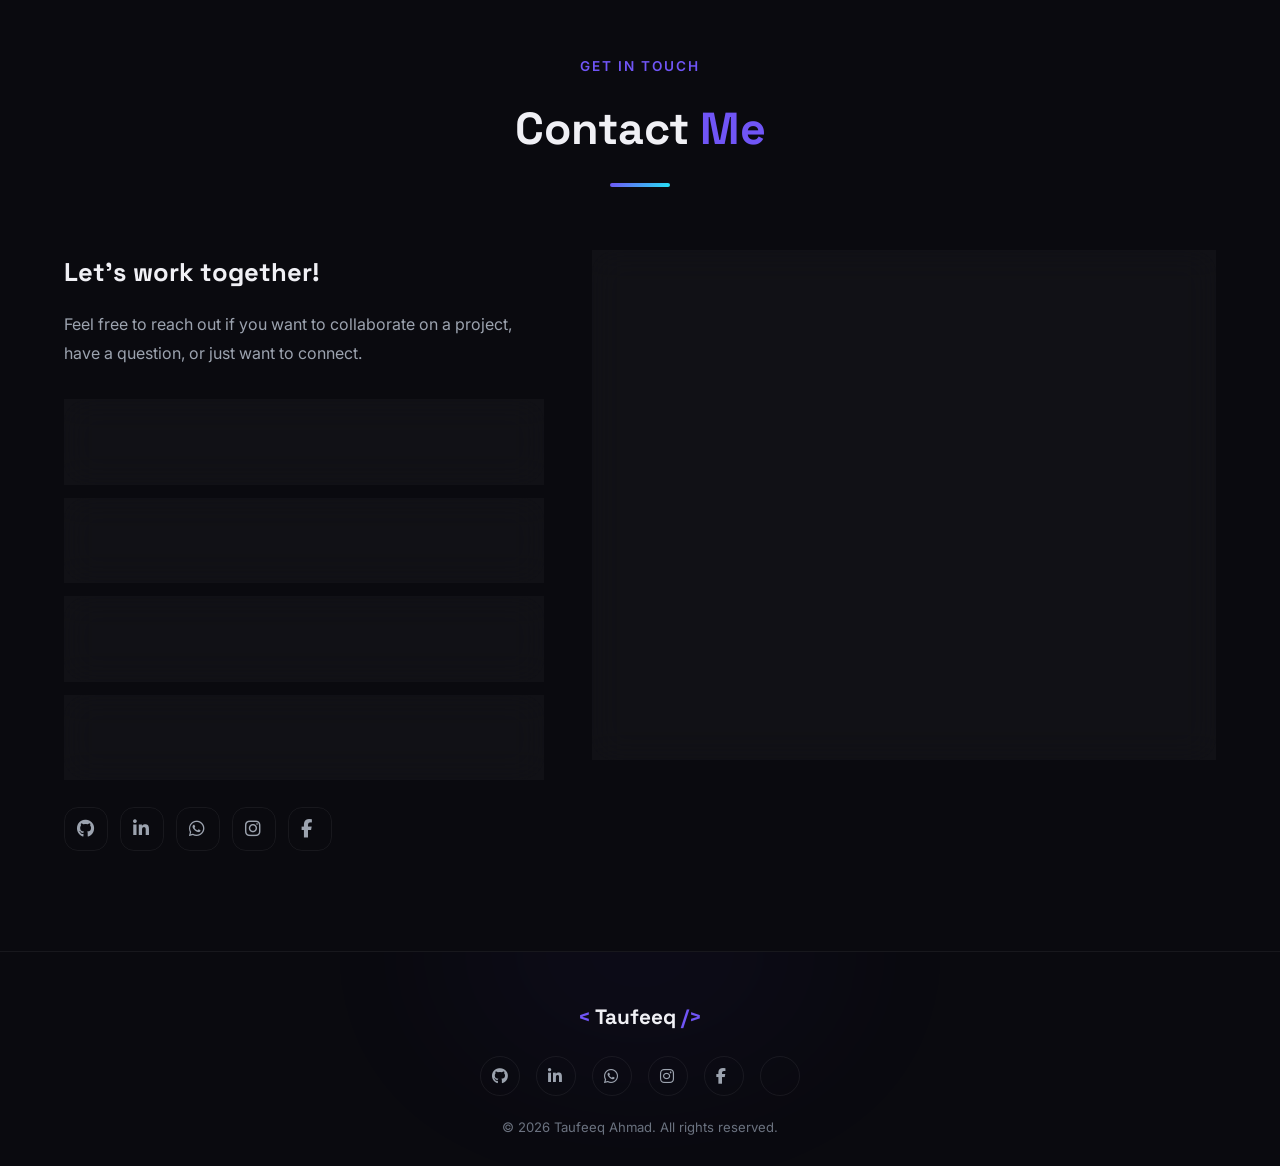
==== commit 487372c7: "do some changes in the project section" ====
--- a/index.html
+++ b/index.html
@@ -120,7 +120,7 @@
                         <span>View Projects</span>
                         <i data-lucide="arrow-right"></i>
                     </a>
-                    <a href="assets/Taufeeq Ahmad Cv.pdf" class="btn btn-glow" id="download-cv-btn" download>
+                    <a href="assets/Taufeeq%20Ahmad%20Cv.pdf" class="btn btn-glow" id="download-cv-btn" download>
                         <i data-lucide="download"></i>
                         <span>Download CV</span>
                         <span class="btn-glow-border"></span>
@@ -228,7 +228,7 @@
                 <div class="timeline-item timeline-left reveal-left">
                     <div class="timeline-dot"></div>
                     <div class="timeline-card glass-card">
-                        <span class="timeline-date">2026 — Present</span>
+                        <span class="timeline-date">2026 — June 2026</span>
                         <h3 class="timeline-role">Flutter Developer</h3>
                         <h4 class="timeline-company">PSEB Internship</h4>
                         <p class="timeline-desc">Building cross-platform mobile applications using Flutter and Dart. Working with Firebase, REST APIs, and state management solutions to deliver high-quality production apps.</p>
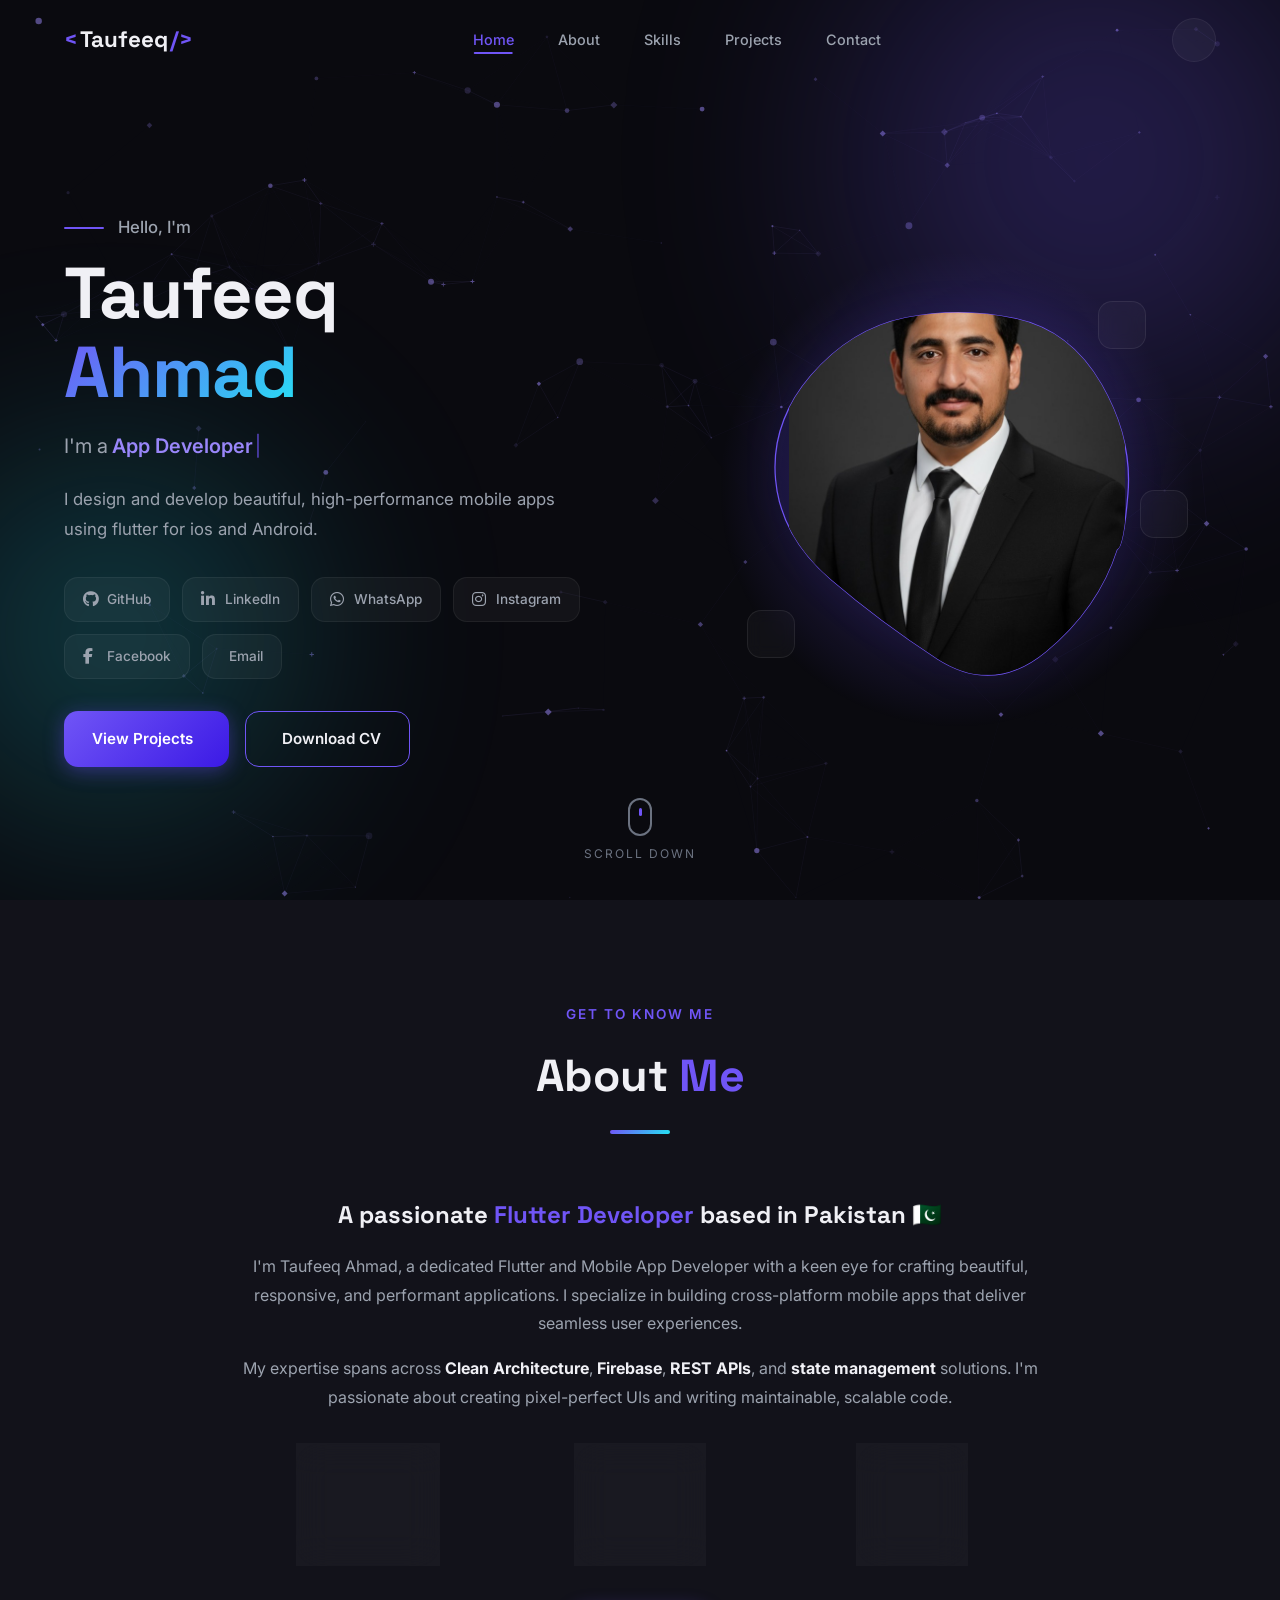
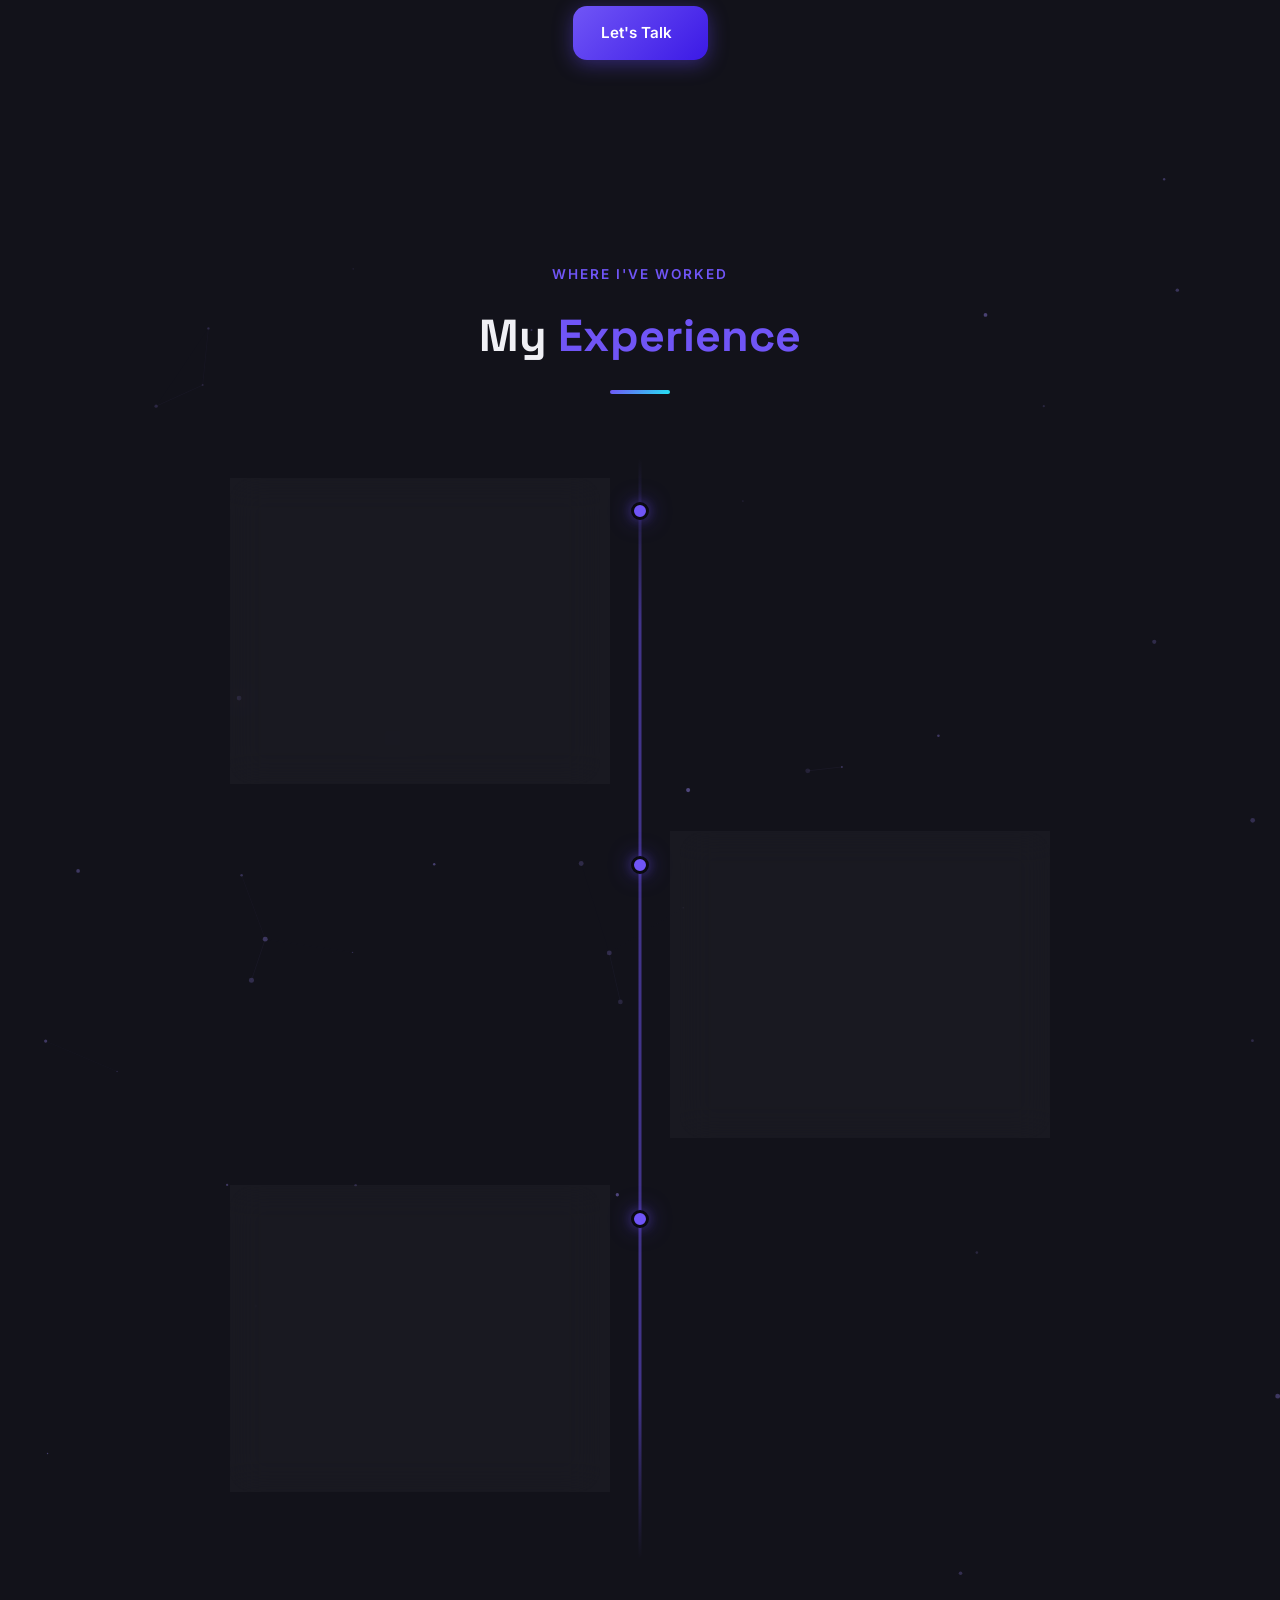
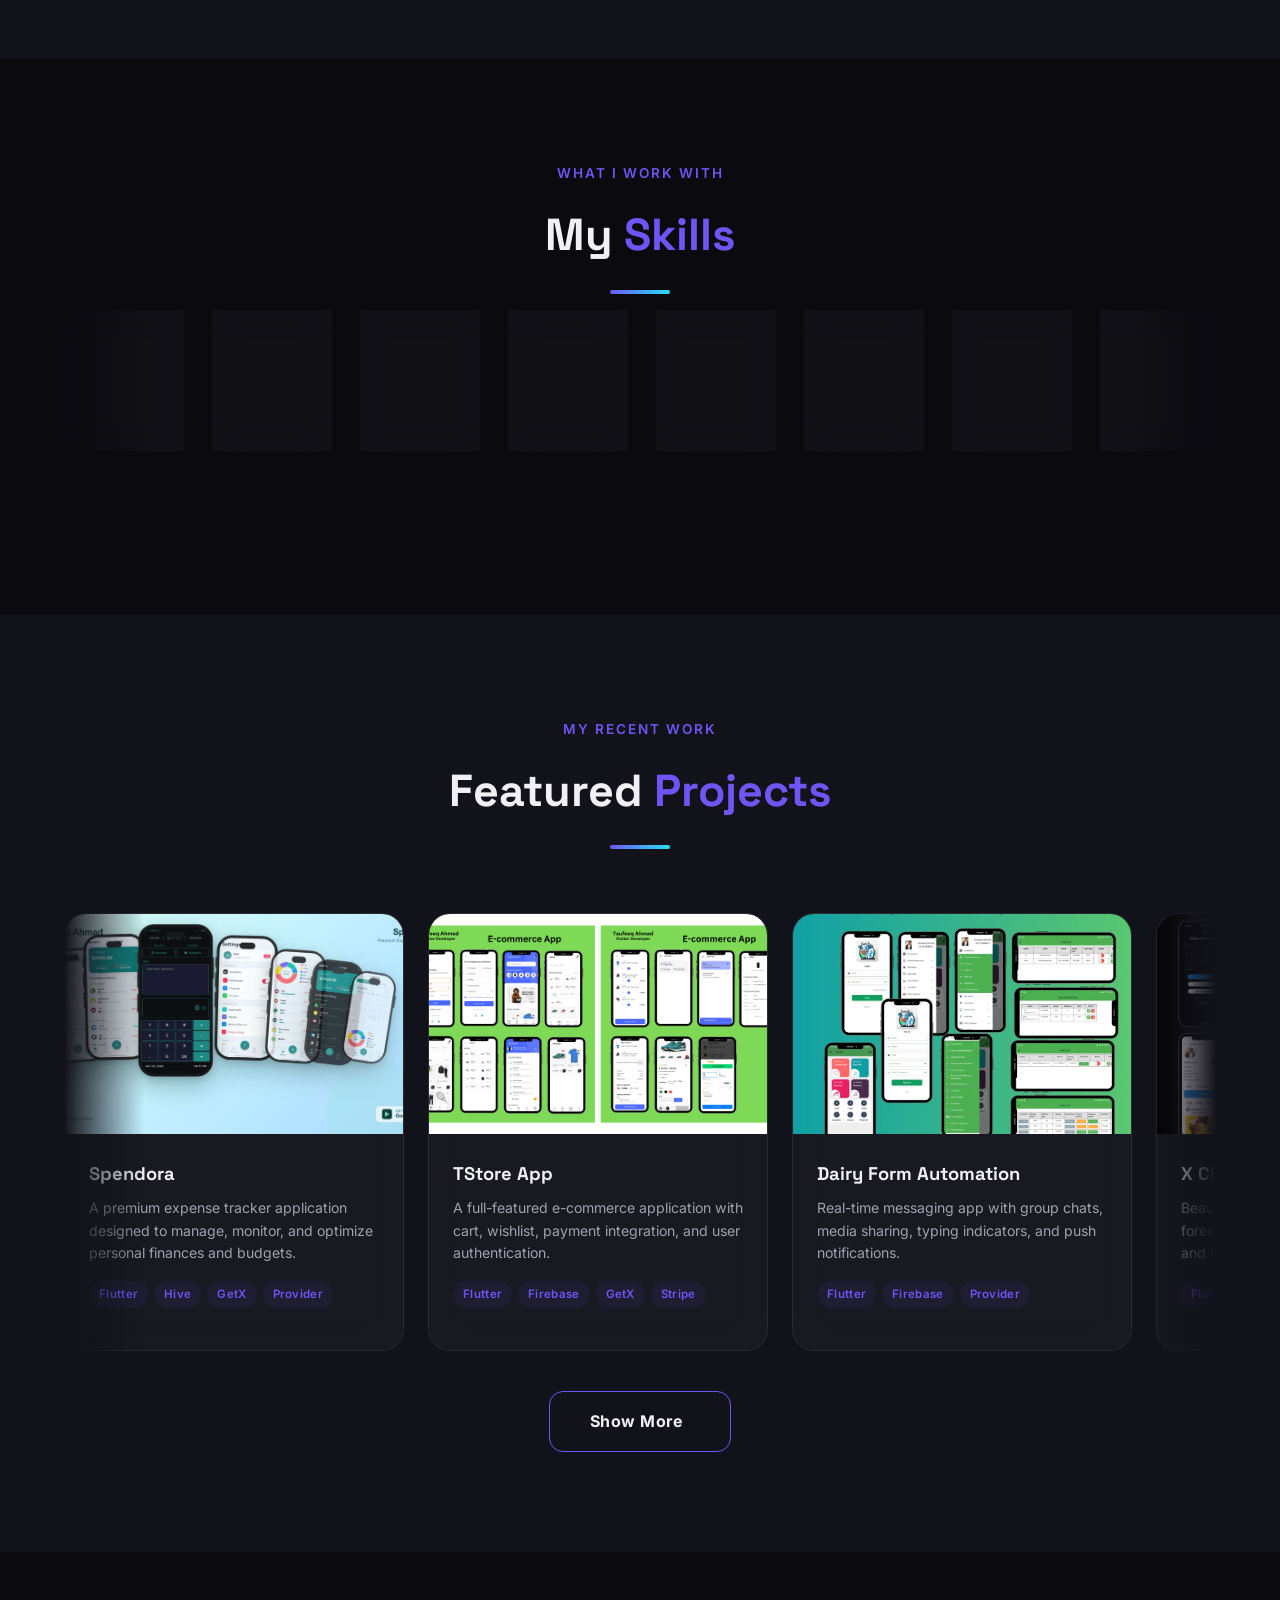
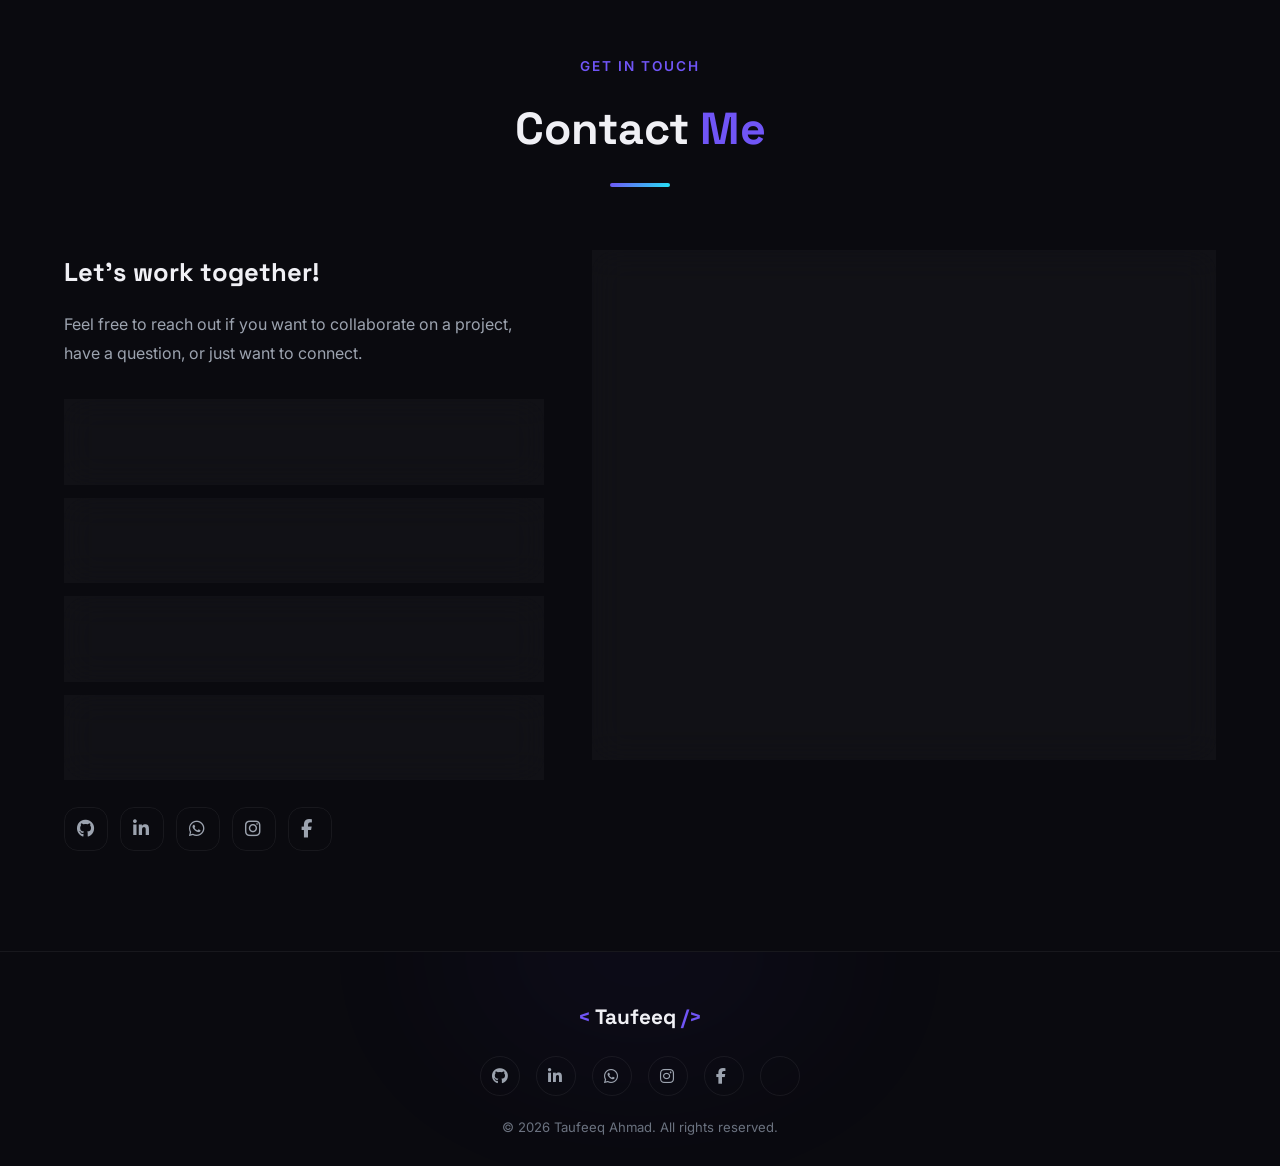
==== commit 99ad4ec1: "add new updated cv" ====
--- a/index.html
+++ b/index.html
@@ -120,7 +120,7 @@
                         <span>View Projects</span>
                         <i data-lucide="arrow-right"></i>
                     </a>
-                    <a href="assets/Taufeeq%20Ahmad%20Cv.pdf" class="btn btn-glow" id="download-cv-btn" download>
+                    <a href="assets/Taufeeq%20Ahmad%20cv.pdf" class="btn btn-glow" id="download-cv-btn" download>
                         <i data-lucide="download"></i>
                         <span>Download CV</span>
                         <span class="btn-glow-border"></span>
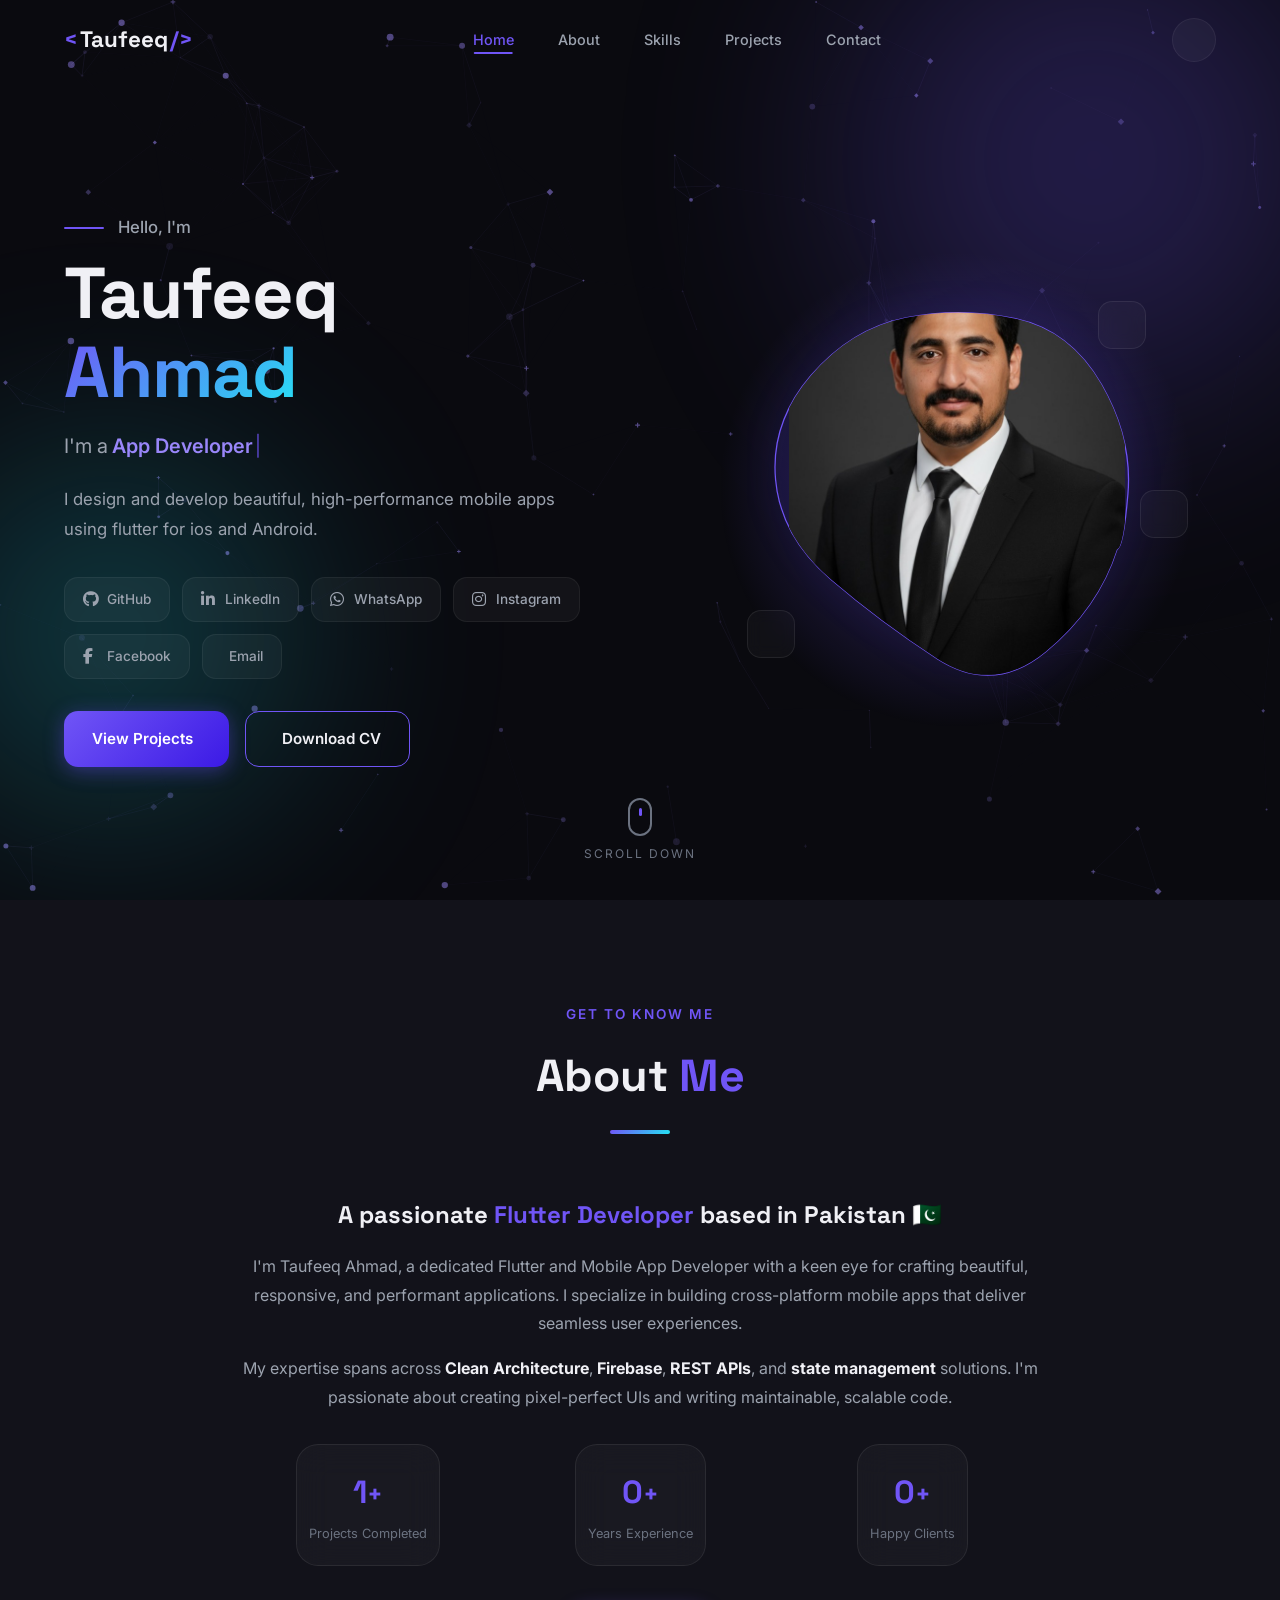
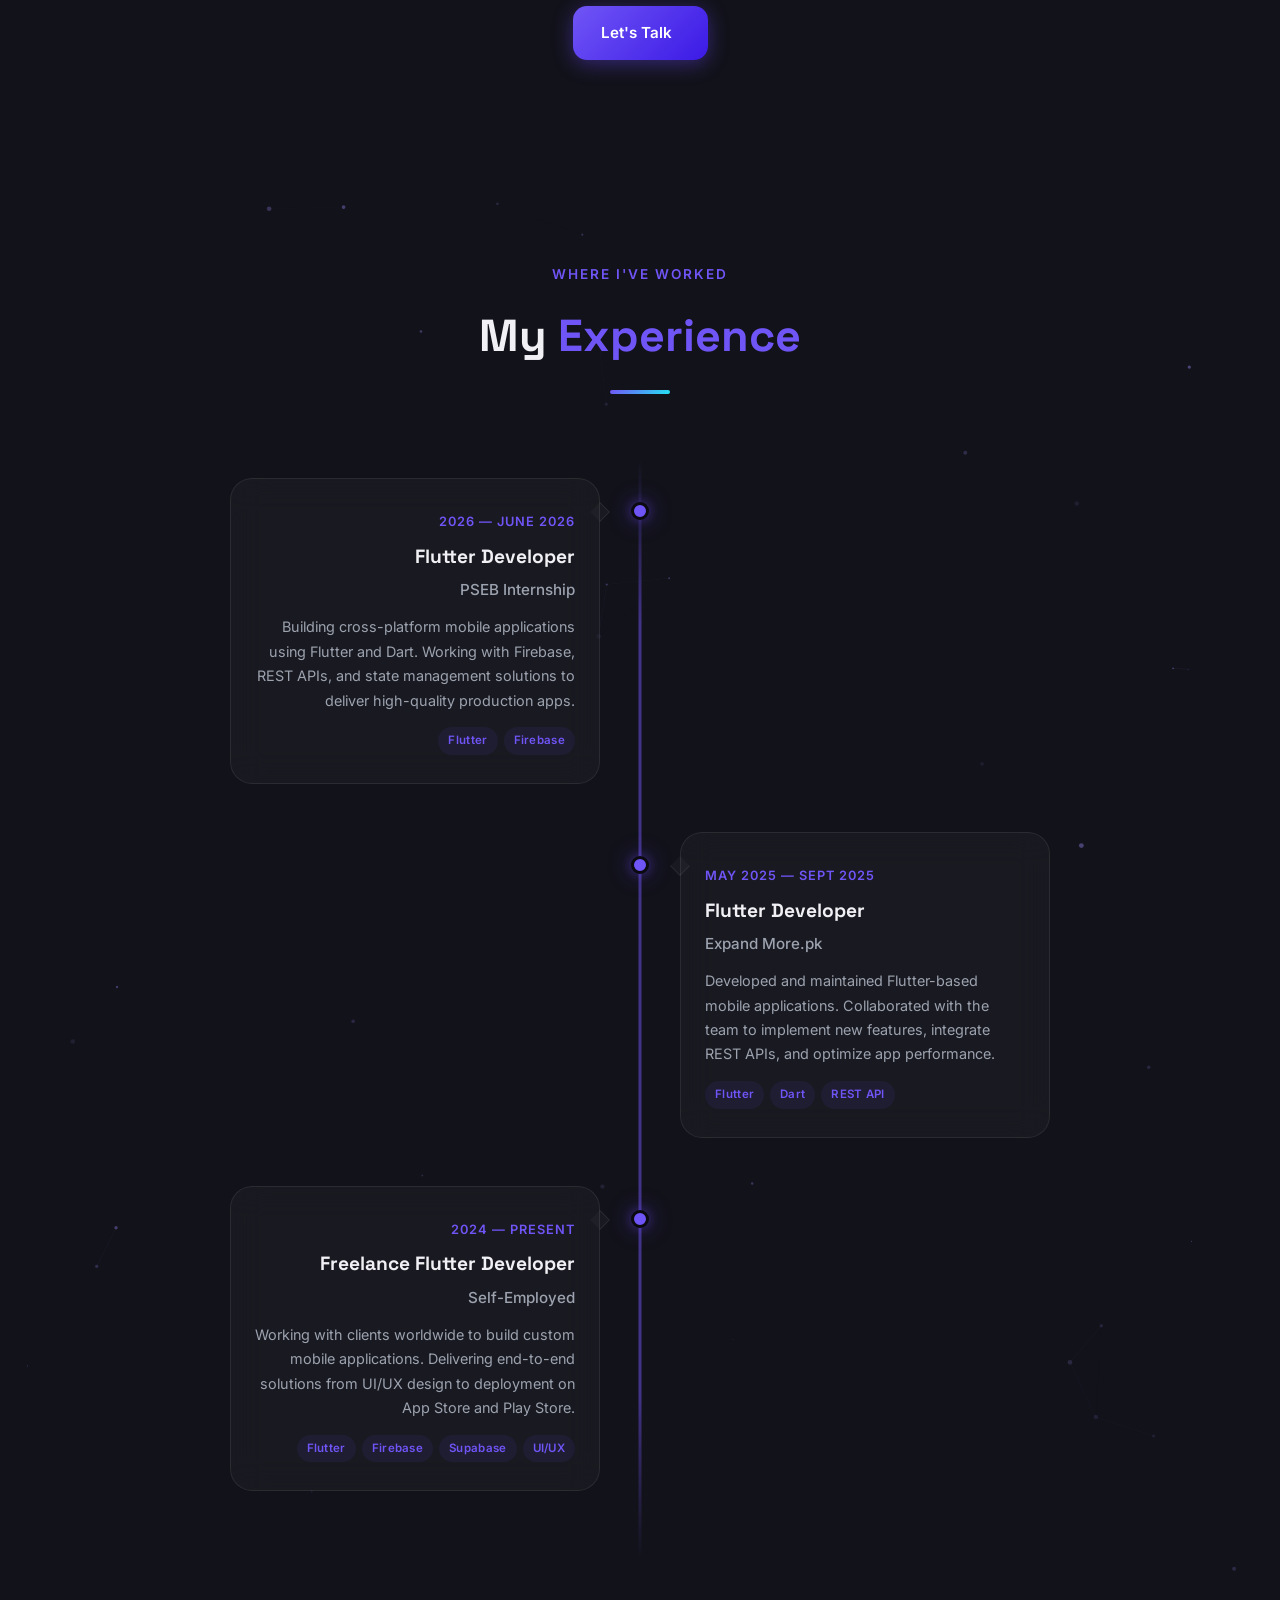
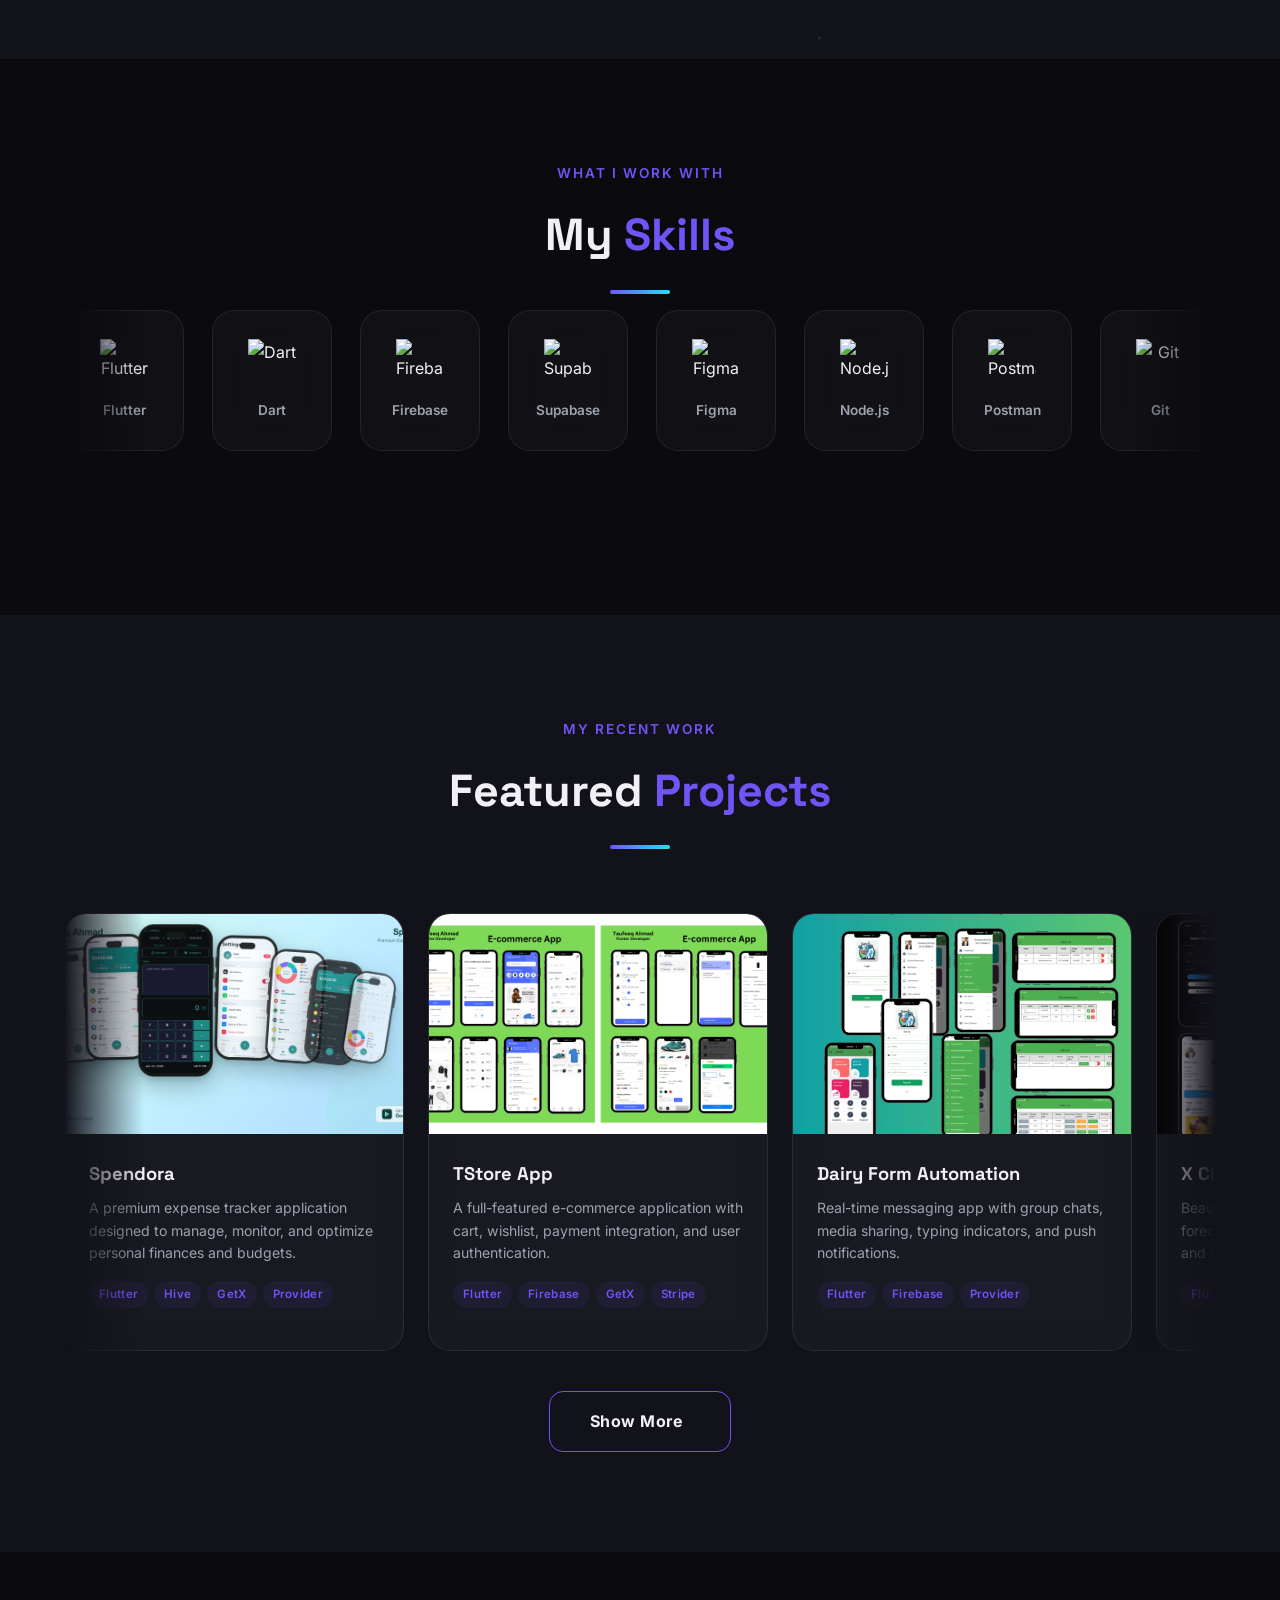
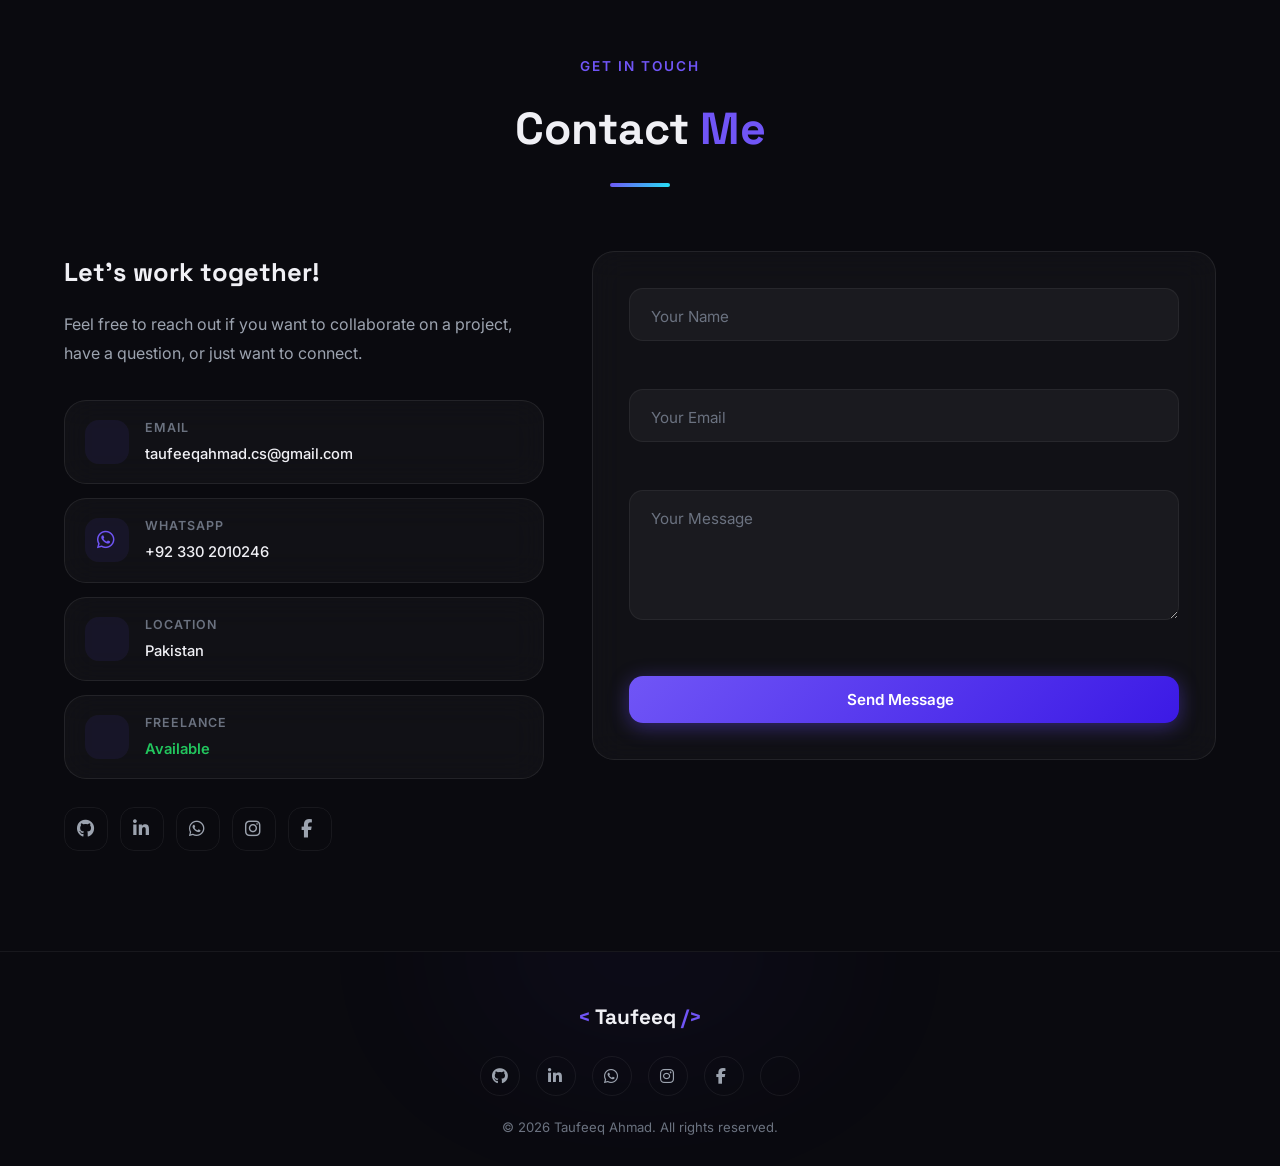
==== commit 0c472712: "cv added" ====
--- a/index.html
+++ b/index.html
@@ -120,7 +120,7 @@
                         <span>View Projects</span>
                         <i data-lucide="arrow-right"></i>
                     </a>
-                    <a href="assets/Taufeeq%20Ahmad%20cv.pdf" class="btn btn-glow" id="download-cv-btn" download>
+                    <a href="assets/TaufeeqAhmadcv.pdf" class="btn btn-glow" id="download-cv-btn" download="Taufeeq_Ahmad_CV.pdf">
                         <i data-lucide="download"></i>
                         <span>Download CV</span>
                         <span class="btn-glow-border"></span>
